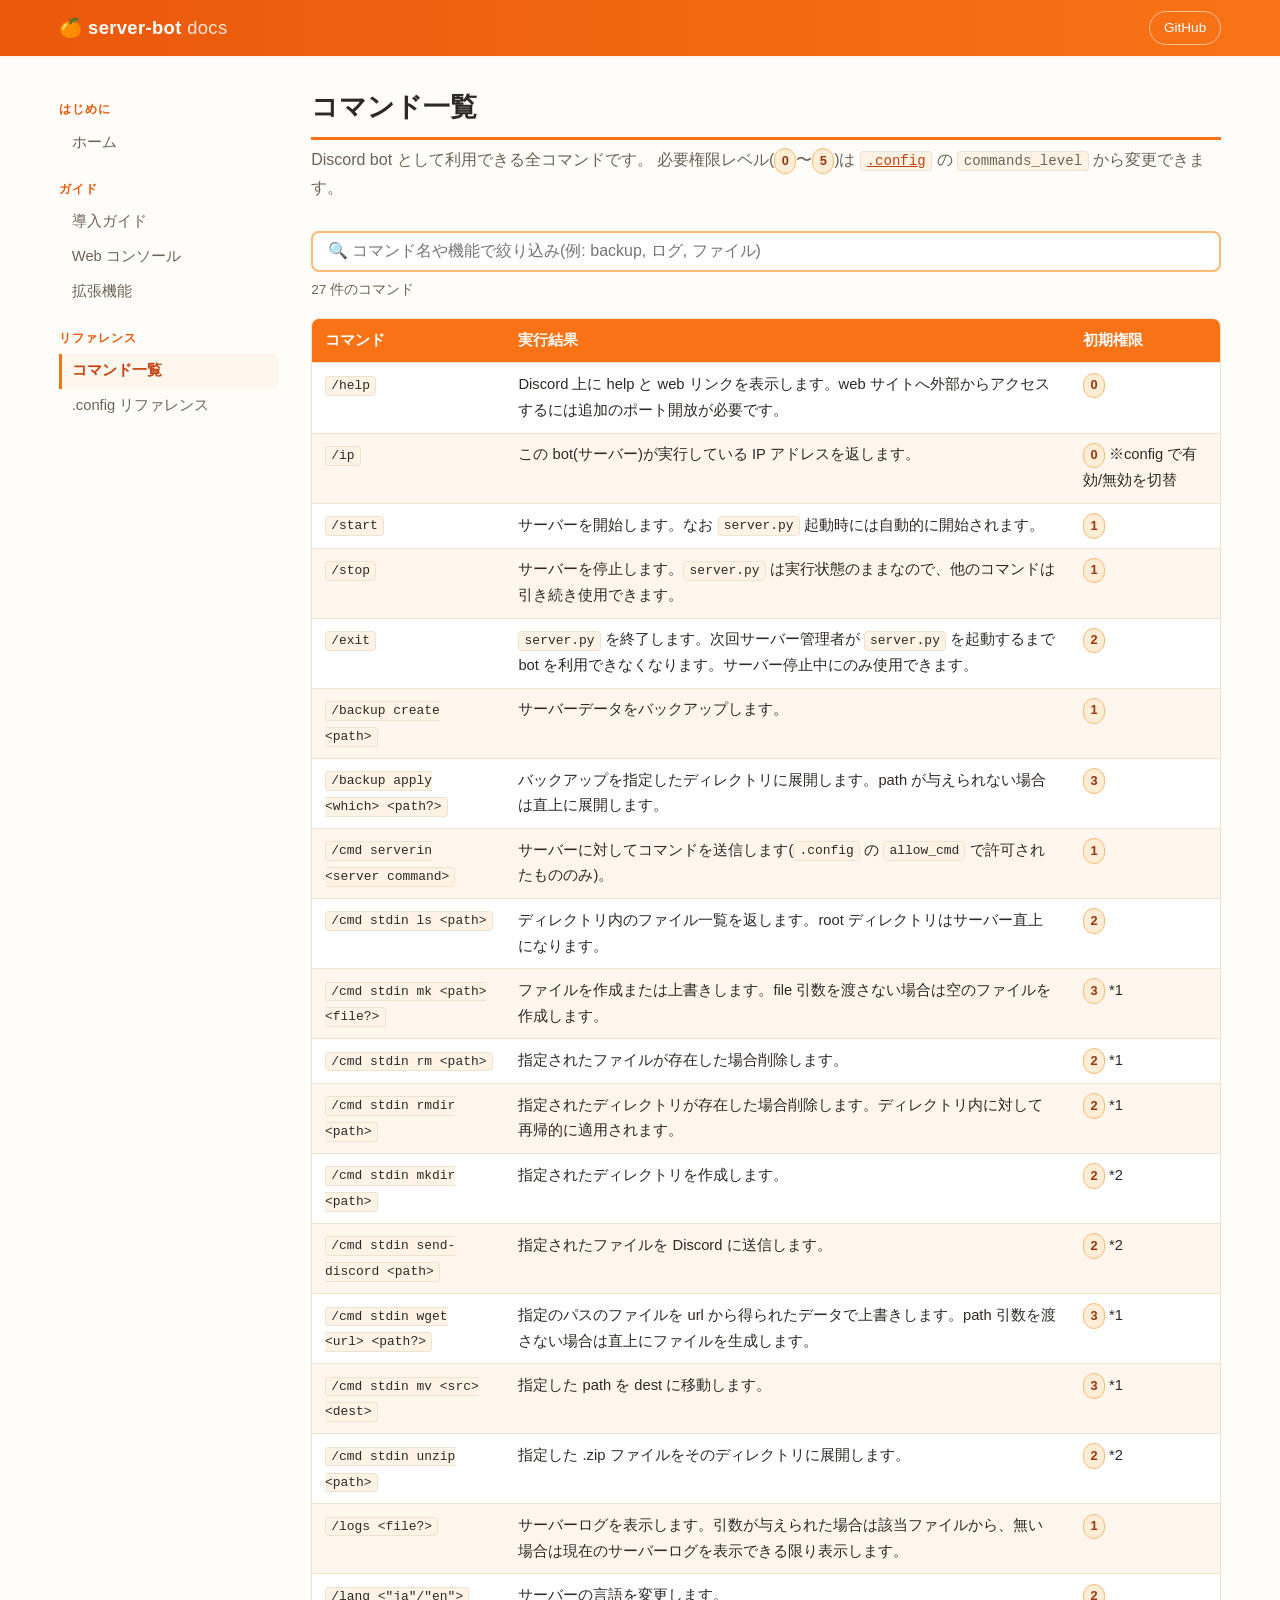
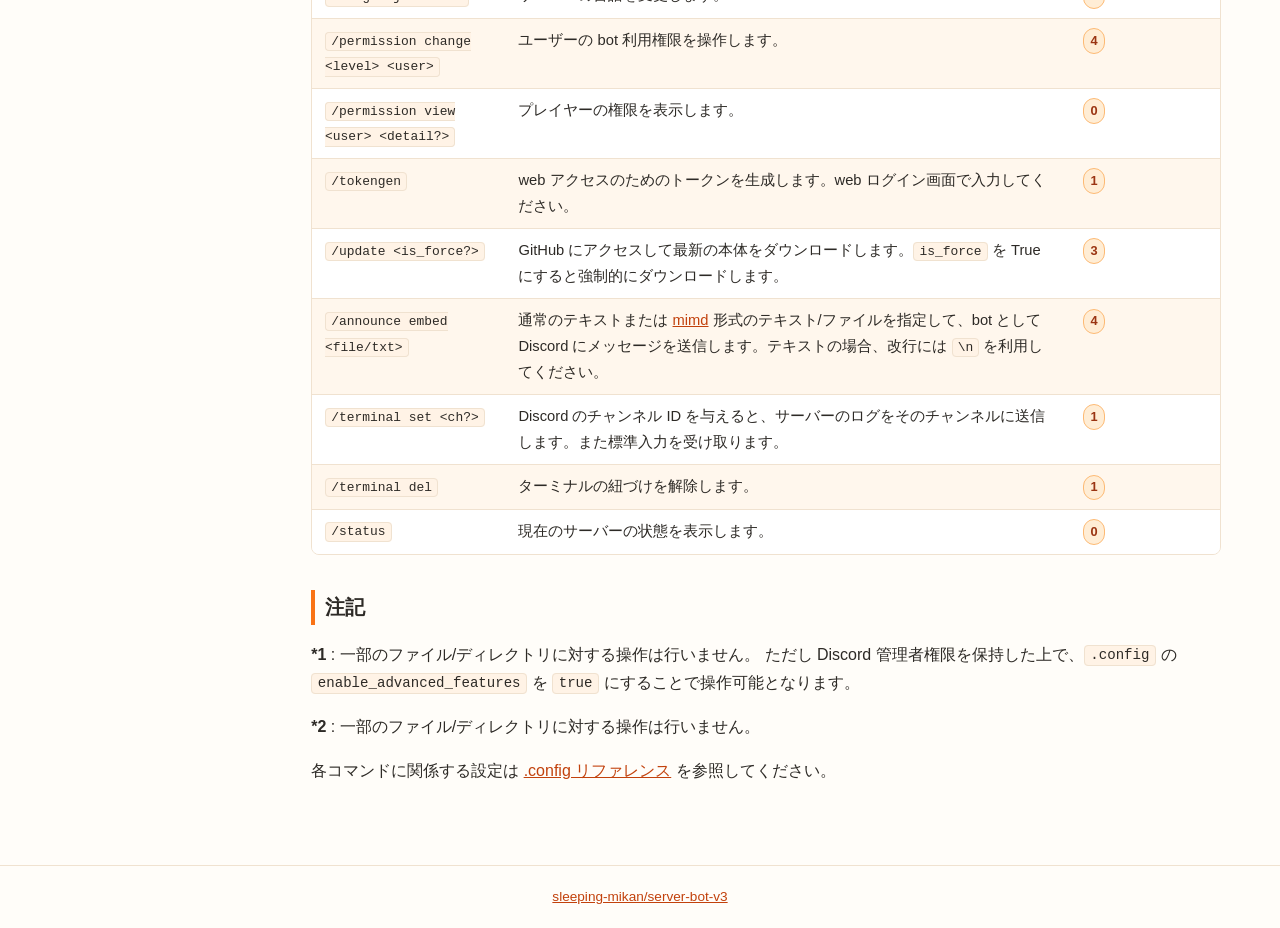
==== commands.html @ f3edea4d "ドキュメントサイト初版 (useit.md を再構成) Co-Authored-By: Claude Fable 5 <noreply@anthropic.com>" ====
<!DOCTYPE html>
<html lang="ja">
<head>
<meta charset="utf-8">
<meta name="viewport" content="width=device-width, initial-scale=1">
<title>コマンド一覧 | server-bot ドキュメント</title>
<link rel="stylesheet" href="assets/style.css">
<link rel="icon" href="data:image/svg+xml,<svg xmlns='http://www.w3.org/2000/svg' viewBox='0 0 100 100'><text y='.9em' font-size='90'>🍊</text></svg>">
</head>
<body>

<header class="site-header">
  <div class="inner">
    <a class="logo" href="index.html">🍊 server-bot <span>docs</span></a>
    <a class="gh-link" href="https://github.com/sleeping-mikan/server-bot-v3" target="_blank" rel="noopener">GitHub</a>
  </div>
</header>

<div class="layout">
  <nav class="sidebar">
    <div class="group-title">はじめに</div>
    <a href="index.html">ホーム</a>
    <div class="group-title">ガイド</div>
    <a href="setup.html">導入ガイド</a>
    <a href="web.html">Web コンソール</a>
    <a href="extensions.html">拡張機能</a>
    <div class="group-title">リファレンス</div>
    <a href="commands.html" class="active">コマンド一覧</a>
    <a href="config.html">.config リファレンス</a>
  </nav>

  <main>
    <h1>コマンド一覧</h1>
    <p class="lead">
      Discord bot として利用できる全コマンドです。
      必要権限レベル(<span class="lv">0</span>〜<span class="lv">5</span>)は
      <a href="config.html"><code>.config</code></a> の <code>commands_level</code> から変更できます。
    </p>

    <input class="filter-box" id="filter" type="search"
           placeholder="🔍 コマンド名や機能で絞り込み(例: backup, ログ, ファイル)" autocomplete="off">
    <p class="filter-count" id="filter-count"></p>

    <div class="table-wrap">
      <table id="cmd-table">
        <thead>
          <tr><th>コマンド</th><th>実行結果</th><th>初期権限</th></tr>
        </thead>
        <tbody>
          <tr data-k="help ヘルプ 使い方">
            <td><code>/help</code></td>
            <td>Discord 上に help と web リンクを表示します。web サイトへ外部からアクセスするには追加のポート開放が必要です。</td>
            <td><span class="lv">0</span></td>
          </tr>
          <tr data-k="ip アドレス address">
            <td><code>/ip</code></td>
            <td>この bot(サーバー)が実行している IP アドレスを返します。</td>
            <td><span class="lv">0</span> ※config で有効/無効を切替</td>
          </tr>
          <tr data-k="start 起動 開始 サーバー">
            <td><code>/start</code></td>
            <td>サーバーを開始します。なお <code>server.py</code> 起動時には自動的に開始されます。</td>
            <td><span class="lv">1</span></td>
          </tr>
          <tr data-k="stop 停止 サーバー">
            <td><code>/stop</code></td>
            <td>サーバーを停止します。<code>server.py</code> は実行状態のままなので、他のコマンドは引き続き使用できます。</td>
            <td><span class="lv">1</span></td>
          </tr>
          <tr data-k="exit 終了 シャットダウン">
            <td><code>/exit</code></td>
            <td><code>server.py</code> を終了します。次回サーバー管理者が <code>server.py</code> を起動するまで bot を利用できなくなります。サーバー停止中にのみ使用できます。</td>
            <td><span class="lv">2</span></td>
          </tr>
          <tr data-k="backup create バックアップ 作成 保存">
            <td><code>/backup create &lt;path&gt;</code></td>
            <td>サーバーデータをバックアップします。</td>
            <td><span class="lv">1</span></td>
          </tr>
          <tr data-k="backup apply バックアップ 復元 展開">
            <td><code>/backup apply &lt;which&gt; &lt;path?&gt;</code></td>
            <td>バックアップを指定したディレクトリに展開します。path が与えられない場合は直上に展開します。</td>
            <td><span class="lv">3</span></td>
          </tr>
          <tr data-k="cmd serverin コマンド送信 コンソール minecraft">
            <td><code>/cmd serverin &lt;server command&gt;</code></td>
            <td>サーバーに対してコマンドを送信します(<code>.config</code> の <code>allow_cmd</code> で許可されたもののみ)。</td>
            <td><span class="lv">1</span></td>
          </tr>
          <tr data-k="cmd stdin ls ファイル一覧 ディレクトリ">
            <td><code>/cmd stdin ls &lt;path&gt;</code></td>
            <td>ディレクトリ内のファイル一覧を返します。root ディレクトリはサーバー直上になります。</td>
            <td><span class="lv">2</span></td>
          </tr>
          <tr data-k="cmd stdin mk ファイル作成 上書き">
            <td><code>/cmd stdin mk &lt;path&gt; &lt;file?&gt;</code></td>
            <td>ファイルを作成または上書きします。file 引数を渡さない場合は空のファイルを作成します。</td>
            <td><span class="lv">3</span> *1</td>
          </tr>
          <tr data-k="cmd stdin rm ファイル削除">
            <td><code>/cmd stdin rm &lt;path&gt;</code></td>
            <td>指定されたファイルが存在した場合削除します。</td>
            <td><span class="lv">2</span> *1</td>
          </tr>
          <tr data-k="cmd stdin rmdir ディレクトリ削除 フォルダ">
            <td><code>/cmd stdin rmdir &lt;path&gt;</code></td>
            <td>指定されたディレクトリが存在した場合削除します。ディレクトリ内に対して再帰的に適用されます。</td>
            <td><span class="lv">2</span> *1</td>
          </tr>
          <tr data-k="cmd stdin mkdir ディレクトリ作成 フォルダ">
            <td><code>/cmd stdin mkdir &lt;path&gt;</code></td>
            <td>指定されたディレクトリを作成します。</td>
            <td><span class="lv">2</span> *2</td>
          </tr>
          <tr data-k="cmd stdin send-discord ファイル送信 ダウンロード">
            <td><code>/cmd stdin send-discord &lt;path&gt;</code></td>
            <td>指定されたファイルを Discord に送信します。</td>
            <td><span class="lv">2</span> *2</td>
          </tr>
          <tr data-k="cmd stdin wget ダウンロード url 取得">
            <td><code>/cmd stdin wget &lt;url&gt; &lt;path?&gt;</code></td>
            <td>指定のパスのファイルを url から得られたデータで上書きします。path 引数を渡さない場合は直上にファイルを生成します。</td>
            <td><span class="lv">3</span> *1</td>
          </tr>
          <tr data-k="cmd stdin mv ファイル移動 リネーム">
            <td><code>/cmd stdin mv &lt;src&gt; &lt;dest&gt;</code></td>
            <td>指定した path を dest に移動します。</td>
            <td><span class="lv">3</span> *1</td>
          </tr>
          <tr data-k="cmd stdin unzip zip 展開 解凍">
            <td><code>/cmd stdin unzip &lt;path&gt;</code></td>
            <td>指定した .zip ファイルをそのディレクトリに展開します。</td>
            <td><span class="lv">2</span> *2</td>
          </tr>
          <tr data-k="logs ログ 表示">
            <td><code>/logs &lt;file?&gt;</code></td>
            <td>サーバーログを表示します。引数が与えられた場合は該当ファイルから、無い場合は現在のサーバーログを表示できる限り表示します。</td>
            <td><span class="lv">1</span></td>
          </tr>
          <tr data-k="lang 言語 japanese english 日本語 英語">
            <td><code>/lang &lt;"ja"/"en"&gt;</code></td>
            <td>サーバーの言語を変更します。</td>
            <td><span class="lv">2</span></td>
          </tr>
          <tr data-k="permission change 権限変更 レベル">
            <td><code>/permission change &lt;level&gt; &lt;user&gt;</code></td>
            <td>ユーザーの bot 利用権限を操作します。</td>
            <td><span class="lv">4</span></td>
          </tr>
          <tr data-k="permission view 権限確認 表示">
            <td><code>/permission view &lt;user&gt; &lt;detail?&gt;</code></td>
            <td>プレイヤーの権限を表示します。</td>
            <td><span class="lv">0</span></td>
          </tr>
          <tr data-k="tokengen トークン web ログイン">
            <td><code>/tokengen</code></td>
            <td>web アクセスのためのトークンを生成します。web ログイン画面で入力してください。</td>
            <td><span class="lv">1</span></td>
          </tr>
          <tr data-k="update アップデート 更新 github">
            <td><code>/update &lt;is_force?&gt;</code></td>
            <td>GitHub にアクセスして最新の本体をダウンロードします。<code>is_force</code> を True にすると強制的にダウンロードします。</td>
            <td><span class="lv">3</span></td>
          </tr>
          <tr data-k="announce embed アナウンス メッセージ送信 mimd">
            <td><code>/announce embed &lt;file/txt&gt;</code></td>
            <td>通常のテキストまたは <a href="https://github.com/sleeping-mikan/server-bot-v2/blob/main/py-builder/mimd.md" target="_blank" rel="noopener">mimd</a> 形式のテキスト/ファイルを指定して、bot として Discord にメッセージを送信します。テキストの場合、改行には <code>\n</code> を利用してください。</td>
            <td><span class="lv">4</span></td>
          </tr>
          <tr data-k="terminal set ターミナル コンソール ログ転送 チャンネル">
            <td><code>/terminal set &lt;ch?&gt;</code></td>
            <td>Discord のチャンネル ID を与えると、サーバーのログをそのチャンネルに送信します。また標準入力を受け取ります。</td>
            <td><span class="lv">1</span></td>
          </tr>
          <tr data-k="terminal del ターミナル解除">
            <td><code>/terminal del</code></td>
            <td>ターミナルの紐づけを解除します。</td>
            <td><span class="lv">1</span></td>
          </tr>
          <tr data-k="status 状態 ステータス cpu バージョン">
            <td><code>/status</code></td>
            <td>現在のサーバーの状態を表示します。</td>
            <td><span class="lv">0</span></td>
          </tr>
        </tbody>
      </table>
    </div>

    <h2 id="notes">注記</h2>
    <p>
      <strong>*1</strong> : 一部のファイル/ディレクトリに対する操作は行いません。
      ただし Discord 管理者権限を保持した上で、<code>.config</code> の
      <code>enable_advanced_features</code> を <code>true</code> にすることで操作可能となります。
    </p>
    <p><strong>*2</strong> : 一部のファイル/ディレクトリに対する操作は行いません。</p>
    <p>各コマンドに関係する設定は <a href="config.html">.config リファレンス</a> を参照してください。</p>
  </main>
</div>

<footer class="site-footer">
  <a href="https://github.com/sleeping-mikan/server-bot-v3" target="_blank" rel="noopener">sleeping-mikan/server-bot-v3</a>
</footer>

<script>
(function () {
  var box = document.getElementById("filter");
  var count = document.getElementById("filter-count");
  var rows = Array.prototype.slice.call(document.querySelectorAll("#cmd-table tbody tr"));
  function update() {
    var q = box.value.trim().toLowerCase();
    var visible = 0;
    rows.forEach(function (tr) {
      var text = (tr.textContent + " " + (tr.getAttribute("data-k") || "")).toLowerCase();
      var hit = q === "" || q.split(/\s+/).every(function (w) { return text.indexOf(w) !== -1; });
      tr.style.display = hit ? "" : "none";
      if (hit) visible++;
    });
    count.textContent = q === "" ? rows.length + " 件のコマンド" : visible + " / " + rows.length + " 件がヒット";
  }
  box.addEventListener("input", update);
  update();
})();
</script>

</body>
</html>
---- assets/style.css ----
/* server-bot docs — オレンジ基調の共通スタイル */

:root {
  --orange-50:  #fff7ed;
  --orange-100: #ffedd5;
  --orange-200: #fed7aa;
  --orange-300: #fdba74;
  --orange-500: #f97316;
  --orange-600: #ea580c;
  --orange-700: #c2410c;
  --orange-800: #9a3412;

  --bg: #fffdf9;
  --bg-panel: #ffffff;
  --bg-code: #fff3e6;
  --text: #2d2a26;
  --text-sub: #6b6357;
  --border: #f0e2d0;
  --link: var(--orange-700);
  --shadow: 0 1px 3px rgba(154, 52, 18, 0.08);
}

@media (prefers-color-scheme: dark) {
  :root {
    --bg: #1c1815;
    --bg-panel: #262019;
    --bg-code: #2e2620;
    --text: #f2ece3;
    --text-sub: #b3a894;
    --border: #3d332a;
    --link: var(--orange-300);
    --shadow: 0 1px 3px rgba(0, 0, 0, 0.4);
  }
}

* { box-sizing: border-box; }

html { scroll-behavior: smooth; scroll-padding-top: 4.5rem; }

body {
  margin: 0;
  font-family: "Segoe UI", "Hiragino Sans", "Noto Sans JP", Meiryo, sans-serif;
  background: var(--bg);
  color: var(--text);
  line-height: 1.75;
}

/* ---------- header ---------- */
.site-header {
  position: sticky;
  top: 0;
  z-index: 20;
  background: linear-gradient(90deg, var(--orange-600), var(--orange-500));
  color: #fff;
  box-shadow: var(--shadow);
}
.site-header .inner {
  max-width: 1200px;
  margin: 0 auto;
  padding: 0.7rem 1.2rem;
  display: flex;
  align-items: center;
  gap: 0.75rem;
}
.site-header .logo {
  font-size: 1.15rem;
  font-weight: 700;
  color: #fff;
  text-decoration: none;
  letter-spacing: 0.02em;
}
.site-header .logo span { opacity: 0.85; font-weight: 400; }
.site-header .gh-link {
  margin-left: auto;
  color: #fff;
  text-decoration: none;
  font-size: 0.85rem;
  border: 1px solid rgba(255, 255, 255, 0.55);
  border-radius: 999px;
  padding: 0.25rem 0.85rem;
  transition: background 0.15s;
}
.site-header .gh-link:hover { background: rgba(255, 255, 255, 0.15); }

/* ---------- layout ---------- */
.layout {
  max-width: 1200px;
  margin: 0 auto;
  display: flex;
  gap: 2rem;
  padding: 1.5rem 1.2rem 4rem;
}

.sidebar {
  flex: 0 0 220px;
  position: sticky;
  top: 4.2rem;
  align-self: flex-start;
  max-height: calc(100vh - 5rem);
  overflow-y: auto;
  font-size: 0.92rem;
}
.sidebar .group-title {
  font-size: 0.75rem;
  font-weight: 700;
  color: var(--orange-600);
  text-transform: uppercase;
  letter-spacing: 0.08em;
  margin: 1.2rem 0 0.3rem;
}
.sidebar a {
  display: block;
  color: var(--text-sub);
  text-decoration: none;
  padding: 0.28rem 0.6rem;
  border-left: 3px solid transparent;
  border-radius: 0 6px 6px 0;
}
.sidebar a:hover { color: var(--orange-700); background: var(--orange-50); }
.sidebar a.active {
  color: var(--orange-700);
  font-weight: 600;
  border-left-color: var(--orange-500);
  background: var(--orange-50);
}
@media (prefers-color-scheme: dark) {
  .sidebar a:hover, .sidebar a.active { background: rgba(249, 115, 22, 0.12); color: var(--orange-300); }
}

main { flex: 1; min-width: 0; }

/* ---------- typography ---------- */
h1 {
  font-size: 1.7rem;
  margin: 0.2rem 0 0.4rem;
  border-bottom: 3px solid var(--orange-500);
  padding-bottom: 0.35rem;
}
h2 {
  font-size: 1.25rem;
  margin: 2.2rem 0 0.6rem;
  padding-left: 0.6rem;
  border-left: 4px solid var(--orange-500);
}
h3 { font-size: 1.05rem; margin: 1.6rem 0 0.4rem; color: var(--orange-700); }
@media (prefers-color-scheme: dark) { h3 { color: var(--orange-300); } }

p.lead { color: var(--text-sub); margin-top: 0; }

a { color: var(--link); }

code {
  background: var(--bg-code);
  border: 1px solid var(--border);
  border-radius: 4px;
  padding: 0.1em 0.4em;
  font-family: Consolas, "Courier New", monospace;
  font-size: 0.88em;
}
pre {
  background: var(--bg-code);
  border: 1px solid var(--border);
  border-radius: 8px;
  padding: 0.9rem 1.1rem;
  overflow-x: auto;
  line-height: 1.55;
}
pre code { background: none; border: none; padding: 0; }

/* ---------- callouts ---------- */
.note, .warn {
  border-radius: 8px;
  padding: 0.7rem 1rem;
  margin: 1rem 0;
  font-size: 0.94rem;
  border: 1px solid;
}
.note {
  background: var(--orange-50);
  border-color: var(--orange-200);
}
.warn {
  background: #fff1f0;
  border-color: #ffc9c3;
}
@media (prefers-color-scheme: dark) {
  .note { background: rgba(249, 115, 22, 0.1); border-color: rgba(249, 115, 22, 0.35); }
  .warn { background: rgba(244, 63, 94, 0.12); border-color: rgba(244, 63, 94, 0.4); }
}
.note::before { content: "📝 NOTE"; }
.warn::before { content: "⚠️ WARNING"; }
.note::before, .warn::before {
  display: block;
  font-weight: 700;
  font-size: 0.78rem;
  letter-spacing: 0.05em;
  margin-bottom: 0.2rem;
}
.note::before { color: var(--orange-700); }
.warn::before { color: #be123c; }
@media (prefers-color-scheme: dark) {
  .note::before { color: var(--orange-300); }
  .warn::before { color: #fda4af; }
}

/* ---------- tables ---------- */
.table-wrap { overflow-x: auto; margin: 1rem 0; border: 1px solid var(--border); border-radius: 8px; }
table {
  border-collapse: collapse;
  width: 100%;
  font-size: 0.92rem;
  background: var(--bg-panel);
}
th {
  background: var(--orange-500);
  color: #fff;
  text-align: left;
  padding: 0.55rem 0.8rem;
  white-space: nowrap;
}
td {
  padding: 0.55rem 0.8rem;
  border-top: 1px solid var(--border);
  vertical-align: top;
}
tbody tr:nth-child(even) { background: var(--orange-50); }
@media (prefers-color-scheme: dark) {
  tbody tr:nth-child(even) { background: rgba(249, 115, 22, 0.06); }
}

/* ---------- search box ---------- */
.filter-box {
  width: 100%;
  padding: 0.6rem 0.9rem;
  font-size: 1rem;
  border: 2px solid var(--orange-300);
  border-radius: 8px;
  background: var(--bg-panel);
  color: var(--text);
  margin: 0.8rem 0 0.4rem;
}
.filter-box:focus { outline: none; border-color: var(--orange-500); }
.filter-count { font-size: 0.85rem; color: var(--text-sub); margin: 0 0 0.6rem; }

/* ---------- cards (index) ---------- */
.card-grid {
  display: grid;
  grid-template-columns: repeat(auto-fill, minmax(240px, 1fr));
  gap: 1rem;
  margin: 1.2rem 0;
}
.card {
  display: block;
  background: var(--bg-panel);
  border: 1px solid var(--border);
  border-top: 4px solid var(--orange-500);
  border-radius: 10px;
  padding: 1rem 1.1rem;
  text-decoration: none;
  color: var(--text);
  box-shadow: var(--shadow);
  transition: transform 0.12s, box-shadow 0.12s;
}
.card:hover {
  transform: translateY(-2px);
  box-shadow: 0 4px 14px rgba(234, 88, 12, 0.18);
}
.card .card-title {
  font-weight: 700;
  color: var(--orange-700);
  margin-bottom: 0.25rem;
  font-size: 1.02rem;
}
@media (prefers-color-scheme: dark) { .card .card-title { color: var(--orange-300); } }
.card .card-desc { font-size: 0.88rem; color: var(--text-sub); }

/* ---------- steps (index quick start) ---------- */
.steps { counter-reset: step; list-style: none; padding: 0; margin: 1rem 0; }
.steps li {
  counter-increment: step;
  position: relative;
  padding: 0.35rem 0 0.35rem 2.6rem;
  margin: 0.35rem 0;
}
.steps li::before {
  content: counter(step);
  position: absolute;
  left: 0;
  top: 0.42rem;
  width: 1.7rem;
  height: 1.7rem;
  border-radius: 50%;
  background: var(--orange-500);
  color: #fff;
  font-weight: 700;
  font-size: 0.9rem;
  display: flex;
  align-items: center;
  justify-content: center;
}

/* ---------- badges ---------- */
.lv {
  display: inline-block;
  min-width: 1.6em;
  text-align: center;
  border-radius: 999px;
  font-size: 0.8rem;
  font-weight: 700;
  padding: 0.05em 0.5em;
  background: var(--orange-100);
  color: var(--orange-800);
  border: 1px solid var(--orange-300);
  white-space: nowrap;
}
@media (prefers-color-scheme: dark) {
  .lv { background: rgba(249, 115, 22, 0.15); color: var(--orange-300); border-color: rgba(249, 115, 22, 0.4); }
}

/* ---------- footer ---------- */
.site-footer {
  border-top: 1px solid var(--border);
  color: var(--text-sub);
  font-size: 0.85rem;
  text-align: center;
  padding: 1.2rem;
}
.site-footer a { color: var(--link); }

/* ---------- mobile ---------- */
@media (max-width: 840px) {
  .layout { flex-direction: column; gap: 0.5rem; }
  .sidebar {
    position: static;
    max-height: none;
    flex-basis: auto;
    display: flex;
    flex-wrap: wrap;
    gap: 0.2rem 0.6rem;
    border-bottom: 1px solid var(--border);
    padding-bottom: 0.6rem;
  }
  .sidebar .group-title { display: none; }
  .sidebar a { border-left: none; border-radius: 999px; padding: 0.2rem 0.7rem; border: 1px solid var(--border); }
  .sidebar a.active { border-color: var(--orange-500); }
}
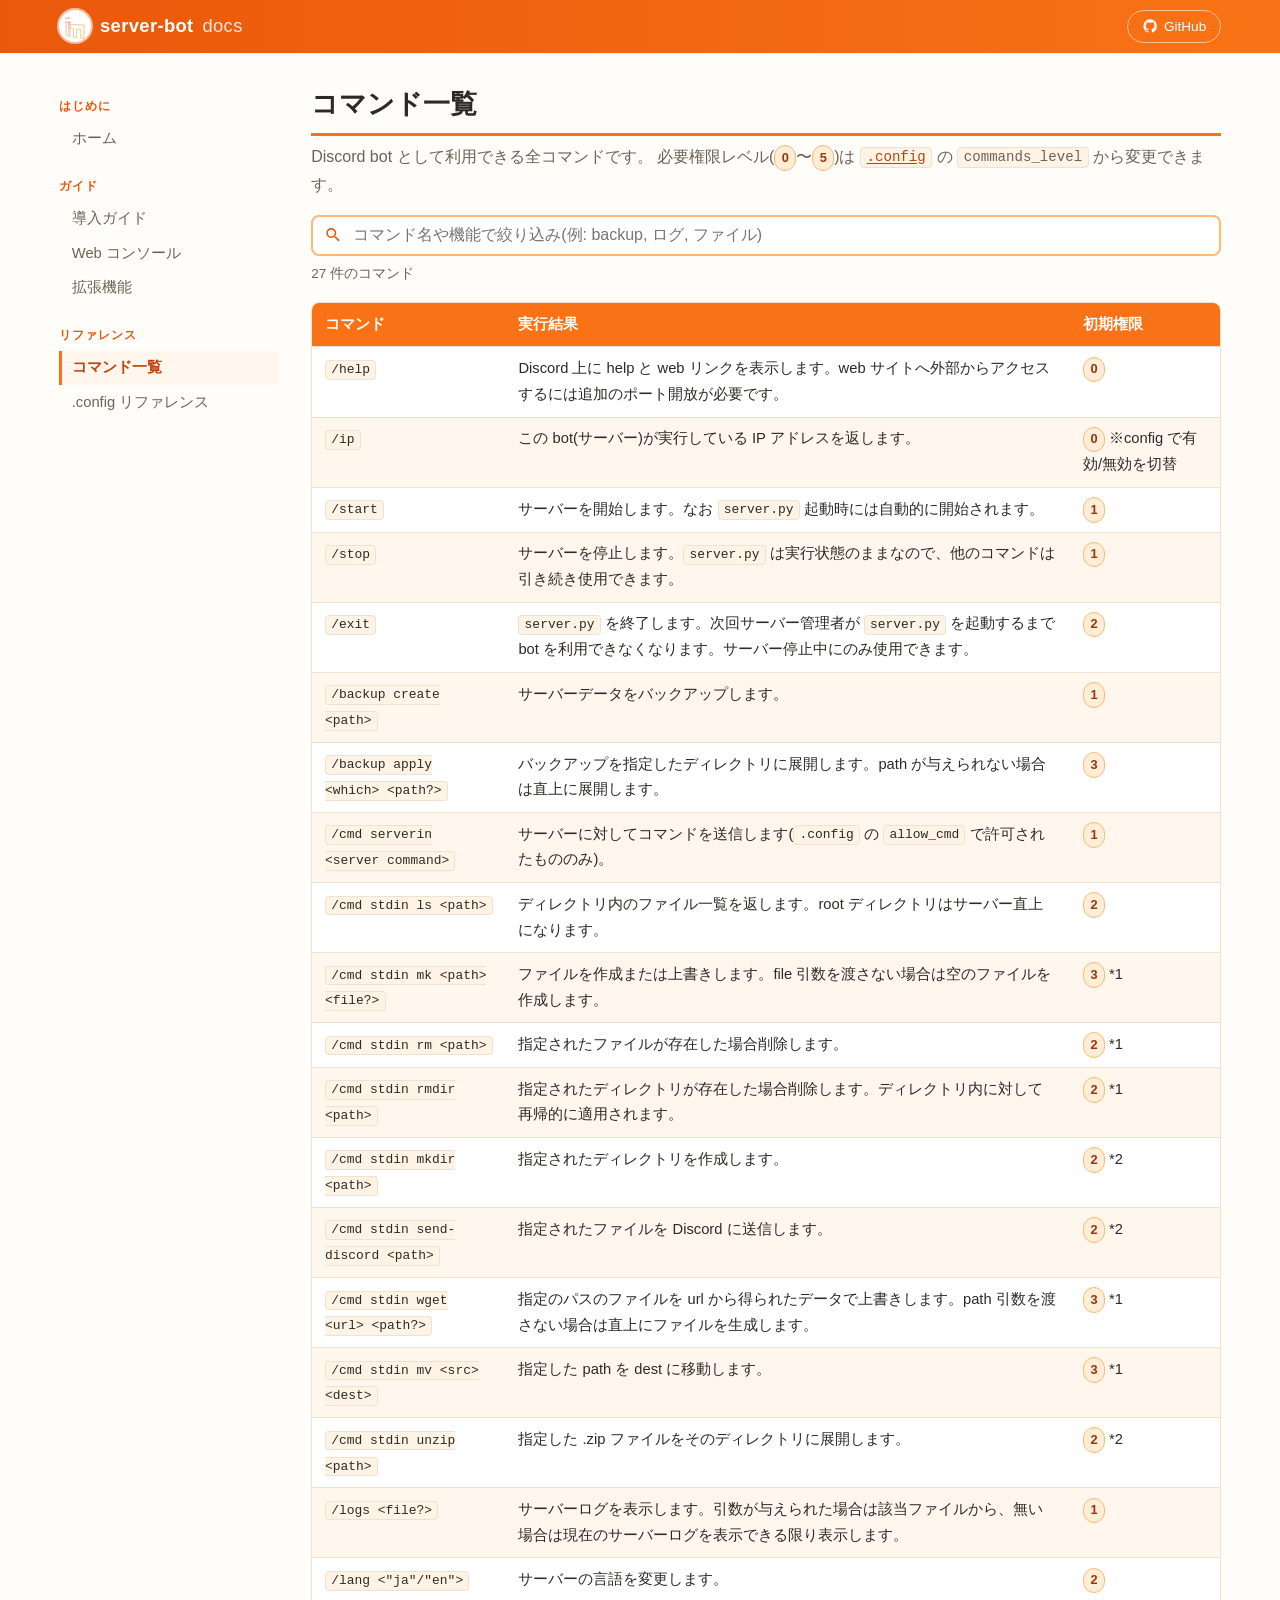
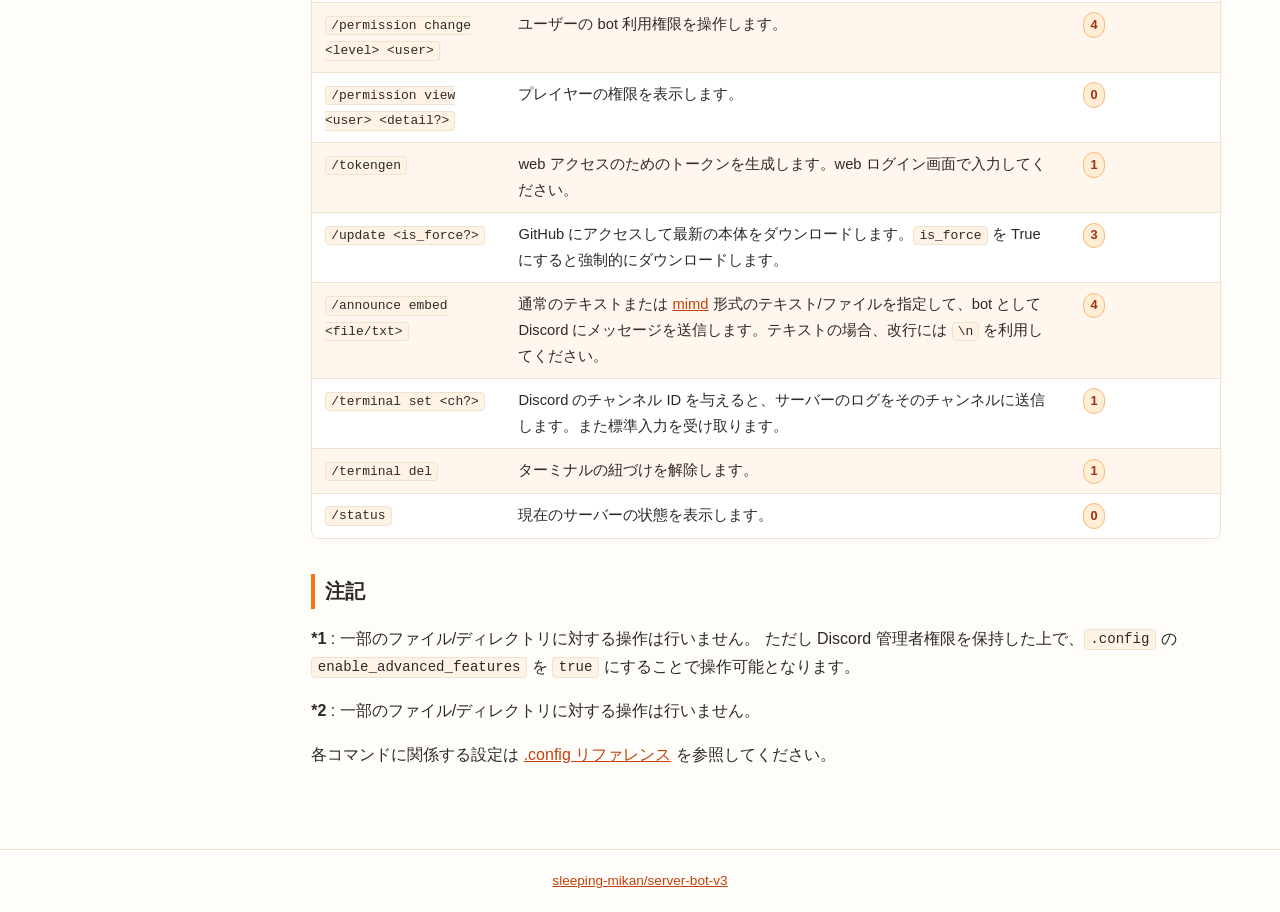
==== commit 699d474b: "アイコンを mi-2026 に変更し、絵文字を MDI アイコンに置換 (ライトモード固定) Co-Authored-By: Claude Fable 5 <noreply@anthropic.com" ====
--- a/commands.html
+++ b/commands.html
@@ -1,226 +1,229 @@
-<!DOCTYPE html>
-<html lang="ja">
-<head>
-<meta charset="utf-8">
-<meta name="viewport" content="width=device-width, initial-scale=1">
-<title>コマンド一覧 | server-bot ドキュメント</title>
-<link rel="stylesheet" href="assets/style.css">
-<link rel="icon" href="data:image/svg+xml,<svg xmlns='http://www.w3.org/2000/svg' viewBox='0 0 100 100'><text y='.9em' font-size='90'>🍊</text></svg>">
-</head>
-<body>
-
-<header class="site-header">
-  <div class="inner">
-    <a class="logo" href="index.html">🍊 server-bot <span>docs</span></a>
-    <a class="gh-link" href="https://github.com/sleeping-mikan/server-bot-v3" target="_blank" rel="noopener">GitHub</a>
-  </div>
-</header>
-
-<div class="layout">
-  <nav class="sidebar">
-    <div class="group-title">はじめに</div>
-    <a href="index.html">ホーム</a>
-    <div class="group-title">ガイド</div>
-    <a href="setup.html">導入ガイド</a>
-    <a href="web.html">Web コンソール</a>
-    <a href="extensions.html">拡張機能</a>
-    <div class="group-title">リファレンス</div>
-    <a href="commands.html" class="active">コマンド一覧</a>
-    <a href="config.html">.config リファレンス</a>
-  </nav>
-
-  <main>
-    <h1>コマンド一覧</h1>
-    <p class="lead">
-      Discord bot として利用できる全コマンドです。
-      必要権限レベル(<span class="lv">0</span>〜<span class="lv">5</span>)は
-      <a href="config.html"><code>.config</code></a> の <code>commands_level</code> から変更できます。
-    </p>
-
-    <input class="filter-box" id="filter" type="search"
-           placeholder="🔍 コマンド名や機能で絞り込み(例: backup, ログ, ファイル)" autocomplete="off">
-    <p class="filter-count" id="filter-count"></p>
-
-    <div class="table-wrap">
-      <table id="cmd-table">
-        <thead>
-          <tr><th>コマンド</th><th>実行結果</th><th>初期権限</th></tr>
-        </thead>
-        <tbody>
-          <tr data-k="help ヘルプ 使い方">
-            <td><code>/help</code></td>
-            <td>Discord 上に help と web リンクを表示します。web サイトへ外部からアクセスするには追加のポート開放が必要です。</td>
-            <td><span class="lv">0</span></td>
-          </tr>
-          <tr data-k="ip アドレス address">
-            <td><code>/ip</code></td>
-            <td>この bot(サーバー)が実行している IP アドレスを返します。</td>
-            <td><span class="lv">0</span> ※config で有効/無効を切替</td>
-          </tr>
-          <tr data-k="start 起動 開始 サーバー">
-            <td><code>/start</code></td>
-            <td>サーバーを開始します。なお <code>server.py</code> 起動時には自動的に開始されます。</td>
-            <td><span class="lv">1</span></td>
-          </tr>
-          <tr data-k="stop 停止 サーバー">
-            <td><code>/stop</code></td>
-            <td>サーバーを停止します。<code>server.py</code> は実行状態のままなので、他のコマンドは引き続き使用できます。</td>
-            <td><span class="lv">1</span></td>
-          </tr>
-          <tr data-k="exit 終了 シャットダウン">
-            <td><code>/exit</code></td>
-            <td><code>server.py</code> を終了します。次回サーバー管理者が <code>server.py</code> を起動するまで bot を利用できなくなります。サーバー停止中にのみ使用できます。</td>
-            <td><span class="lv">2</span></td>
-          </tr>
-          <tr data-k="backup create バックアップ 作成 保存">
-            <td><code>/backup create &lt;path&gt;</code></td>
-            <td>サーバーデータをバックアップします。</td>
-            <td><span class="lv">1</span></td>
-          </tr>
-          <tr data-k="backup apply バックアップ 復元 展開">
-            <td><code>/backup apply &lt;which&gt; &lt;path?&gt;</code></td>
-            <td>バックアップを指定したディレクトリに展開します。path が与えられない場合は直上に展開します。</td>
-            <td><span class="lv">3</span></td>
-          </tr>
-          <tr data-k="cmd serverin コマンド送信 コンソール minecraft">
-            <td><code>/cmd serverin &lt;server command&gt;</code></td>
-            <td>サーバーに対してコマンドを送信します(<code>.config</code> の <code>allow_cmd</code> で許可されたもののみ)。</td>
-            <td><span class="lv">1</span></td>
-          </tr>
-          <tr data-k="cmd stdin ls ファイル一覧 ディレクトリ">
-            <td><code>/cmd stdin ls &lt;path&gt;</code></td>
-            <td>ディレクトリ内のファイル一覧を返します。root ディレクトリはサーバー直上になります。</td>
-            <td><span class="lv">2</span></td>
-          </tr>
-          <tr data-k="cmd stdin mk ファイル作成 上書き">
-            <td><code>/cmd stdin mk &lt;path&gt; &lt;file?&gt;</code></td>
-            <td>ファイルを作成または上書きします。file 引数を渡さない場合は空のファイルを作成します。</td>
-            <td><span class="lv">3</span> *1</td>
-          </tr>
-          <tr data-k="cmd stdin rm ファイル削除">
-            <td><code>/cmd stdin rm &lt;path&gt;</code></td>
-            <td>指定されたファイルが存在した場合削除します。</td>
-            <td><span class="lv">2</span> *1</td>
-          </tr>
-          <tr data-k="cmd stdin rmdir ディレクトリ削除 フォルダ">
-            <td><code>/cmd stdin rmdir &lt;path&gt;</code></td>
-            <td>指定されたディレクトリが存在した場合削除します。ディレクトリ内に対して再帰的に適用されます。</td>
-            <td><span class="lv">2</span> *1</td>
-          </tr>
-          <tr data-k="cmd stdin mkdir ディレクトリ作成 フォルダ">
-            <td><code>/cmd stdin mkdir &lt;path&gt;</code></td>
-            <td>指定されたディレクトリを作成します。</td>
-            <td><span class="lv">2</span> *2</td>
-          </tr>
-          <tr data-k="cmd stdin send-discord ファイル送信 ダウンロード">
-            <td><code>/cmd stdin send-discord &lt;path&gt;</code></td>
-            <td>指定されたファイルを Discord に送信します。</td>
-            <td><span class="lv">2</span> *2</td>
-          </tr>
-          <tr data-k="cmd stdin wget ダウンロード url 取得">
-            <td><code>/cmd stdin wget &lt;url&gt; &lt;path?&gt;</code></td>
-            <td>指定のパスのファイルを url から得られたデータで上書きします。path 引数を渡さない場合は直上にファイルを生成します。</td>
-            <td><span class="lv">3</span> *1</td>
-          </tr>
-          <tr data-k="cmd stdin mv ファイル移動 リネーム">
-            <td><code>/cmd stdin mv &lt;src&gt; &lt;dest&gt;</code></td>
-            <td>指定した path を dest に移動します。</td>
-            <td><span class="lv">3</span> *1</td>
-          </tr>
-          <tr data-k="cmd stdin unzip zip 展開 解凍">
-            <td><code>/cmd stdin unzip &lt;path&gt;</code></td>
-            <td>指定した .zip ファイルをそのディレクトリに展開します。</td>
-            <td><span class="lv">2</span> *2</td>
-          </tr>
-          <tr data-k="logs ログ 表示">
-            <td><code>/logs &lt;file?&gt;</code></td>
-            <td>サーバーログを表示します。引数が与えられた場合は該当ファイルから、無い場合は現在のサーバーログを表示できる限り表示します。</td>
-            <td><span class="lv">1</span></td>
-          </tr>
-          <tr data-k="lang 言語 japanese english 日本語 英語">
-            <td><code>/lang &lt;"ja"/"en"&gt;</code></td>
-            <td>サーバーの言語を変更します。</td>
-            <td><span class="lv">2</span></td>
-          </tr>
-          <tr data-k="permission change 権限変更 レベル">
-            <td><code>/permission change &lt;level&gt; &lt;user&gt;</code></td>
-            <td>ユーザーの bot 利用権限を操作します。</td>
-            <td><span class="lv">4</span></td>
-          </tr>
-          <tr data-k="permission view 権限確認 表示">
-            <td><code>/permission view &lt;user&gt; &lt;detail?&gt;</code></td>
-            <td>プレイヤーの権限を表示します。</td>
-            <td><span class="lv">0</span></td>
-          </tr>
-          <tr data-k="tokengen トークン web ログイン">
-            <td><code>/tokengen</code></td>
-            <td>web アクセスのためのトークンを生成します。web ログイン画面で入力してください。</td>
-            <td><span class="lv">1</span></td>
-          </tr>
-          <tr data-k="update アップデート 更新 github">
-            <td><code>/update &lt;is_force?&gt;</code></td>
-            <td>GitHub にアクセスして最新の本体をダウンロードします。<code>is_force</code> を True にすると強制的にダウンロードします。</td>
-            <td><span class="lv">3</span></td>
-          </tr>
-          <tr data-k="announce embed アナウンス メッセージ送信 mimd">
-            <td><code>/announce embed &lt;file/txt&gt;</code></td>
-            <td>通常のテキストまたは <a href="https://github.com/sleeping-mikan/server-bot-v2/blob/main/py-builder/mimd.md" target="_blank" rel="noopener">mimd</a> 形式のテキスト/ファイルを指定して、bot として Discord にメッセージを送信します。テキストの場合、改行には <code>\n</code> を利用してください。</td>
-            <td><span class="lv">4</span></td>
-          </tr>
-          <tr data-k="terminal set ターミナル コンソール ログ転送 チャンネル">
-            <td><code>/terminal set &lt;ch?&gt;</code></td>
-            <td>Discord のチャンネル ID を与えると、サーバーのログをそのチャンネルに送信します。また標準入力を受け取ります。</td>
-            <td><span class="lv">1</span></td>
-          </tr>
-          <tr data-k="terminal del ターミナル解除">
-            <td><code>/terminal del</code></td>
-            <td>ターミナルの紐づけを解除します。</td>
-            <td><span class="lv">1</span></td>
-          </tr>
-          <tr data-k="status 状態 ステータス cpu バージョン">
-            <td><code>/status</code></td>
-            <td>現在のサーバーの状態を表示します。</td>
-            <td><span class="lv">0</span></td>
-          </tr>
-        </tbody>
-      </table>
-    </div>
-
-    <h2 id="notes">注記</h2>
-    <p>
-      <strong>*1</strong> : 一部のファイル/ディレクトリに対する操作は行いません。
-      ただし Discord 管理者権限を保持した上で、<code>.config</code> の
-      <code>enable_advanced_features</code> を <code>true</code> にすることで操作可能となります。
-    </p>
-    <p><strong>*2</strong> : 一部のファイル/ディレクトリに対する操作は行いません。</p>
-    <p>各コマンドに関係する設定は <a href="config.html">.config リファレンス</a> を参照してください。</p>
-  </main>
-</div>
-
-<footer class="site-footer">
-  <a href="https://github.com/sleeping-mikan/server-bot-v3" target="_blank" rel="noopener">sleeping-mikan/server-bot-v3</a>
-</footer>
-
-<script>
-(function () {
-  var box = document.getElementById("filter");
-  var count = document.getElementById("filter-count");
-  var rows = Array.prototype.slice.call(document.querySelectorAll("#cmd-table tbody tr"));
-  function update() {
-    var q = box.value.trim().toLowerCase();
-    var visible = 0;
-    rows.forEach(function (tr) {
-      var text = (tr.textContent + " " + (tr.getAttribute("data-k") || "")).toLowerCase();
-      var hit = q === "" || q.split(/\s+/).every(function (w) { return text.indexOf(w) !== -1; });
-      tr.style.display = hit ? "" : "none";
-      if (hit) visible++;
-    });
-    count.textContent = q === "" ? rows.length + " 件のコマンド" : visible + " / " + rows.length + " 件がヒット";
-  }
-  box.addEventListener("input", update);
-  update();
-})();
-</script>
-
-</body>
-</html>
+<!DOCTYPE html>
+<html lang="ja">
+<head>
+<meta charset="utf-8">
+<meta name="viewport" content="width=device-width, initial-scale=1">
+<title>コマンド一覧 | server-bot ドキュメント</title>
+<link rel="stylesheet" href="assets/style.css">
+<link rel="icon" type="image/png" href="assets/icon.png">
+</head>
+<body>
+
+<header class="site-header">
+  <div class="inner">
+    <a class="logo" href="index.html"><img src="assets/icon.png" alt="">server-bot <span>docs</span></a>
+    <a class="gh-link" href="https://github.com/sleeping-mikan/server-bot-v3" target="_blank" rel="noopener"><svg class="mdi" viewBox="0 0 24 24"><path d="M12,2A10,10 0 0,0 2,12C2,16.42 4.87,20.17 8.84,21.5C9.34,21.58 9.5,21.27 9.5,21C9.5,20.77 9.5,20.14 9.5,19.31C6.73,19.91 6.14,17.97 6.14,17.97C5.68,16.81 5.03,16.5 5.03,16.5C4.12,15.88 5.1,15.9 5.1,15.9C6.1,15.97 6.63,16.93 6.63,16.93C7.5,18.45 8.97,18 9.54,17.76C9.63,17.11 9.89,16.67 10.17,16.42C7.95,16.17 5.62,15.31 5.62,11.5C5.62,10.39 6,9.5 6.65,8.79C6.55,8.54 6.2,7.5 6.75,6.15C6.75,6.15 7.59,5.88 9.5,7.17C10.29,6.95 11.15,6.84 12,6.84C12.85,6.84 13.71,6.95 14.5,7.17C16.41,5.88 17.25,6.15 17.25,6.15C17.8,7.5 17.45,8.54 17.35,8.79C18,9.5 18.38,10.39 18.38,11.5C18.38,15.32 16.04,16.16 13.81,16.41C14.17,16.72 14.5,17.33 14.5,18.26C14.5,19.6 14.5,20.68 14.5,21C14.5,21.27 14.66,21.59 15.17,21.5C19.14,20.16 22,16.42 22,12A10,10 0 0,0 12,2Z"/></svg>GitHub</a>
+  </div>
+</header>
+
+<div class="layout">
+  <nav class="sidebar">
+    <div class="group-title">はじめに</div>
+    <a href="index.html">ホーム</a>
+    <div class="group-title">ガイド</div>
+    <a href="setup.html">導入ガイド</a>
+    <a href="web.html">Web コンソール</a>
+    <a href="extensions.html">拡張機能</a>
+    <div class="group-title">リファレンス</div>
+    <a href="commands.html" class="active">コマンド一覧</a>
+    <a href="config.html">.config リファレンス</a>
+  </nav>
+
+  <main>
+    <h1>コマンド一覧</h1>
+    <p class="lead">
+      Discord bot として利用できる全コマンドです。
+      必要権限レベル(<span class="lv">0</span>〜<span class="lv">5</span>)は
+      <a href="config.html"><code>.config</code></a> の <code>commands_level</code> から変更できます。
+    </p>
+
+    <div class="search-wrap">
+      <svg class="mdi" viewBox="0 0 24 24"><path d="M9.5,3A6.5,6.5 0 0,1 16,9.5C16,11.11 15.41,12.59 14.44,13.73L14.71,14H15.5L20.5,19L19,20.5L14,15.5V14.71L13.73,14.44C12.59,15.41 11.11,16 9.5,16A6.5,6.5 0 0,1 3,9.5A6.5,6.5 0 0,1 9.5,3M9.5,5C7,5 5,7 5,9.5C5,12 7,14 9.5,14C12,14 14,12 14,9.5C14,7 12,5 9.5,5Z"/></svg>
+      <input class="filter-box" id="filter" type="search"
+             placeholder="コマンド名や機能で絞り込み(例: backup, ログ, ファイル)" autocomplete="off">
+    </div>
+    <p class="filter-count" id="filter-count"></p>
+
+    <div class="table-wrap">
+      <table id="cmd-table">
+        <thead>
+          <tr><th>コマンド</th><th>実行結果</th><th>初期権限</th></tr>
+        </thead>
+        <tbody>
+          <tr data-k="help ヘルプ 使い方">
+            <td><code>/help</code></td>
+            <td>Discord 上に help と web リンクを表示します。web サイトへ外部からアクセスするには追加のポート開放が必要です。</td>
+            <td><span class="lv">0</span></td>
+          </tr>
+          <tr data-k="ip アドレス address">
+            <td><code>/ip</code></td>
+            <td>この bot(サーバー)が実行している IP アドレスを返します。</td>
+            <td><span class="lv">0</span> ※config で有効/無効を切替</td>
+          </tr>
+          <tr data-k="start 起動 開始 サーバー">
+            <td><code>/start</code></td>
+            <td>サーバーを開始します。なお <code>server.py</code> 起動時には自動的に開始されます。</td>
+            <td><span class="lv">1</span></td>
+          </tr>
+          <tr data-k="stop 停止 サーバー">
+            <td><code>/stop</code></td>
+            <td>サーバーを停止します。<code>server.py</code> は実行状態のままなので、他のコマンドは引き続き使用できます。</td>
+            <td><span class="lv">1</span></td>
+          </tr>
+          <tr data-k="exit 終了 シャットダウン">
+            <td><code>/exit</code></td>
+            <td><code>server.py</code> を終了します。次回サーバー管理者が <code>server.py</code> を起動するまで bot を利用できなくなります。サーバー停止中にのみ使用できます。</td>
+            <td><span class="lv">2</span></td>
+          </tr>
+          <tr data-k="backup create バックアップ 作成 保存">
+            <td><code>/backup create &lt;path&gt;</code></td>
+            <td>サーバーデータをバックアップします。</td>
+            <td><span class="lv">1</span></td>
+          </tr>
+          <tr data-k="backup apply バックアップ 復元 展開">
+            <td><code>/backup apply &lt;which&gt; &lt;path?&gt;</code></td>
+            <td>バックアップを指定したディレクトリに展開します。path が与えられない場合は直上に展開します。</td>
+            <td><span class="lv">3</span></td>
+          </tr>
+          <tr data-k="cmd serverin コマンド送信 コンソール minecraft">
+            <td><code>/cmd serverin &lt;server command&gt;</code></td>
+            <td>サーバーに対してコマンドを送信します(<code>.config</code> の <code>allow_cmd</code> で許可されたもののみ)。</td>
+            <td><span class="lv">1</span></td>
+          </tr>
+          <tr data-k="cmd stdin ls ファイル一覧 ディレクトリ">
+            <td><code>/cmd stdin ls &lt;path&gt;</code></td>
+            <td>ディレクトリ内のファイル一覧を返します。root ディレクトリはサーバー直上になります。</td>
+            <td><span class="lv">2</span></td>
+          </tr>
+          <tr data-k="cmd stdin mk ファイル作成 上書き">
+            <td><code>/cmd stdin mk &lt;path&gt; &lt;file?&gt;</code></td>
+            <td>ファイルを作成または上書きします。file 引数を渡さない場合は空のファイルを作成します。</td>
+            <td><span class="lv">3</span> *1</td>
+          </tr>
+          <tr data-k="cmd stdin rm ファイル削除">
+            <td><code>/cmd stdin rm &lt;path&gt;</code></td>
+            <td>指定されたファイルが存在した場合削除します。</td>
+            <td><span class="lv">2</span> *1</td>
+          </tr>
+          <tr data-k="cmd stdin rmdir ディレクトリ削除 フォルダ">
+            <td><code>/cmd stdin rmdir &lt;path&gt;</code></td>
+            <td>指定されたディレクトリが存在した場合削除します。ディレクトリ内に対して再帰的に適用されます。</td>
+            <td><span class="lv">2</span> *1</td>
+          </tr>
+          <tr data-k="cmd stdin mkdir ディレクトリ作成 フォルダ">
+            <td><code>/cmd stdin mkdir &lt;path&gt;</code></td>
+            <td>指定されたディレクトリを作成します。</td>
+            <td><span class="lv">2</span> *2</td>
+          </tr>
+          <tr data-k="cmd stdin send-discord ファイル送信 ダウンロード">
+            <td><code>/cmd stdin send-discord &lt;path&gt;</code></td>
+            <td>指定されたファイルを Discord に送信します。</td>
+            <td><span class="lv">2</span> *2</td>
+          </tr>
+          <tr data-k="cmd stdin wget ダウンロード url 取得">
+            <td><code>/cmd stdin wget &lt;url&gt; &lt;path?&gt;</code></td>
+            <td>指定のパスのファイルを url から得られたデータで上書きします。path 引数を渡さない場合は直上にファイルを生成します。</td>
+            <td><span class="lv">3</span> *1</td>
+          </tr>
+          <tr data-k="cmd stdin mv ファイル移動 リネーム">
+            <td><code>/cmd stdin mv &lt;src&gt; &lt;dest&gt;</code></td>
+            <td>指定した path を dest に移動します。</td>
+            <td><span class="lv">3</span> *1</td>
+          </tr>
+          <tr data-k="cmd stdin unzip zip 展開 解凍">
+            <td><code>/cmd stdin unzip &lt;path&gt;</code></td>
+            <td>指定した .zip ファイルをそのディレクトリに展開します。</td>
+            <td><span class="lv">2</span> *2</td>
+          </tr>
+          <tr data-k="logs ログ 表示">
+            <td><code>/logs &lt;file?&gt;</code></td>
+            <td>サーバーログを表示します。引数が与えられた場合は該当ファイルから、無い場合は現在のサーバーログを表示できる限り表示します。</td>
+            <td><span class="lv">1</span></td>
+          </tr>
+          <tr data-k="lang 言語 japanese english 日本語 英語">
+            <td><code>/lang &lt;"ja"/"en"&gt;</code></td>
+            <td>サーバーの言語を変更します。</td>
+            <td><span class="lv">2</span></td>
+          </tr>
+          <tr data-k="permission change 権限変更 レベル">
+            <td><code>/permission change &lt;level&gt; &lt;user&gt;</code></td>
+            <td>ユーザーの bot 利用権限を操作します。</td>
+            <td><span class="lv">4</span></td>
+          </tr>
+          <tr data-k="permission view 権限確認 表示">
+            <td><code>/permission view &lt;user&gt; &lt;detail?&gt;</code></td>
+            <td>プレイヤーの権限を表示します。</td>
+            <td><span class="lv">0</span></td>
+          </tr>
+          <tr data-k="tokengen トークン web ログイン">
+            <td><code>/tokengen</code></td>
+            <td>web アクセスのためのトークンを生成します。web ログイン画面で入力してください。</td>
+            <td><span class="lv">1</span></td>
+          </tr>
+          <tr data-k="update アップデート 更新 github">
+            <td><code>/update &lt;is_force?&gt;</code></td>
+            <td>GitHub にアクセスして最新の本体をダウンロードします。<code>is_force</code> を True にすると強制的にダウンロードします。</td>
+            <td><span class="lv">3</span></td>
+          </tr>
+          <tr data-k="announce embed アナウンス メッセージ送信 mimd">
+            <td><code>/announce embed &lt;file/txt&gt;</code></td>
+            <td>通常のテキストまたは <a href="https://github.com/sleeping-mikan/server-bot-v2/blob/main/py-builder/mimd.md" target="_blank" rel="noopener">mimd</a> 形式のテキスト/ファイルを指定して、bot として Discord にメッセージを送信します。テキストの場合、改行には <code>\n</code> を利用してください。</td>
+            <td><span class="lv">4</span></td>
+          </tr>
+          <tr data-k="terminal set ターミナル コンソール ログ転送 チャンネル">
+            <td><code>/terminal set &lt;ch?&gt;</code></td>
+            <td>Discord のチャンネル ID を与えると、サーバーのログをそのチャンネルに送信します。また標準入力を受け取ります。</td>
+            <td><span class="lv">1</span></td>
+          </tr>
+          <tr data-k="terminal del ターミナル解除">
+            <td><code>/terminal del</code></td>
+            <td>ターミナルの紐づけを解除します。</td>
+            <td><span class="lv">1</span></td>
+          </tr>
+          <tr data-k="status 状態 ステータス cpu バージョン">
+            <td><code>/status</code></td>
+            <td>現在のサーバーの状態を表示します。</td>
+            <td><span class="lv">0</span></td>
+          </tr>
+        </tbody>
+      </table>
+    </div>
+
+    <h2 id="notes">注記</h2>
+    <p>
+      <strong>*1</strong> : 一部のファイル/ディレクトリに対する操作は行いません。
+      ただし Discord 管理者権限を保持した上で、<code>.config</code> の
+      <code>enable_advanced_features</code> を <code>true</code> にすることで操作可能となります。
+    </p>
+    <p><strong>*2</strong> : 一部のファイル/ディレクトリに対する操作は行いません。</p>
+    <p>各コマンドに関係する設定は <a href="config.html">.config リファレンス</a> を参照してください。</p>
+  </main>
+</div>
+
+<footer class="site-footer">
+  <a href="https://github.com/sleeping-mikan/server-bot-v3" target="_blank" rel="noopener">sleeping-mikan/server-bot-v3</a>
+</footer>
+
+<script>
+(function () {
+  var box = document.getElementById("filter");
+  var count = document.getElementById("filter-count");
+  var rows = Array.prototype.slice.call(document.querySelectorAll("#cmd-table tbody tr"));
+  function update() {
+    var q = box.value.trim().toLowerCase();
+    var visible = 0;
+    rows.forEach(function (tr) {
+      var text = (tr.textContent + " " + (tr.getAttribute("data-k") || "")).toLowerCase();
+      var hit = q === "" || q.split(/\s+/).every(function (w) { return text.indexOf(w) !== -1; });
+      tr.style.display = hit ? "" : "none";
+      if (hit) visible++;
+    });
+    count.textContent = q === "" ? rows.length + " 件のコマンド" : visible + " / " + rows.length + " 件がヒット";
+  }
+  box.addEventListener("input", update);
+  update();
+})();
+</script>
+
+</body>
+</html>
--- a/assets/style.css
+++ b/assets/style.css
@@ -1,4 +1,4 @@
-/* server-bot docs — オレンジ基調の共通スタイル */
+/* server-bot docs — オレンジ基調(ライトモード)の共通スタイル */
 
 :root {
   --orange-50:  #fff7ed;
@@ -20,19 +20,6 @@
   --shadow: 0 1px 3px rgba(154, 52, 18, 0.08);
 }
 
-@media (prefers-color-scheme: dark) {
-  :root {
-    --bg: #1c1815;
-    --bg-panel: #262019;
-    --bg-code: #2e2620;
-    --text: #f2ece3;
-    --text-sub: #b3a894;
-    --border: #3d332a;
-    --link: var(--orange-300);
-    --shadow: 0 1px 3px rgba(0, 0, 0, 0.4);
-  }
-}
-
 * { box-sizing: border-box; }
 
 html { scroll-behavior: smooth; scroll-padding-top: 4.5rem; }
@@ -45,6 +32,15 @@
   line-height: 1.75;
 }
 
+/* ---------- mdi inline icons ---------- */
+.mdi {
+  width: 1.2em;
+  height: 1.2em;
+  vertical-align: -0.24em;
+  fill: currentColor;
+  flex-shrink: 0;
+}
+
 /* ---------- header ---------- */
 .site-header {
   position: sticky;
@@ -57,21 +53,34 @@
 .site-header .inner {
   max-width: 1200px;
   margin: 0 auto;
-  padding: 0.7rem 1.2rem;
+  padding: 0.6rem 1.2rem;
   display: flex;
   align-items: center;
   gap: 0.75rem;
 }
 .site-header .logo {
+  display: flex;
+  align-items: center;
+  gap: 0.55rem;
   font-size: 1.15rem;
   font-weight: 700;
   color: #fff;
   text-decoration: none;
   letter-spacing: 0.02em;
+}
+.site-header .logo img {
+  width: 2rem;
+  height: 2rem;
+  border-radius: 50%;
+  background: #fff;
+  box-shadow: 0 0 0 2px rgba(255, 255, 255, 0.6);
 }
 .site-header .logo span { opacity: 0.85; font-weight: 400; }
 .site-header .gh-link {
   margin-left: auto;
+  display: inline-flex;
+  align-items: center;
+  gap: 0.35rem;
   color: #fff;
   text-decoration: none;
   font-size: 0.85rem;
@@ -123,9 +132,6 @@
   border-left-color: var(--orange-500);
   background: var(--orange-50);
 }
-@media (prefers-color-scheme: dark) {
-  .sidebar a:hover, .sidebar a.active { background: rgba(249, 115, 22, 0.12); color: var(--orange-300); }
-}
 
 main { flex: 1; min-width: 0; }
 
@@ -143,7 +149,6 @@
   border-left: 4px solid var(--orange-500);
 }
 h3 { font-size: 1.05rem; margin: 1.6rem 0 0.4rem; color: var(--orange-700); }
-@media (prefers-color-scheme: dark) { h3 { color: var(--orange-300); } }
 
 p.lead { color: var(--text-sub); margin-top: 0; }
 
@@ -183,24 +188,28 @@
   background: #fff1f0;
   border-color: #ffc9c3;
 }
-@media (prefers-color-scheme: dark) {
-  .note { background: rgba(249, 115, 22, 0.1); border-color: rgba(249, 115, 22, 0.35); }
-  .warn { background: rgba(244, 63, 94, 0.12); border-color: rgba(244, 63, 94, 0.4); }
-}
-.note::before { content: "📝 NOTE"; }
-.warn::before { content: "⚠️ WARNING"; }
 .note::before, .warn::before {
   display: block;
   font-weight: 700;
   font-size: 0.78rem;
   letter-spacing: 0.05em;
   margin-bottom: 0.2rem;
-}
-.note::before { color: var(--orange-700); }
-.warn::before { color: #be123c; }
-@media (prefers-color-scheme: dark) {
-  .note::before { color: var(--orange-300); }
-  .warn::before { color: #fda4af; }
+  padding-left: 1.45rem;
+  background-repeat: no-repeat;
+  background-position: left center;
+  background-size: 1.05rem 1.05rem;
+}
+/* mdi-information-outline */
+.note::before {
+  content: "NOTE";
+  color: var(--orange-700);
+  background-image: url("data:image/svg+xml,%3Csvg xmlns='http://www.w3.org/2000/svg' viewBox='0 0 24 24'%3E%3Cpath fill='%23c2410c' d='M11,9H13V7H11M12,20C7.59,20 4,16.41 4,12C4,7.59 7.59,4 12,4C16.41,4 20,7.59 20,12C20,16.41 16.41,20 12,20M12,2A10,10 0 0,0 2,12A10,10 0 0,0 12,22A10,10 0 0,0 22,12A10,10 0 0,0 12,2M11,17H13V11H11V17Z'/%3E%3C/svg%3E");
+}
+/* mdi-alert-outline */
+.warn::before {
+  content: "WARNING";
+  color: #be123c;
+  background-image: url("data:image/svg+xml,%3Csvg xmlns='http://www.w3.org/2000/svg' viewBox='0 0 24 24'%3E%3Cpath fill='%23be123c' d='M12,2L1,21H23M12,6L19.53,19H4.47M11,10V14H13V10M11,16V18H13V16'/%3E%3C/svg%3E");
 }
 
 /* ---------- tables ---------- */
@@ -224,20 +233,27 @@
   vertical-align: top;
 }
 tbody tr:nth-child(even) { background: var(--orange-50); }
-@media (prefers-color-scheme: dark) {
-  tbody tr:nth-child(even) { background: rgba(249, 115, 22, 0.06); }
-}
 
 /* ---------- search box ---------- */
+.search-wrap { position: relative; margin: 0.8rem 0 0.4rem; }
+.search-wrap .mdi {
+  position: absolute;
+  left: 0.8rem;
+  top: 50%;
+  transform: translateY(-50%);
+  width: 1.15rem;
+  height: 1.15rem;
+  color: var(--orange-600);
+  pointer-events: none;
+}
 .filter-box {
   width: 100%;
-  padding: 0.6rem 0.9rem;
+  padding: 0.6rem 0.9rem 0.6rem 2.5rem;
   font-size: 1rem;
   border: 2px solid var(--orange-300);
   border-radius: 8px;
   background: var(--bg-panel);
   color: var(--text);
-  margin: 0.8rem 0 0.4rem;
 }
 .filter-box:focus { outline: none; border-color: var(--orange-500); }
 .filter-count { font-size: 0.85rem; color: var(--text-sub); margin: 0 0 0.6rem; }
@@ -266,12 +282,15 @@
   box-shadow: 0 4px 14px rgba(234, 88, 12, 0.18);
 }
 .card .card-title {
+  display: flex;
+  align-items: center;
+  gap: 0.45rem;
   font-weight: 700;
   color: var(--orange-700);
   margin-bottom: 0.25rem;
   font-size: 1.02rem;
 }
-@media (prefers-color-scheme: dark) { .card .card-title { color: var(--orange-300); } }
+.card .card-title .mdi { width: 1.35em; height: 1.35em; color: var(--orange-500); }
 .card .card-desc { font-size: 0.88rem; color: var(--text-sub); }
 
 /* ---------- steps (index quick start) ---------- */
@@ -312,9 +331,6 @@
   color: var(--orange-800);
   border: 1px solid var(--orange-300);
   white-space: nowrap;
-}
-@media (prefers-color-scheme: dark) {
-  .lv { background: rgba(249, 115, 22, 0.15); color: var(--orange-300); border-color: rgba(249, 115, 22, 0.4); }
 }
 
 /* ---------- footer ---------- */
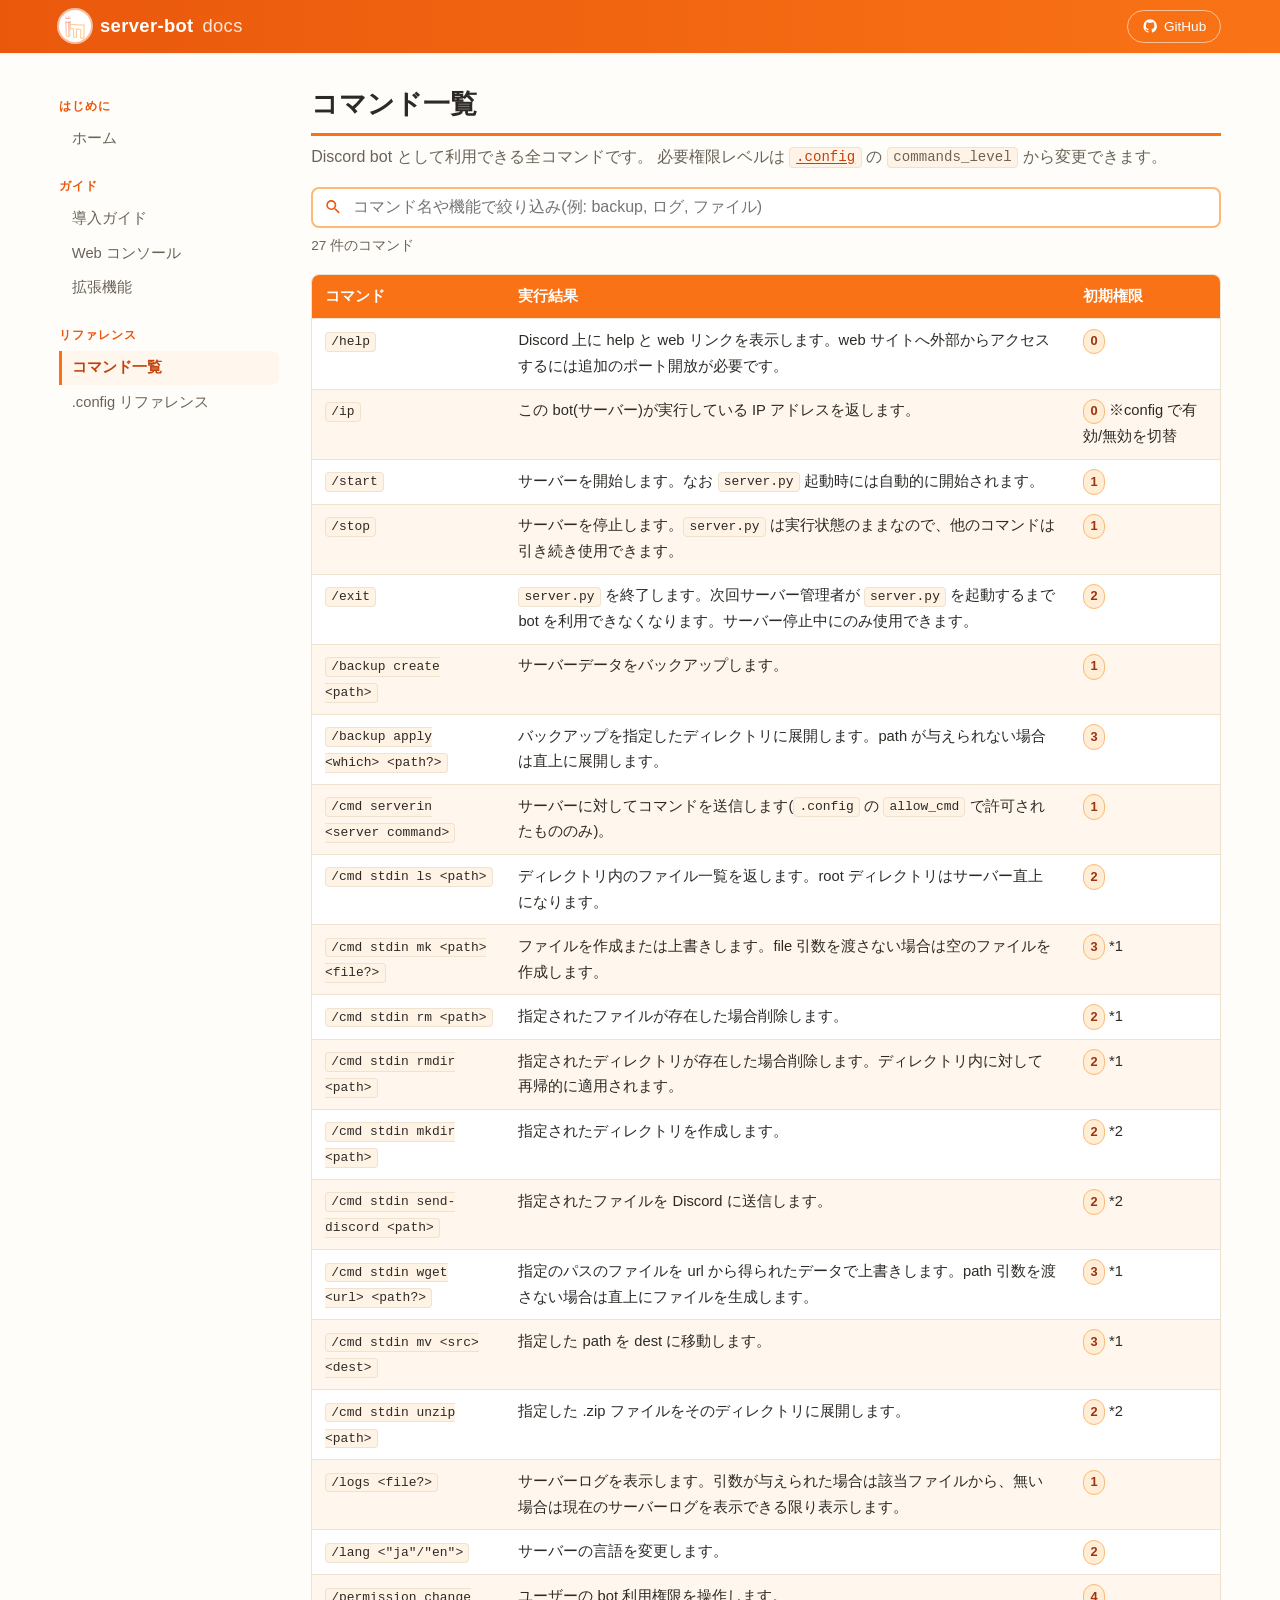
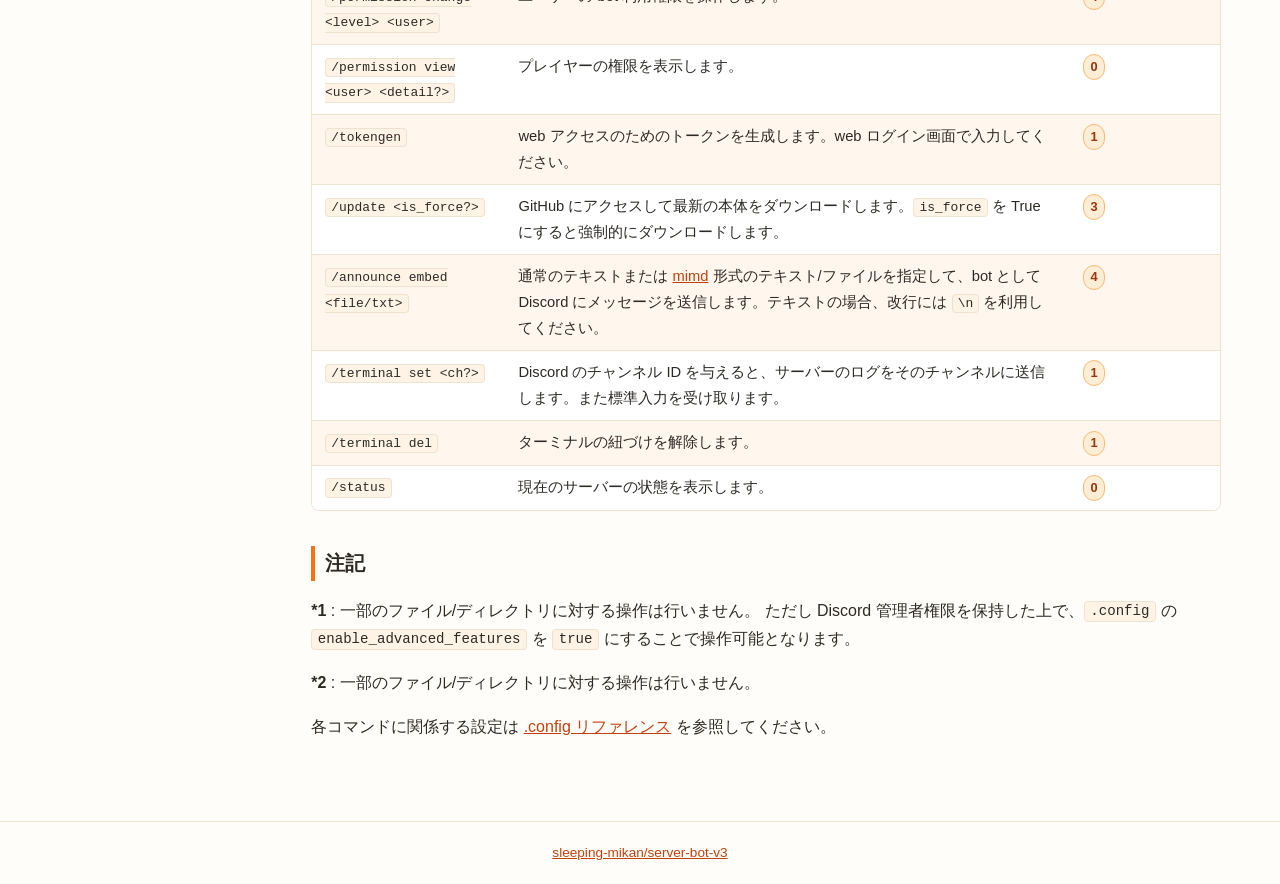
==== commit 3799851c: "Java 版の説明を補足 Tips に格下げ、権限レベルの範囲表記を削除 Co-Authored-By: Claude Fable 5 <noreply@anthropic.com>" ====
--- a/commands.html
+++ b/commands.html
@@ -33,7 +33,7 @@
     <h1>コマンド一覧</h1>
     <p class="lead">
       Discord bot として利用できる全コマンドです。
-      必要権限レベル(<span class="lv">0</span>〜<span class="lv">5</span>)は
+      必要権限レベルは
       <a href="config.html"><code>.config</code></a> の <code>commands_level</code> から変更できます。
     </p>
 
--- a/assets/style.css
+++ b/assets/style.css
@@ -292,6 +292,14 @@
 }
 .card .card-title .mdi { width: 1.35em; height: 1.35em; color: var(--orange-500); }
 .card .card-desc { font-size: 0.88rem; color: var(--text-sub); }
+
+/* ---------- tips ---------- */
+.tips {
+  font-size: 0.85rem;
+  color: var(--text-sub);
+  margin: 0.2rem 0 1rem;
+}
+.tips .mdi { color: var(--orange-500); }
 
 /* ---------- steps (index quick start) ---------- */
 .steps { counter-reset: step; list-style: none; padding: 0; margin: 1rem 0; }
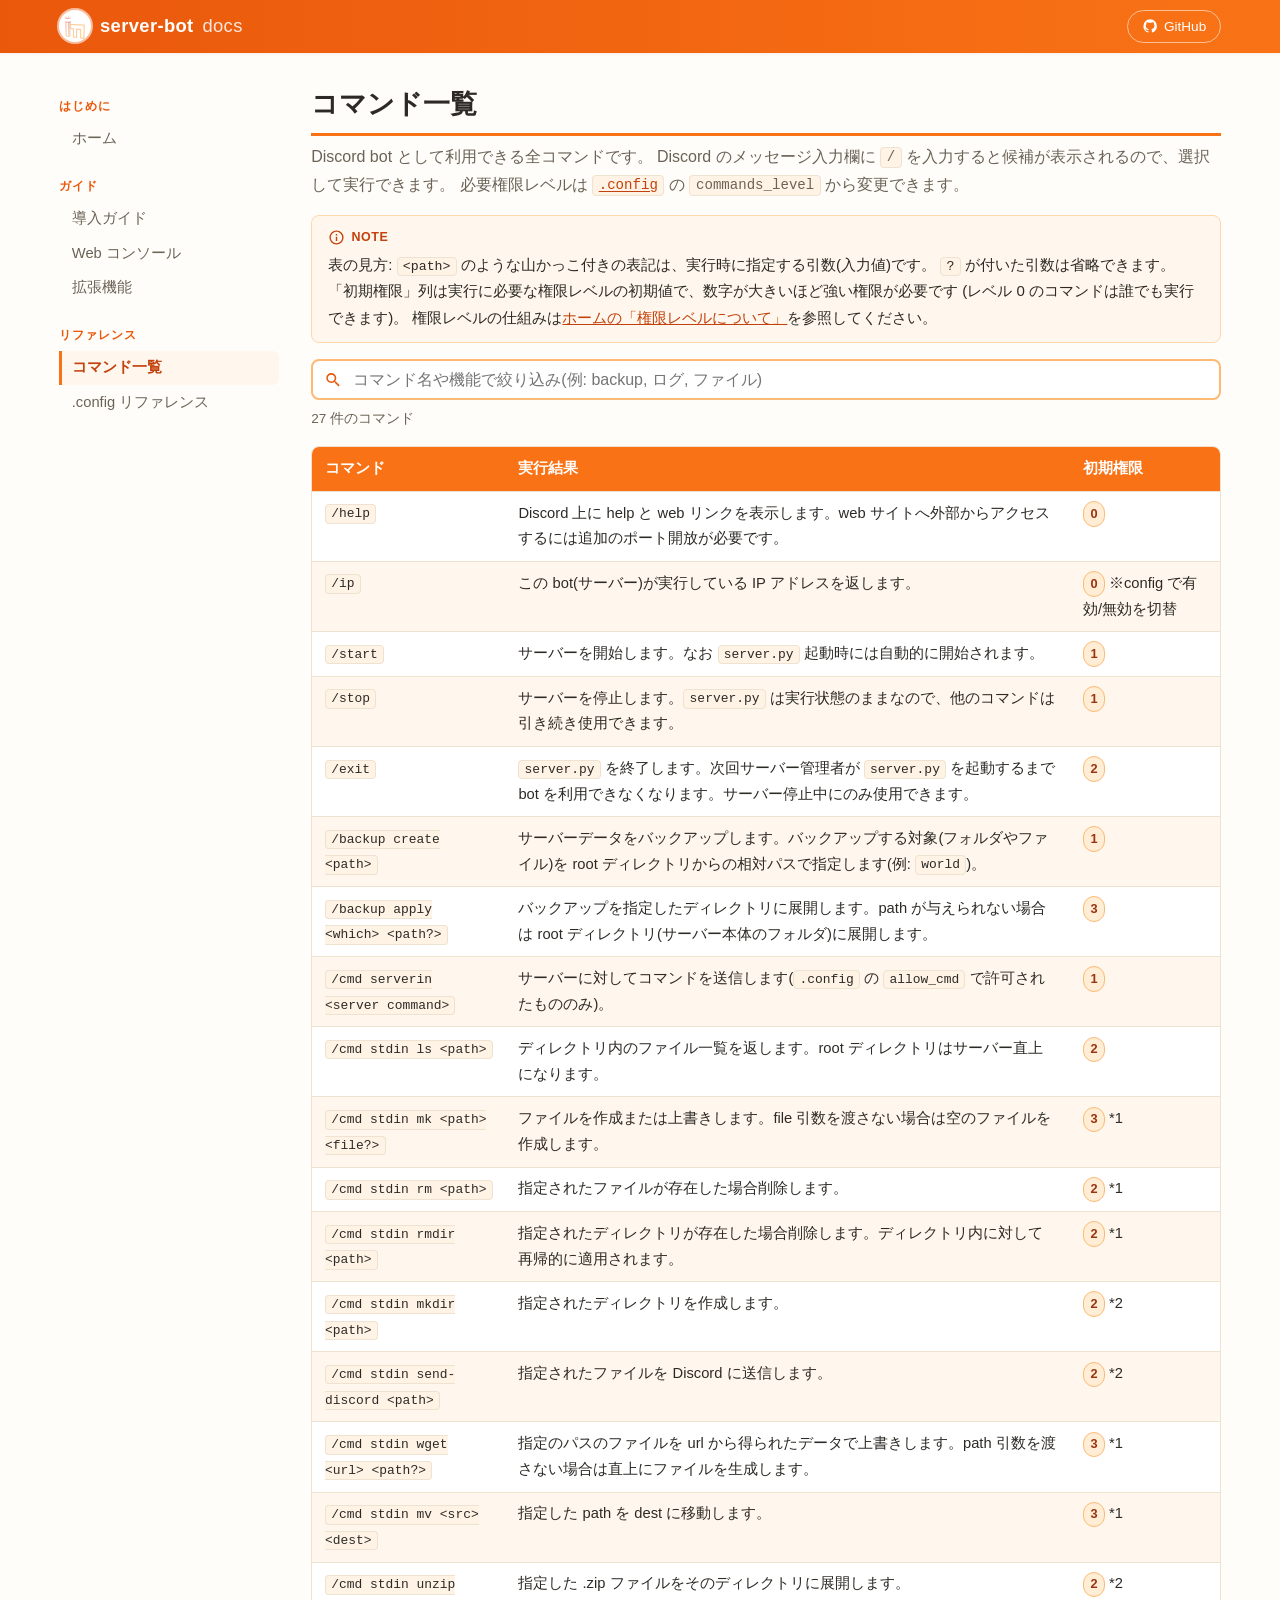
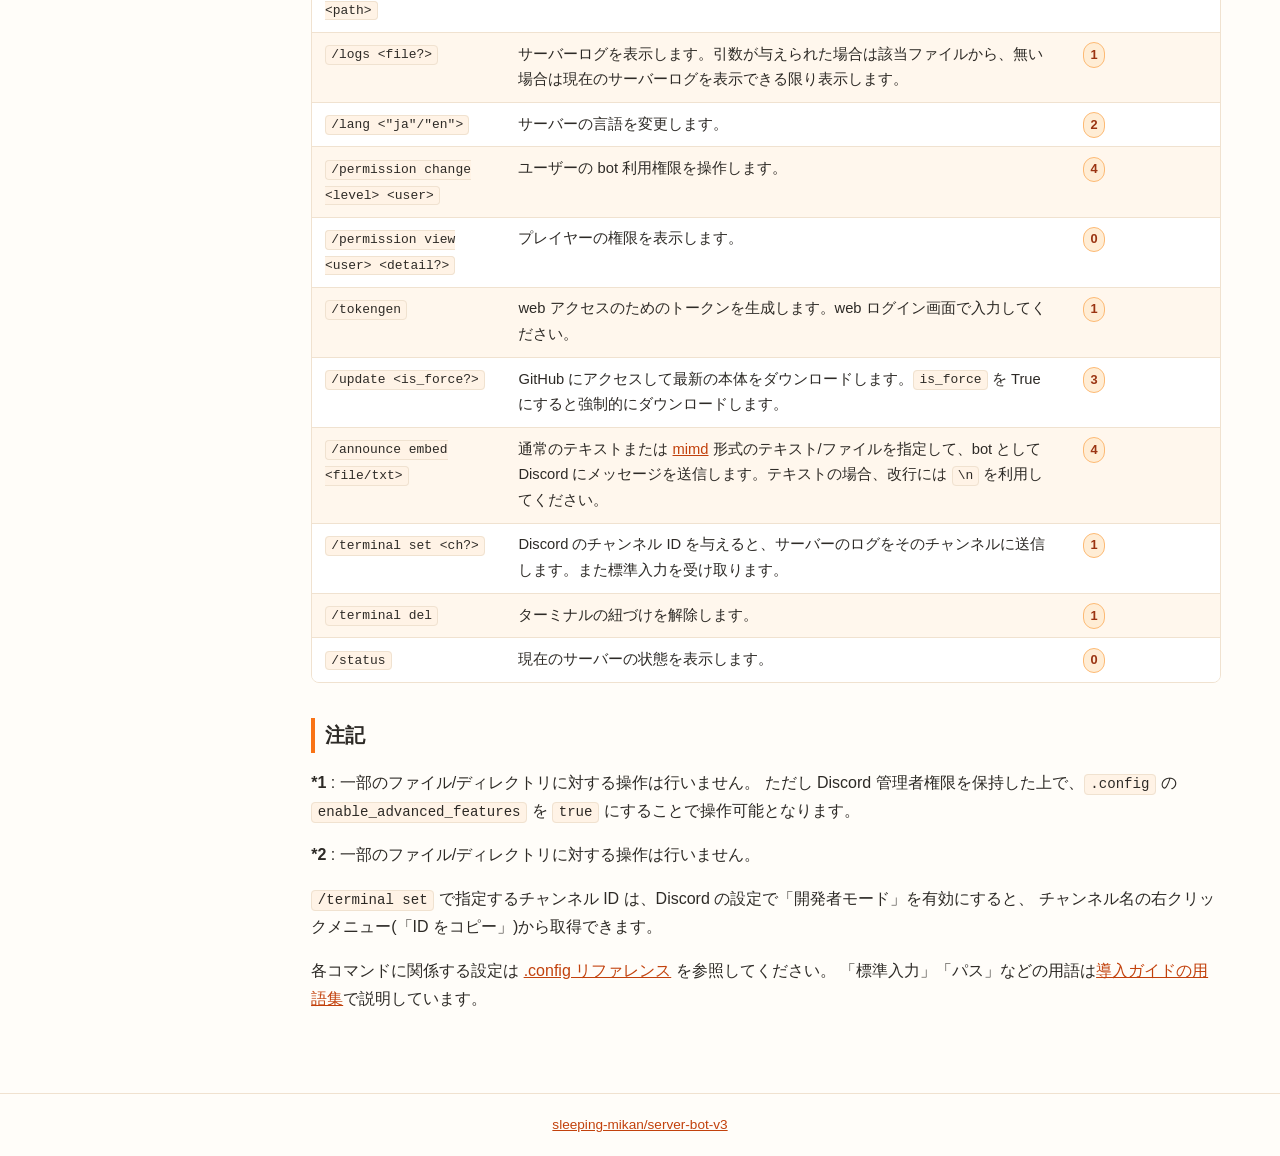
==== commit 04362189: "初心者被験者視点でのドキュメント全面改善(前提条件・用語集・トラブルシュート追加) Co-Authored-By: Claude Fable 5 <noreply@anthropic.com>" ====
--- a/commands.html
+++ b/commands.html
@@ -33,9 +33,19 @@
     <h1>コマンド一覧</h1>
     <p class="lead">
       Discord bot として利用できる全コマンドです。
+      Discord のメッセージ入力欄に <code>/</code> を入力すると候補が表示されるので、選択して実行できます。
       必要権限レベルは
       <a href="config.html"><code>.config</code></a> の <code>commands_level</code> から変更できます。
     </p>
+
+    <div class="note">
+      表の見方:
+      <code>&lt;path&gt;</code> のような山かっこ付きの表記は、実行時に指定する引数(入力値)です。
+      <code>?</code> が付いた引数は省略できます。
+      「初期権限」列は実行に必要な権限レベルの初期値で、数字が大きいほど強い権限が必要です
+      (レベル 0 のコマンドは誰でも実行できます)。
+      権限レベルの仕組みは<a href="index.html#permission">ホームの「権限レベルについて」</a>を参照してください。
+    </div>
 
     <div class="search-wrap">
       <svg class="mdi" viewBox="0 0 24 24"><path d="M9.5,3A6.5,6.5 0 0,1 16,9.5C16,11.11 15.41,12.59 14.44,13.73L14.71,14H15.5L20.5,19L19,20.5L14,15.5V14.71L13.73,14.44C12.59,15.41 11.11,16 9.5,16A6.5,6.5 0 0,1 3,9.5A6.5,6.5 0 0,1 9.5,3M9.5,5C7,5 5,7 5,9.5C5,12 7,14 9.5,14C12,14 14,12 14,9.5C14,7 12,5 9.5,5Z"/></svg>
@@ -77,12 +87,12 @@
           </tr>
           <tr data-k="backup create バックアップ 作成 保存">
             <td><code>/backup create &lt;path&gt;</code></td>
-            <td>サーバーデータをバックアップします。</td>
+            <td>サーバーデータをバックアップします。バックアップする対象(フォルダやファイル)を root ディレクトリからの相対パスで指定します(例: <code>world</code>)。</td>
             <td><span class="lv">1</span></td>
           </tr>
           <tr data-k="backup apply バックアップ 復元 展開">
             <td><code>/backup apply &lt;which&gt; &lt;path?&gt;</code></td>
-            <td>バックアップを指定したディレクトリに展開します。path が与えられない場合は直上に展開します。</td>
+            <td>バックアップを指定したディレクトリに展開します。path が与えられない場合は root ディレクトリ(サーバー本体のフォルダ)に展開します。</td>
             <td><span class="lv">3</span></td>
           </tr>
           <tr data-k="cmd serverin コマンド送信 コンソール minecraft">
@@ -196,7 +206,14 @@
       <code>enable_advanced_features</code> を <code>true</code> にすることで操作可能となります。
     </p>
     <p><strong>*2</strong> : 一部のファイル/ディレクトリに対する操作は行いません。</p>
-    <p>各コマンドに関係する設定は <a href="config.html">.config リファレンス</a> を参照してください。</p>
+    <p>
+      <code>/terminal set</code> で指定するチャンネル ID は、Discord の設定で「開発者モード」を有効にすると、
+      チャンネル名の右クリックメニュー(「ID をコピー」)から取得できます。
+    </p>
+    <p>
+      各コマンドに関係する設定は <a href="config.html">.config リファレンス</a> を参照してください。
+      「標準入力」「パス」などの用語は<a href="setup.html#glossary">導入ガイドの用語集</a>で説明しています。
+    </p>
   </main>
 </div>
 
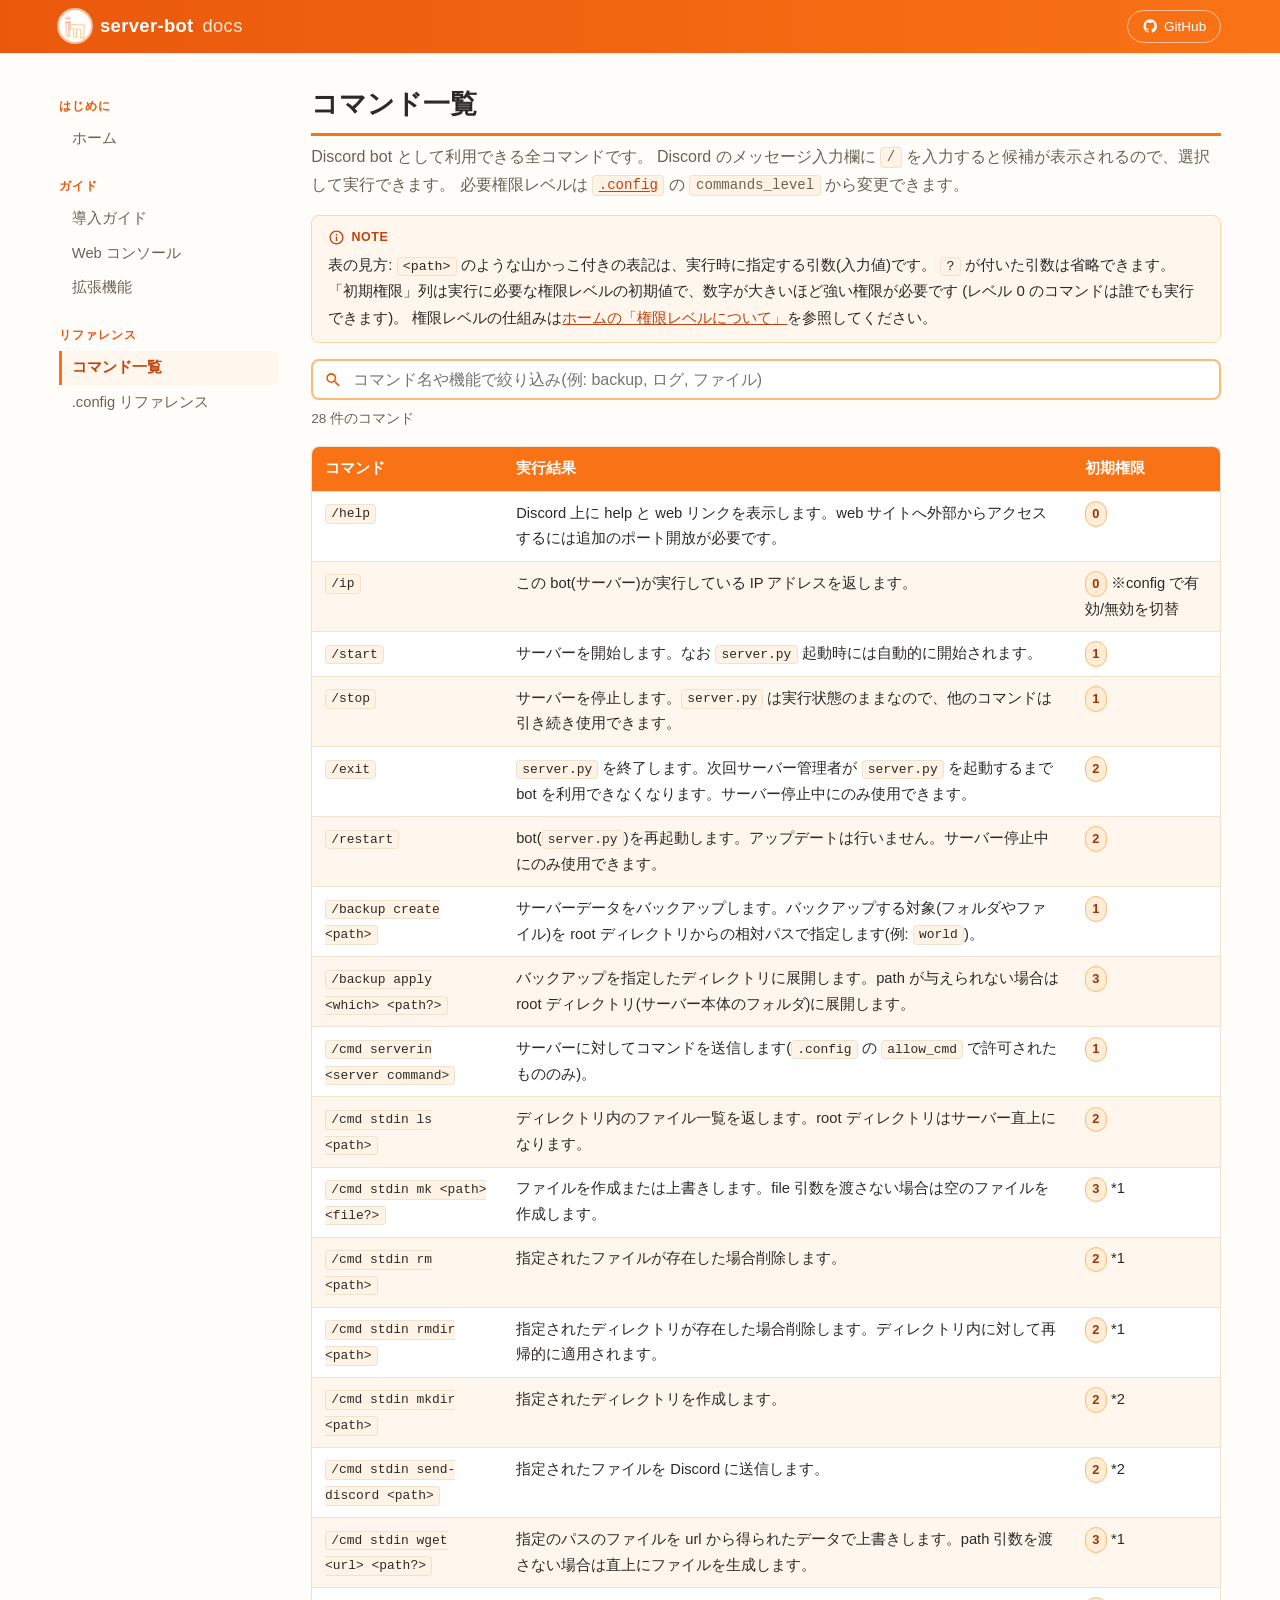
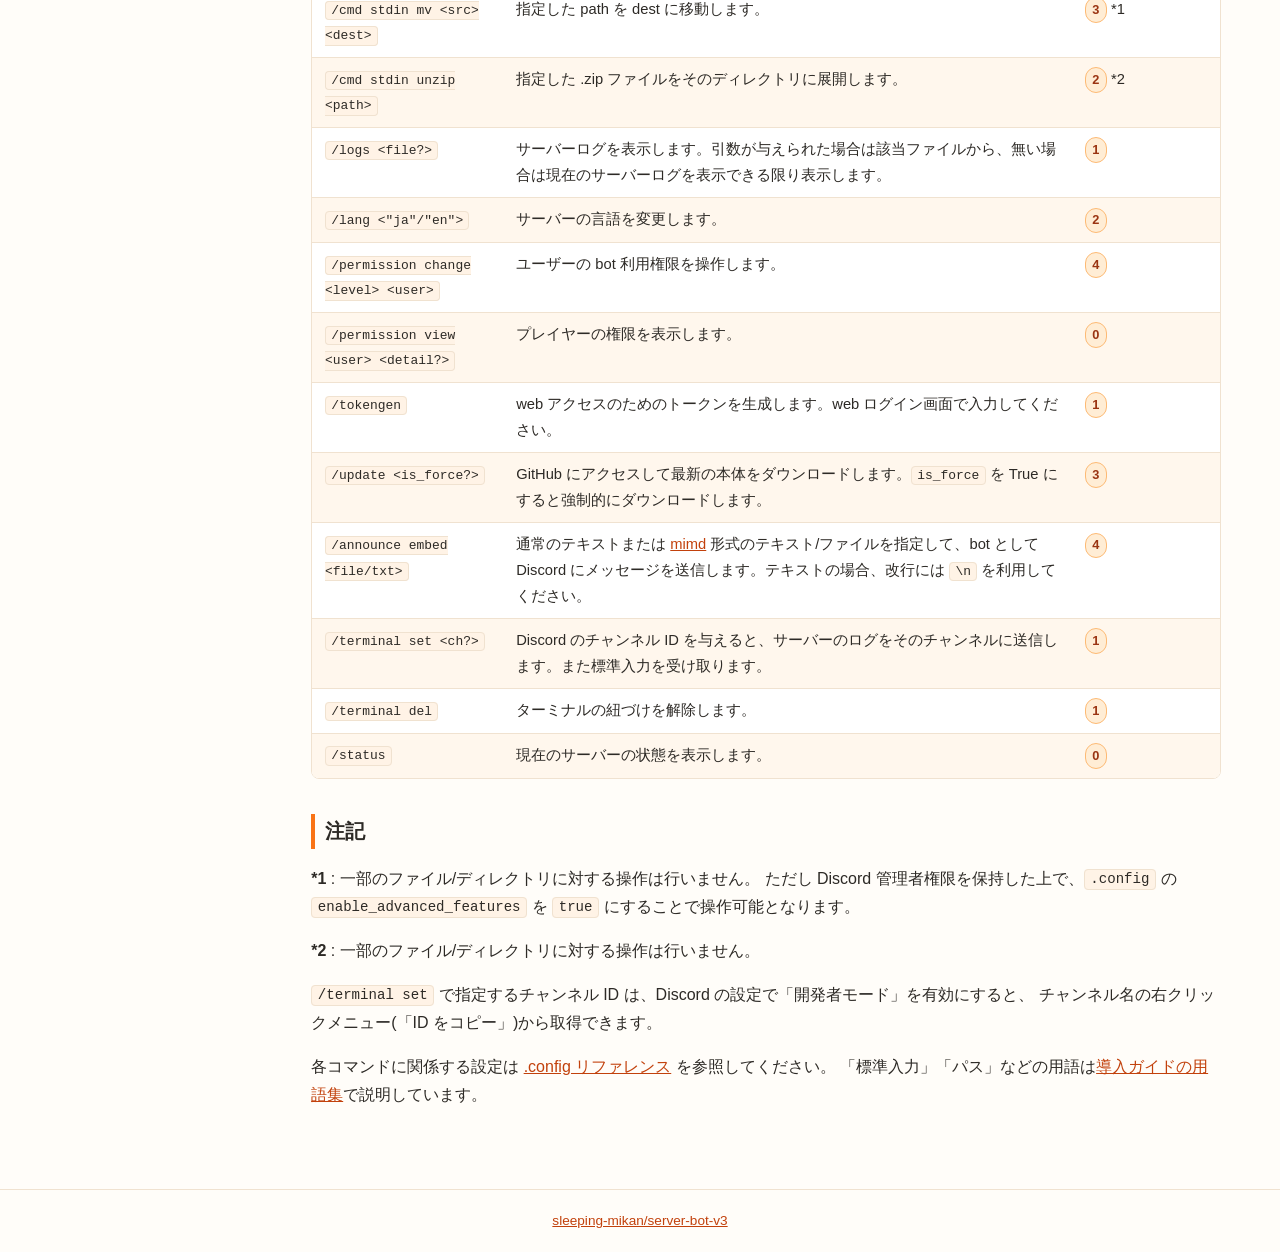
==== commit 532e6a32: "/restart コマンドをコマンド一覧に追加 Co-Authored-By: Claude Fable 5 <noreply@anthropic.com>" ====
--- a/commands.html
+++ b/commands.html
@@ -83,6 +83,11 @@
           <tr data-k="exit 終了 シャットダウン">
             <td><code>/exit</code></td>
             <td><code>server.py</code> を終了します。次回サーバー管理者が <code>server.py</code> を起動するまで bot を利用できなくなります。サーバー停止中にのみ使用できます。</td>
+            <td><span class="lv">2</span></td>
+          </tr>
+          <tr data-k="restart 再起動 リスタート">
+            <td><code>/restart</code></td>
+            <td>bot(<code>server.py</code>)を再起動します。アップデートは行いません。サーバー停止中にのみ使用できます。</td>
             <td><span class="lv">2</span></td>
           </tr>
           <tr data-k="backup create バックアップ 作成 保存">
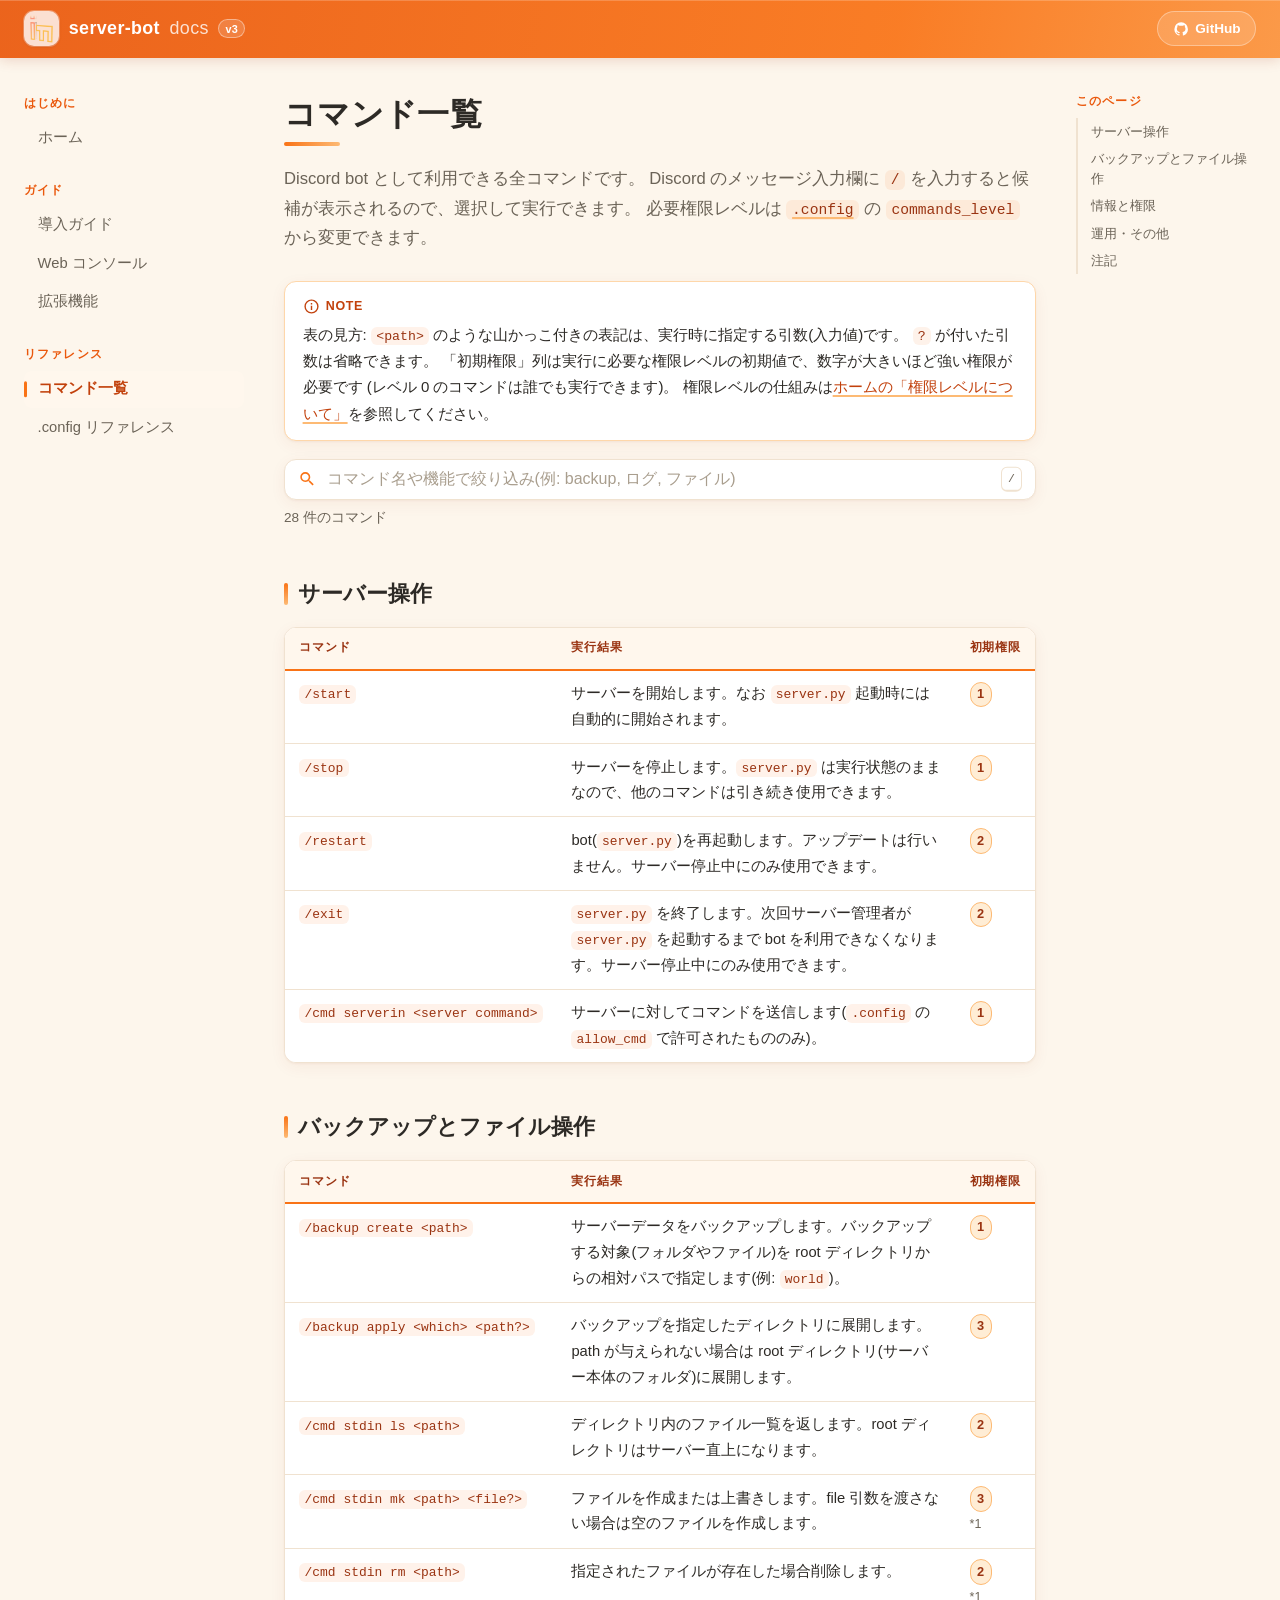
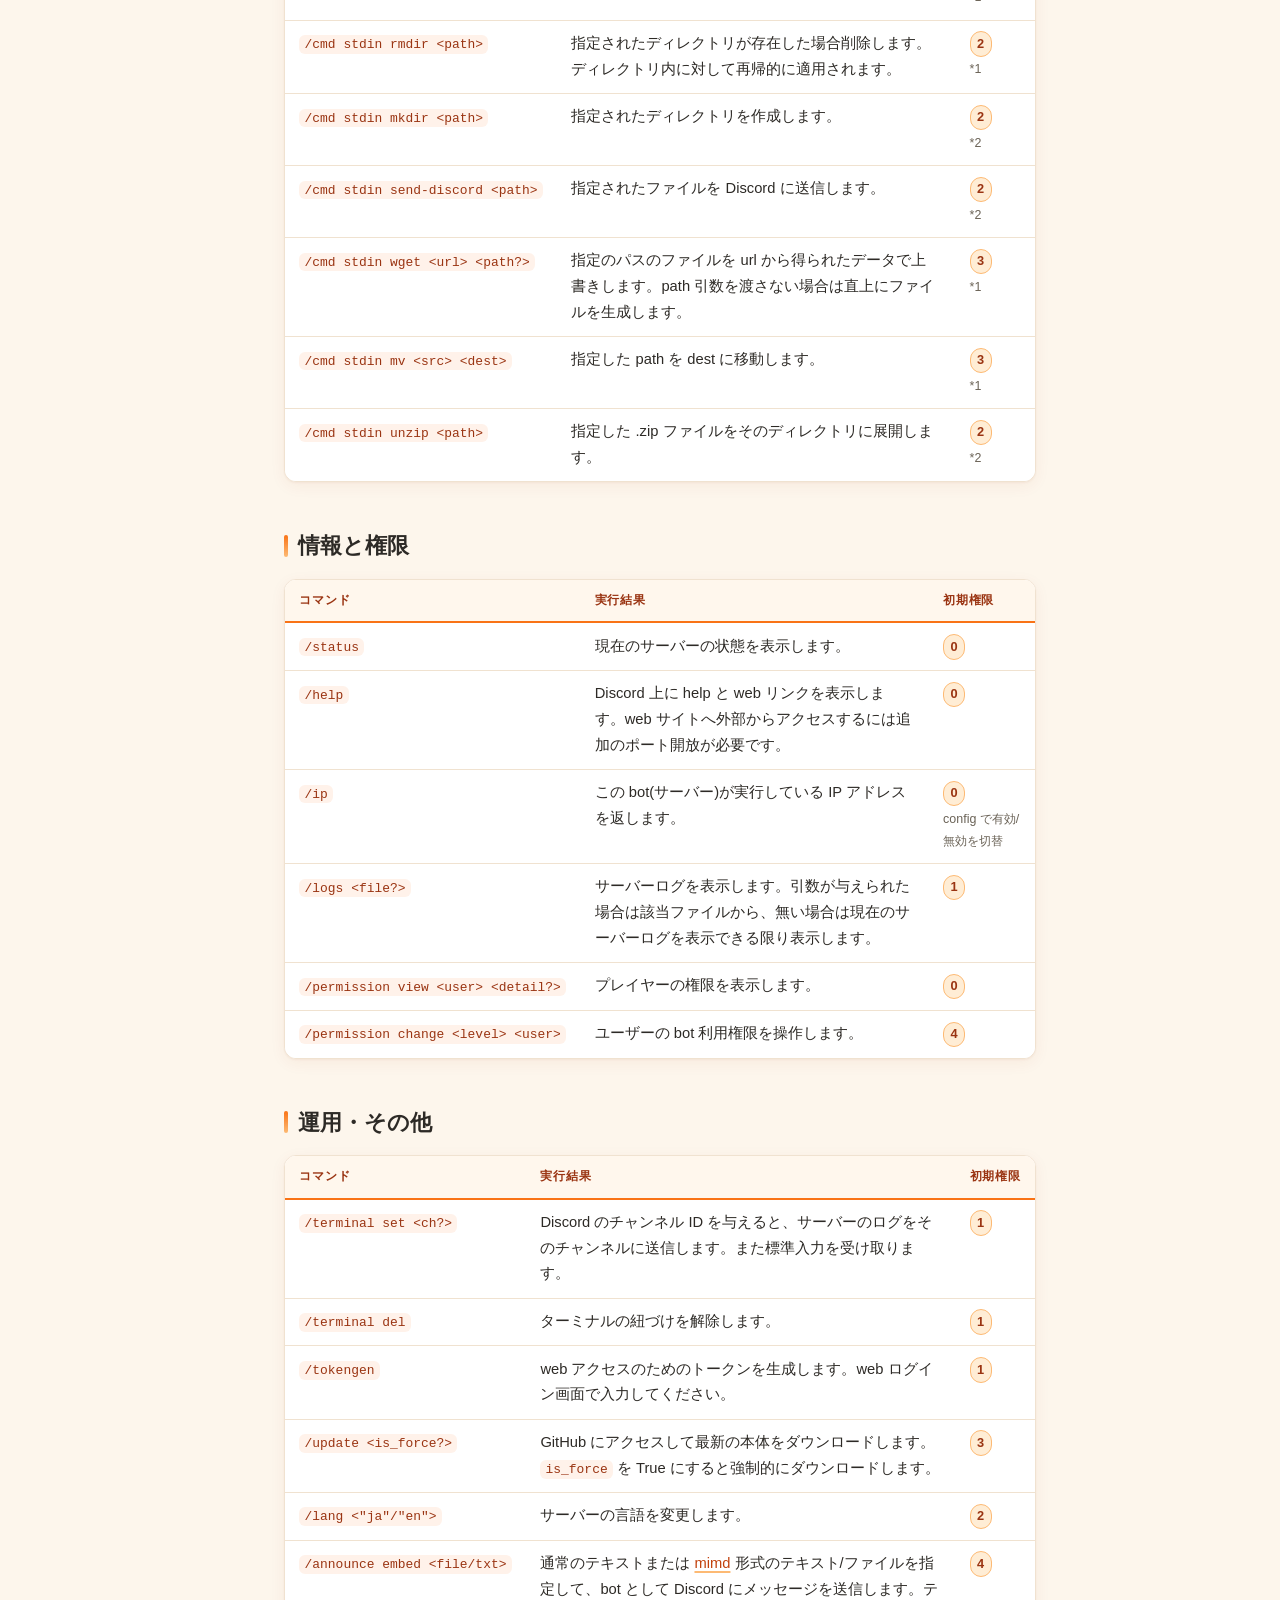
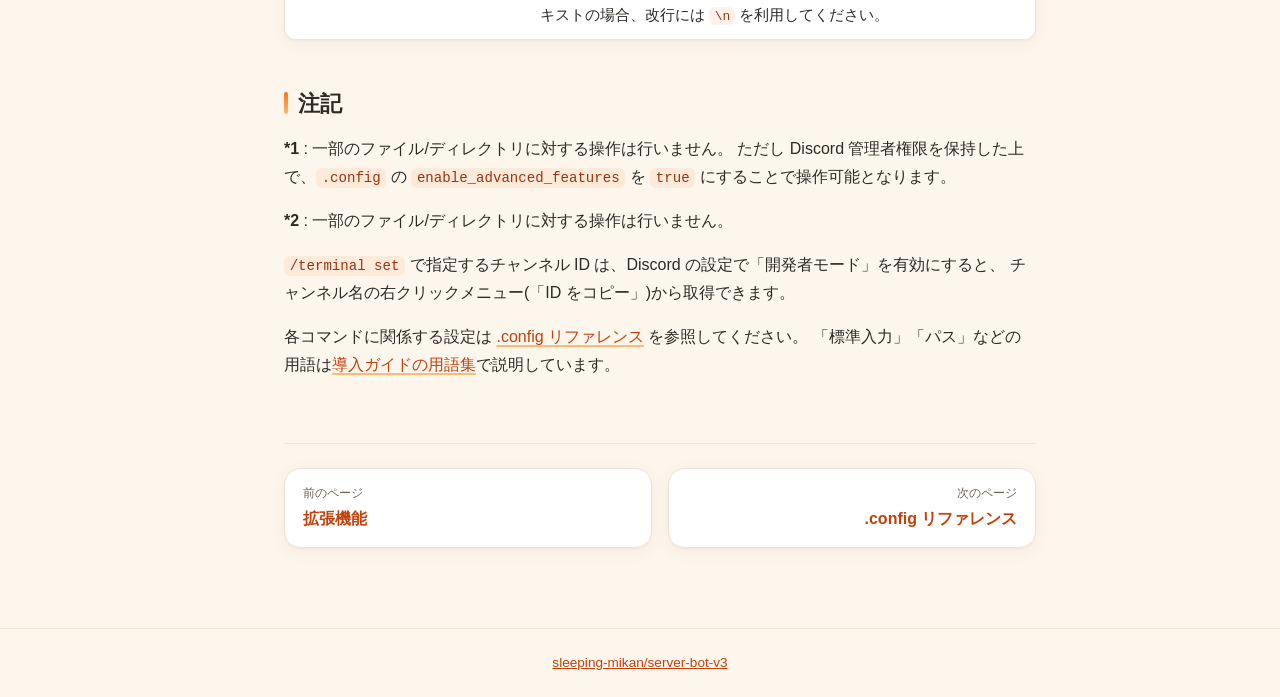
==== commit cd98f1d2: "ペアレビューで UI/UX をモダン化(3カラム目次・hero・表の再設計・コードコピー・ページ送り・ロゴ改善) Co-Authored-By: Claude Fable 5 <noreply@ant" ====
--- a/commands.html
+++ b/commands.html
@@ -1,251 +1,317 @@
-<!DOCTYPE html>
-<html lang="ja">
-<head>
-<meta charset="utf-8">
-<meta name="viewport" content="width=device-width, initial-scale=1">
-<title>コマンド一覧 | server-bot ドキュメント</title>
-<link rel="stylesheet" href="assets/style.css">
-<link rel="icon" type="image/png" href="assets/icon.png">
-</head>
-<body>
-
-<header class="site-header">
-  <div class="inner">
-    <a class="logo" href="index.html"><img src="assets/icon.png" alt="">server-bot <span>docs</span></a>
-    <a class="gh-link" href="https://github.com/sleeping-mikan/server-bot-v3" target="_blank" rel="noopener"><svg class="mdi" viewBox="0 0 24 24"><path d="M12,2A10,10 0 0,0 2,12C2,16.42 4.87,20.17 8.84,21.5C9.34,21.58 9.5,21.27 9.5,21C9.5,20.77 9.5,20.14 9.5,19.31C6.73,19.91 6.14,17.97 6.14,17.97C5.68,16.81 5.03,16.5 5.03,16.5C4.12,15.88 5.1,15.9 5.1,15.9C6.1,15.97 6.63,16.93 6.63,16.93C7.5,18.45 8.97,18 9.54,17.76C9.63,17.11 9.89,16.67 10.17,16.42C7.95,16.17 5.62,15.31 5.62,11.5C5.62,10.39 6,9.5 6.65,8.79C6.55,8.54 6.2,7.5 6.75,6.15C6.75,6.15 7.59,5.88 9.5,7.17C10.29,6.95 11.15,6.84 12,6.84C12.85,6.84 13.71,6.95 14.5,7.17C16.41,5.88 17.25,6.15 17.25,6.15C17.8,7.5 17.45,8.54 17.35,8.79C18,9.5 18.38,10.39 18.38,11.5C18.38,15.32 16.04,16.16 13.81,16.41C14.17,16.72 14.5,17.33 14.5,18.26C14.5,19.6 14.5,20.68 14.5,21C14.5,21.27 14.66,21.59 15.17,21.5C19.14,20.16 22,16.42 22,12A10,10 0 0,0 12,2Z"/></svg>GitHub</a>
-  </div>
-</header>
-
-<div class="layout">
-  <nav class="sidebar">
-    <div class="group-title">はじめに</div>
-    <a href="index.html">ホーム</a>
-    <div class="group-title">ガイド</div>
-    <a href="setup.html">導入ガイド</a>
-    <a href="web.html">Web コンソール</a>
-    <a href="extensions.html">拡張機能</a>
-    <div class="group-title">リファレンス</div>
-    <a href="commands.html" class="active">コマンド一覧</a>
-    <a href="config.html">.config リファレンス</a>
-  </nav>
-
-  <main>
-    <h1>コマンド一覧</h1>
-    <p class="lead">
-      Discord bot として利用できる全コマンドです。
-      Discord のメッセージ入力欄に <code>/</code> を入力すると候補が表示されるので、選択して実行できます。
-      必要権限レベルは
-      <a href="config.html"><code>.config</code></a> の <code>commands_level</code> から変更できます。
-    </p>
-
-    <div class="note">
-      表の見方:
-      <code>&lt;path&gt;</code> のような山かっこ付きの表記は、実行時に指定する引数(入力値)です。
-      <code>?</code> が付いた引数は省略できます。
-      「初期権限」列は実行に必要な権限レベルの初期値で、数字が大きいほど強い権限が必要です
-      (レベル 0 のコマンドは誰でも実行できます)。
-      権限レベルの仕組みは<a href="index.html#permission">ホームの「権限レベルについて」</a>を参照してください。
-    </div>
-
-    <div class="search-wrap">
-      <svg class="mdi" viewBox="0 0 24 24"><path d="M9.5,3A6.5,6.5 0 0,1 16,9.5C16,11.11 15.41,12.59 14.44,13.73L14.71,14H15.5L20.5,19L19,20.5L14,15.5V14.71L13.73,14.44C12.59,15.41 11.11,16 9.5,16A6.5,6.5 0 0,1 3,9.5A6.5,6.5 0 0,1 9.5,3M9.5,5C7,5 5,7 5,9.5C5,12 7,14 9.5,14C12,14 14,12 14,9.5C14,7 12,5 9.5,5Z"/></svg>
-      <input class="filter-box" id="filter" type="search"
-             placeholder="コマンド名や機能で絞り込み(例: backup, ログ, ファイル)" autocomplete="off">
-    </div>
-    <p class="filter-count" id="filter-count"></p>
-
-    <div class="table-wrap">
-      <table id="cmd-table">
-        <thead>
-          <tr><th>コマンド</th><th>実行結果</th><th>初期権限</th></tr>
-        </thead>
-        <tbody>
-          <tr data-k="help ヘルプ 使い方">
-            <td><code>/help</code></td>
-            <td>Discord 上に help と web リンクを表示します。web サイトへ外部からアクセスするには追加のポート開放が必要です。</td>
-            <td><span class="lv">0</span></td>
-          </tr>
-          <tr data-k="ip アドレス address">
-            <td><code>/ip</code></td>
-            <td>この bot(サーバー)が実行している IP アドレスを返します。</td>
-            <td><span class="lv">0</span> ※config で有効/無効を切替</td>
-          </tr>
-          <tr data-k="start 起動 開始 サーバー">
-            <td><code>/start</code></td>
-            <td>サーバーを開始します。なお <code>server.py</code> 起動時には自動的に開始されます。</td>
-            <td><span class="lv">1</span></td>
-          </tr>
-          <tr data-k="stop 停止 サーバー">
-            <td><code>/stop</code></td>
-            <td>サーバーを停止します。<code>server.py</code> は実行状態のままなので、他のコマンドは引き続き使用できます。</td>
-            <td><span class="lv">1</span></td>
-          </tr>
-          <tr data-k="exit 終了 シャットダウン">
-            <td><code>/exit</code></td>
-            <td><code>server.py</code> を終了します。次回サーバー管理者が <code>server.py</code> を起動するまで bot を利用できなくなります。サーバー停止中にのみ使用できます。</td>
-            <td><span class="lv">2</span></td>
-          </tr>
-          <tr data-k="restart 再起動 リスタート">
-            <td><code>/restart</code></td>
-            <td>bot(<code>server.py</code>)を再起動します。アップデートは行いません。サーバー停止中にのみ使用できます。</td>
-            <td><span class="lv">2</span></td>
-          </tr>
-          <tr data-k="backup create バックアップ 作成 保存">
-            <td><code>/backup create &lt;path&gt;</code></td>
-            <td>サーバーデータをバックアップします。バックアップする対象(フォルダやファイル)を root ディレクトリからの相対パスで指定します(例: <code>world</code>)。</td>
-            <td><span class="lv">1</span></td>
-          </tr>
-          <tr data-k="backup apply バックアップ 復元 展開">
-            <td><code>/backup apply &lt;which&gt; &lt;path?&gt;</code></td>
-            <td>バックアップを指定したディレクトリに展開します。path が与えられない場合は root ディレクトリ(サーバー本体のフォルダ)に展開します。</td>
-            <td><span class="lv">3</span></td>
-          </tr>
-          <tr data-k="cmd serverin コマンド送信 コンソール minecraft">
-            <td><code>/cmd serverin &lt;server command&gt;</code></td>
-            <td>サーバーに対してコマンドを送信します(<code>.config</code> の <code>allow_cmd</code> で許可されたもののみ)。</td>
-            <td><span class="lv">1</span></td>
-          </tr>
-          <tr data-k="cmd stdin ls ファイル一覧 ディレクトリ">
-            <td><code>/cmd stdin ls &lt;path&gt;</code></td>
-            <td>ディレクトリ内のファイル一覧を返します。root ディレクトリはサーバー直上になります。</td>
-            <td><span class="lv">2</span></td>
-          </tr>
-          <tr data-k="cmd stdin mk ファイル作成 上書き">
-            <td><code>/cmd stdin mk &lt;path&gt; &lt;file?&gt;</code></td>
-            <td>ファイルを作成または上書きします。file 引数を渡さない場合は空のファイルを作成します。</td>
-            <td><span class="lv">3</span> *1</td>
-          </tr>
-          <tr data-k="cmd stdin rm ファイル削除">
-            <td><code>/cmd stdin rm &lt;path&gt;</code></td>
-            <td>指定されたファイルが存在した場合削除します。</td>
-            <td><span class="lv">2</span> *1</td>
-          </tr>
-          <tr data-k="cmd stdin rmdir ディレクトリ削除 フォルダ">
-            <td><code>/cmd stdin rmdir &lt;path&gt;</code></td>
-            <td>指定されたディレクトリが存在した場合削除します。ディレクトリ内に対して再帰的に適用されます。</td>
-            <td><span class="lv">2</span> *1</td>
-          </tr>
-          <tr data-k="cmd stdin mkdir ディレクトリ作成 フォルダ">
-            <td><code>/cmd stdin mkdir &lt;path&gt;</code></td>
-            <td>指定されたディレクトリを作成します。</td>
-            <td><span class="lv">2</span> *2</td>
-          </tr>
-          <tr data-k="cmd stdin send-discord ファイル送信 ダウンロード">
-            <td><code>/cmd stdin send-discord &lt;path&gt;</code></td>
-            <td>指定されたファイルを Discord に送信します。</td>
-            <td><span class="lv">2</span> *2</td>
-          </tr>
-          <tr data-k="cmd stdin wget ダウンロード url 取得">
-            <td><code>/cmd stdin wget &lt;url&gt; &lt;path?&gt;</code></td>
-            <td>指定のパスのファイルを url から得られたデータで上書きします。path 引数を渡さない場合は直上にファイルを生成します。</td>
-            <td><span class="lv">3</span> *1</td>
-          </tr>
-          <tr data-k="cmd stdin mv ファイル移動 リネーム">
-            <td><code>/cmd stdin mv &lt;src&gt; &lt;dest&gt;</code></td>
-            <td>指定した path を dest に移動します。</td>
-            <td><span class="lv">3</span> *1</td>
-          </tr>
-          <tr data-k="cmd stdin unzip zip 展開 解凍">
-            <td><code>/cmd stdin unzip &lt;path&gt;</code></td>
-            <td>指定した .zip ファイルをそのディレクトリに展開します。</td>
-            <td><span class="lv">2</span> *2</td>
-          </tr>
-          <tr data-k="logs ログ 表示">
-            <td><code>/logs &lt;file?&gt;</code></td>
-            <td>サーバーログを表示します。引数が与えられた場合は該当ファイルから、無い場合は現在のサーバーログを表示できる限り表示します。</td>
-            <td><span class="lv">1</span></td>
-          </tr>
-          <tr data-k="lang 言語 japanese english 日本語 英語">
-            <td><code>/lang &lt;"ja"/"en"&gt;</code></td>
-            <td>サーバーの言語を変更します。</td>
-            <td><span class="lv">2</span></td>
-          </tr>
-          <tr data-k="permission change 権限変更 レベル">
-            <td><code>/permission change &lt;level&gt; &lt;user&gt;</code></td>
-            <td>ユーザーの bot 利用権限を操作します。</td>
-            <td><span class="lv">4</span></td>
-          </tr>
-          <tr data-k="permission view 権限確認 表示">
-            <td><code>/permission view &lt;user&gt; &lt;detail?&gt;</code></td>
-            <td>プレイヤーの権限を表示します。</td>
-            <td><span class="lv">0</span></td>
-          </tr>
-          <tr data-k="tokengen トークン web ログイン">
-            <td><code>/tokengen</code></td>
-            <td>web アクセスのためのトークンを生成します。web ログイン画面で入力してください。</td>
-            <td><span class="lv">1</span></td>
-          </tr>
-          <tr data-k="update アップデート 更新 github">
-            <td><code>/update &lt;is_force?&gt;</code></td>
-            <td>GitHub にアクセスして最新の本体をダウンロードします。<code>is_force</code> を True にすると強制的にダウンロードします。</td>
-            <td><span class="lv">3</span></td>
-          </tr>
-          <tr data-k="announce embed アナウンス メッセージ送信 mimd">
-            <td><code>/announce embed &lt;file/txt&gt;</code></td>
-            <td>通常のテキストまたは <a href="https://github.com/sleeping-mikan/server-bot-v2/blob/main/py-builder/mimd.md" target="_blank" rel="noopener">mimd</a> 形式のテキスト/ファイルを指定して、bot として Discord にメッセージを送信します。テキストの場合、改行には <code>\n</code> を利用してください。</td>
-            <td><span class="lv">4</span></td>
-          </tr>
-          <tr data-k="terminal set ターミナル コンソール ログ転送 チャンネル">
-            <td><code>/terminal set &lt;ch?&gt;</code></td>
-            <td>Discord のチャンネル ID を与えると、サーバーのログをそのチャンネルに送信します。また標準入力を受け取ります。</td>
-            <td><span class="lv">1</span></td>
-          </tr>
-          <tr data-k="terminal del ターミナル解除">
-            <td><code>/terminal del</code></td>
-            <td>ターミナルの紐づけを解除します。</td>
-            <td><span class="lv">1</span></td>
-          </tr>
-          <tr data-k="status 状態 ステータス cpu バージョン">
-            <td><code>/status</code></td>
-            <td>現在のサーバーの状態を表示します。</td>
-            <td><span class="lv">0</span></td>
-          </tr>
-        </tbody>
-      </table>
-    </div>
-
-    <h2 id="notes">注記</h2>
-    <p>
-      <strong>*1</strong> : 一部のファイル/ディレクトリに対する操作は行いません。
-      ただし Discord 管理者権限を保持した上で、<code>.config</code> の
-      <code>enable_advanced_features</code> を <code>true</code> にすることで操作可能となります。
-    </p>
-    <p><strong>*2</strong> : 一部のファイル/ディレクトリに対する操作は行いません。</p>
-    <p>
-      <code>/terminal set</code> で指定するチャンネル ID は、Discord の設定で「開発者モード」を有効にすると、
-      チャンネル名の右クリックメニュー(「ID をコピー」)から取得できます。
-    </p>
-    <p>
-      各コマンドに関係する設定は <a href="config.html">.config リファレンス</a> を参照してください。
-      「標準入力」「パス」などの用語は<a href="setup.html#glossary">導入ガイドの用語集</a>で説明しています。
-    </p>
-  </main>
-</div>
-
-<footer class="site-footer">
-  <a href="https://github.com/sleeping-mikan/server-bot-v3" target="_blank" rel="noopener">sleeping-mikan/server-bot-v3</a>
-</footer>
-
-<script>
-(function () {
-  var box = document.getElementById("filter");
-  var count = document.getElementById("filter-count");
-  var rows = Array.prototype.slice.call(document.querySelectorAll("#cmd-table tbody tr"));
-  function update() {
-    var q = box.value.trim().toLowerCase();
-    var visible = 0;
-    rows.forEach(function (tr) {
-      var text = (tr.textContent + " " + (tr.getAttribute("data-k") || "")).toLowerCase();
-      var hit = q === "" || q.split(/\s+/).every(function (w) { return text.indexOf(w) !== -1; });
-      tr.style.display = hit ? "" : "none";
-      if (hit) visible++;
-    });
-    count.textContent = q === "" ? rows.length + " 件のコマンド" : visible + " / " + rows.length + " 件がヒット";
-  }
-  box.addEventListener("input", update);
-  update();
-})();
-</script>
-
-</body>
-</html>
+<!DOCTYPE html>
+<html lang="ja">
+<head>
+<meta charset="utf-8">
+<meta name="viewport" content="width=device-width, initial-scale=1">
+<title>コマンド一覧 | server-bot ドキュメント</title>
+<link rel="stylesheet" href="assets/style.css">
+<link rel="icon" type="image/png" href="assets/icon.png">
+</head>
+<body>
+
+<header class="site-header">
+  <div class="inner">
+    <a class="logo" href="index.html"><span class="logo-mark"><img src="assets/icon.png" alt=""></span>server-bot <span>docs</span><span class="ver">v3</span></a>
+    <a class="gh-link" href="https://github.com/sleeping-mikan/server-bot-v3" target="_blank" rel="noopener"><svg class="mdi" viewBox="0 0 24 24"><path d="M12,2A10,10 0 0,0 2,12C2,16.42 4.87,20.17 8.84,21.5C9.34,21.58 9.5,21.27 9.5,21C9.5,20.77 9.5,20.14 9.5,19.31C6.73,19.91 6.14,17.97 6.14,17.97C5.68,16.81 5.03,16.5 5.03,16.5C4.12,15.88 5.1,15.9 5.1,15.9C6.1,15.97 6.63,16.93 6.63,16.93C7.5,18.45 8.97,18 9.54,17.76C9.63,17.11 9.89,16.67 10.17,16.42C7.95,16.17 5.62,15.31 5.62,11.5C5.62,10.39 6,9.5 6.65,8.79C6.55,8.54 6.2,7.5 6.75,6.15C6.75,6.15 7.59,5.88 9.5,7.17C10.29,6.95 11.15,6.84 12,6.84C12.85,6.84 13.71,6.95 14.5,7.17C16.41,5.88 17.25,6.15 17.25,6.15C17.8,7.5 17.45,8.54 17.35,8.79C18,9.5 18.38,10.39 18.38,11.5C18.38,15.32 16.04,16.16 13.81,16.41C14.17,16.72 14.5,17.33 14.5,18.26C14.5,19.6 14.5,20.68 14.5,21C14.5,21.27 14.66,21.59 15.17,21.5C19.14,20.16 22,16.42 22,12A10,10 0 0,0 12,2Z"/></svg>GitHub</a>
+  </div>
+</header>
+
+<div class="layout">
+  <nav class="sidebar">
+    <div class="group-title">はじめに</div>
+    <a href="index.html">ホーム</a>
+    <div class="group-title">ガイド</div>
+    <a href="setup.html">導入ガイド</a>
+    <a href="web.html">Web コンソール</a>
+    <a href="extensions.html">拡張機能</a>
+    <div class="group-title">リファレンス</div>
+    <a href="commands.html" class="active">コマンド一覧</a>
+    <a href="config.html">.config リファレンス</a>
+  </nav>
+
+  <main>
+    <h1>コマンド一覧</h1>
+    <p class="lead">
+      Discord bot として利用できる全コマンドです。
+      Discord のメッセージ入力欄に <code>/</code> を入力すると候補が表示されるので、選択して実行できます。
+      必要権限レベルは
+      <a href="config.html"><code>.config</code></a> の <code>commands_level</code> から変更できます。
+    </p>
+
+    <div class="note">
+      表の見方:
+      <code>&lt;path&gt;</code> のような山かっこ付きの表記は、実行時に指定する引数(入力値)です。
+      <code>?</code> が付いた引数は省略できます。
+      「初期権限」列は実行に必要な権限レベルの初期値で、数字が大きいほど強い権限が必要です
+      (レベル 0 のコマンドは誰でも実行できます)。
+      権限レベルの仕組みは<a href="index.html#permission">ホームの「権限レベルについて」</a>を参照してください。
+    </div>
+
+    <div class="search-wrap">
+      <svg class="mdi" viewBox="0 0 24 24"><path d="M9.5,3A6.5,6.5 0 0,1 16,9.5C16,11.11 15.41,12.59 14.44,13.73L14.71,14H15.5L20.5,19L19,20.5L14,15.5V14.71L13.73,14.44C12.59,15.41 11.11,16 9.5,16A6.5,6.5 0 0,1 3,9.5A6.5,6.5 0 0,1 9.5,3M9.5,5C7,5 5,7 5,9.5C5,12 7,14 9.5,14C12,14 14,12 14,9.5C14,7 12,5 9.5,5Z"/></svg>
+      <input class="filter-box" id="filter" type="search"
+             placeholder="コマンド名や機能で絞り込み(例: backup, ログ, ファイル)" autocomplete="off">
+      <kbd class="key-hint">/</kbd>
+    </div>
+    <p class="filter-count" id="filter-count"></p>
+
+    <section class="cmd-group" id="cmd-server">
+      <h2>サーバー操作</h2>
+      <div class="table-wrap">
+        <table class="cmd-table">
+          <thead>
+            <tr><th>コマンド</th><th>実行結果</th><th>初期権限</th></tr>
+          </thead>
+          <tbody>
+            <tr data-k="start 起動 開始 サーバー">
+              <td><code>/start</code></td>
+              <td>サーバーを開始します。なお <code>server.py</code> 起動時には自動的に開始されます。</td>
+              <td><span class="lv">1</span></td>
+            </tr>
+            <tr data-k="stop 停止 サーバー">
+              <td><code>/stop</code></td>
+              <td>サーバーを停止します。<code>server.py</code> は実行状態のままなので、他のコマンドは引き続き使用できます。</td>
+              <td><span class="lv">1</span></td>
+            </tr>
+            <tr data-k="restart 再起動 リスタート">
+              <td><code>/restart</code></td>
+              <td>bot(<code>server.py</code>)を再起動します。アップデートは行いません。サーバー停止中にのみ使用できます。</td>
+              <td><span class="lv">2</span></td>
+            </tr>
+            <tr data-k="exit 終了 シャットダウン">
+              <td><code>/exit</code></td>
+              <td><code>server.py</code> を終了します。次回サーバー管理者が <code>server.py</code> を起動するまで bot を利用できなくなります。サーバー停止中にのみ使用できます。</td>
+              <td><span class="lv">2</span></td>
+            </tr>
+            <tr data-k="cmd serverin コマンド送信 コンソール minecraft">
+              <td><code>/cmd serverin &lt;server command&gt;</code></td>
+              <td>サーバーに対してコマンドを送信します(<code>.config</code> の <code>allow_cmd</code> で許可されたもののみ)。</td>
+              <td><span class="lv">1</span></td>
+            </tr>
+          </tbody>
+        </table>
+      </div>
+    </section>
+
+    <section class="cmd-group" id="cmd-files">
+      <h2>バックアップとファイル操作</h2>
+      <div class="table-wrap">
+        <table class="cmd-table">
+          <thead>
+            <tr><th>コマンド</th><th>実行結果</th><th>初期権限</th></tr>
+          </thead>
+          <tbody>
+            <tr data-k="backup create バックアップ 作成 保存">
+              <td><code>/backup create &lt;path&gt;</code></td>
+              <td>サーバーデータをバックアップします。バックアップする対象(フォルダやファイル)を root ディレクトリからの相対パスで指定します(例: <code>world</code>)。</td>
+              <td><span class="lv">1</span></td>
+            </tr>
+            <tr data-k="backup apply バックアップ 復元 展開">
+              <td><code>/backup apply &lt;which&gt; &lt;path?&gt;</code></td>
+              <td>バックアップを指定したディレクトリに展開します。path が与えられない場合は root ディレクトリ(サーバー本体のフォルダ)に展開します。</td>
+              <td><span class="lv">3</span></td>
+            </tr>
+            <tr data-k="cmd stdin ls ファイル一覧 ディレクトリ">
+              <td><code>/cmd stdin ls &lt;path&gt;</code></td>
+              <td>ディレクトリ内のファイル一覧を返します。root ディレクトリはサーバー直上になります。</td>
+              <td><span class="lv">2</span></td>
+            </tr>
+            <tr data-k="cmd stdin mk ファイル作成 上書き">
+              <td><code>/cmd stdin mk &lt;path&gt; &lt;file?&gt;</code></td>
+              <td>ファイルを作成または上書きします。file 引数を渡さない場合は空のファイルを作成します。</td>
+              <td><span class="lv">3</span><small class="td-note">*1</small></td>
+            </tr>
+            <tr data-k="cmd stdin rm ファイル削除">
+              <td><code>/cmd stdin rm &lt;path&gt;</code></td>
+              <td>指定されたファイルが存在した場合削除します。</td>
+              <td><span class="lv">2</span><small class="td-note">*1</small></td>
+            </tr>
+            <tr data-k="cmd stdin rmdir ディレクトリ削除 フォルダ">
+              <td><code>/cmd stdin rmdir &lt;path&gt;</code></td>
+              <td>指定されたディレクトリが存在した場合削除します。ディレクトリ内に対して再帰的に適用されます。</td>
+              <td><span class="lv">2</span><small class="td-note">*1</small></td>
+            </tr>
+            <tr data-k="cmd stdin mkdir ディレクトリ作成 フォルダ">
+              <td><code>/cmd stdin mkdir &lt;path&gt;</code></td>
+              <td>指定されたディレクトリを作成します。</td>
+              <td><span class="lv">2</span><small class="td-note">*2</small></td>
+            </tr>
+            <tr data-k="cmd stdin send-discord ファイル送信 ダウンロード">
+              <td><code>/cmd stdin send-discord &lt;path&gt;</code></td>
+              <td>指定されたファイルを Discord に送信します。</td>
+              <td><span class="lv">2</span><small class="td-note">*2</small></td>
+            </tr>
+            <tr data-k="cmd stdin wget ダウンロード url 取得">
+              <td><code>/cmd stdin wget &lt;url&gt; &lt;path?&gt;</code></td>
+              <td>指定のパスのファイルを url から得られたデータで上書きします。path 引数を渡さない場合は直上にファイルを生成します。</td>
+              <td><span class="lv">3</span><small class="td-note">*1</small></td>
+            </tr>
+            <tr data-k="cmd stdin mv ファイル移動 リネーム">
+              <td><code>/cmd stdin mv &lt;src&gt; &lt;dest&gt;</code></td>
+              <td>指定した path を dest に移動します。</td>
+              <td><span class="lv">3</span><small class="td-note">*1</small></td>
+            </tr>
+            <tr data-k="cmd stdin unzip zip 展開 解凍">
+              <td><code>/cmd stdin unzip &lt;path&gt;</code></td>
+              <td>指定した .zip ファイルをそのディレクトリに展開します。</td>
+              <td><span class="lv">2</span><small class="td-note">*2</small></td>
+            </tr>
+          </tbody>
+        </table>
+      </div>
+    </section>
+
+    <section class="cmd-group" id="cmd-info">
+      <h2>情報と権限</h2>
+      <div class="table-wrap">
+        <table class="cmd-table">
+          <thead>
+            <tr><th>コマンド</th><th>実行結果</th><th>初期権限</th></tr>
+          </thead>
+          <tbody>
+            <tr data-k="status 状態 ステータス cpu バージョン">
+              <td><code>/status</code></td>
+              <td>現在のサーバーの状態を表示します。</td>
+              <td><span class="lv">0</span></td>
+            </tr>
+            <tr data-k="help ヘルプ 使い方">
+              <td><code>/help</code></td>
+              <td>Discord 上に help と web リンクを表示します。web サイトへ外部からアクセスするには追加のポート開放が必要です。</td>
+              <td><span class="lv">0</span></td>
+            </tr>
+            <tr data-k="ip アドレス address">
+              <td><code>/ip</code></td>
+              <td>この bot(サーバー)が実行している IP アドレスを返します。</td>
+              <td><span class="lv">0</span><small class="td-note">config で有効/無効を切替</small></td>
+            </tr>
+            <tr data-k="logs ログ 表示">
+              <td><code>/logs &lt;file?&gt;</code></td>
+              <td>サーバーログを表示します。引数が与えられた場合は該当ファイルから、無い場合は現在のサーバーログを表示できる限り表示します。</td>
+              <td><span class="lv">1</span></td>
+            </tr>
+            <tr data-k="permission view 権限確認 表示">
+              <td><code>/permission view &lt;user&gt; &lt;detail?&gt;</code></td>
+              <td>プレイヤーの権限を表示します。</td>
+              <td><span class="lv">0</span></td>
+            </tr>
+            <tr data-k="permission change 権限変更 レベル">
+              <td><code>/permission change &lt;level&gt; &lt;user&gt;</code></td>
+              <td>ユーザーの bot 利用権限を操作します。</td>
+              <td><span class="lv">4</span></td>
+            </tr>
+          </tbody>
+        </table>
+      </div>
+    </section>
+
+    <section class="cmd-group" id="cmd-ops">
+      <h2>運用・その他</h2>
+      <div class="table-wrap">
+        <table class="cmd-table">
+          <thead>
+            <tr><th>コマンド</th><th>実行結果</th><th>初期権限</th></tr>
+          </thead>
+          <tbody>
+            <tr data-k="terminal set ターミナル コンソール ログ転送 チャンネル">
+              <td><code>/terminal set &lt;ch?&gt;</code></td>
+              <td>Discord のチャンネル ID を与えると、サーバーのログをそのチャンネルに送信します。また標準入力を受け取ります。</td>
+              <td><span class="lv">1</span></td>
+            </tr>
+            <tr data-k="terminal del ターミナル解除">
+              <td><code>/terminal del</code></td>
+              <td>ターミナルの紐づけを解除します。</td>
+              <td><span class="lv">1</span></td>
+            </tr>
+            <tr data-k="tokengen トークン web ログイン">
+              <td><code>/tokengen</code></td>
+              <td>web アクセスのためのトークンを生成します。web ログイン画面で入力してください。</td>
+              <td><span class="lv">1</span></td>
+            </tr>
+            <tr data-k="update アップデート 更新 github">
+              <td><code>/update &lt;is_force?&gt;</code></td>
+              <td>GitHub にアクセスして最新の本体をダウンロードします。<code>is_force</code> を True にすると強制的にダウンロードします。</td>
+              <td><span class="lv">3</span></td>
+            </tr>
+            <tr data-k="lang 言語 japanese english 日本語 英語">
+              <td><code>/lang &lt;"ja"/"en"&gt;</code></td>
+              <td>サーバーの言語を変更します。</td>
+              <td><span class="lv">2</span></td>
+            </tr>
+            <tr data-k="announce embed アナウンス メッセージ送信 mimd">
+              <td><code>/announce embed &lt;file/txt&gt;</code></td>
+              <td>通常のテキストまたは <a href="https://github.com/sleeping-mikan/server-bot-v2/blob/main/py-builder/mimd.md" target="_blank" rel="noopener">mimd</a> 形式のテキスト/ファイルを指定して、bot として Discord にメッセージを送信します。テキストの場合、改行には <code>\n</code> を利用してください。</td>
+              <td><span class="lv">4</span></td>
+            </tr>
+          </tbody>
+        </table>
+      </div>
+    </section>
+
+    <h2 id="notes">注記</h2>
+    <p>
+      <strong>*1</strong> : 一部のファイル/ディレクトリに対する操作は行いません。
+      ただし Discord 管理者権限を保持した上で、<code>.config</code> の
+      <code>enable_advanced_features</code> を <code>true</code> にすることで操作可能となります。
+    </p>
+    <p><strong>*2</strong> : 一部のファイル/ディレクトリに対する操作は行いません。</p>
+    <p>
+      <code>/terminal set</code> で指定するチャンネル ID は、Discord の設定で「開発者モード」を有効にすると、
+      チャンネル名の右クリックメニュー(「ID をコピー」)から取得できます。
+    </p>
+    <p>
+      各コマンドに関係する設定は <a href="config.html">.config リファレンス</a> を参照してください。
+      「標準入力」「パス」などの用語は<a href="setup.html#glossary">導入ガイドの用語集</a>で説明しています。
+    </p>
+
+    <nav class="page-nav">
+      <a class="page-nav-prev" href="extensions.html"><span>前のページ</span><strong>拡張機能</strong></a>
+      <a class="page-nav-next" href="config.html"><span>次のページ</span><strong>.config リファレンス</strong></a>
+    </nav>
+  </main>
+
+  <aside class="toc">
+    <div class="toc-title">このページ</div>
+    <a href="#cmd-server">サーバー操作</a>
+    <a href="#cmd-files">バックアップとファイル操作</a>
+    <a href="#cmd-info">情報と権限</a>
+    <a href="#cmd-ops">運用・その他</a>
+    <a href="#notes">注記</a>
+  </aside>
+</div>
+
+<footer class="site-footer">
+  <a href="https://github.com/sleeping-mikan/server-bot-v3" target="_blank" rel="noopener">sleeping-mikan/server-bot-v3</a>
+</footer>
+
+<script>
+(function () {
+  var box = document.getElementById("filter");
+  var count = document.getElementById("filter-count");
+  var rows = Array.prototype.slice.call(document.querySelectorAll(".cmd-table tbody tr"));
+  var groups = Array.prototype.slice.call(document.querySelectorAll(".cmd-group"));
+  function update() {
+    var q = box.value.trim().toLowerCase();
+    var visible = 0;
+    rows.forEach(function (tr) {
+      var text = (tr.textContent + " " + (tr.getAttribute("data-k") || "")).toLowerCase();
+      var hit = q === "" || q.split(/\s+/).every(function (w) { return text.indexOf(w) !== -1; });
+      tr.style.display = hit ? "" : "none";
+      if (hit) visible++;
+    });
+    /* すべての行が非表示になったグループは見出しごと隠す */
+    groups.forEach(function (g) {
+      var any = Array.prototype.some.call(g.querySelectorAll("tbody tr"), function (tr) {
+        return tr.style.display !== "none";
+      });
+      g.style.display = any ? "" : "none";
+    });
+    count.textContent = q === "" ? rows.length + " 件のコマンド" : visible + " / " + rows.length + " 件がヒット";
+  }
+  box.addEventListener("input", update);
+  update();
+})();
+</script>
+<script src="assets/site.js" defer></script>
+
+</body>
+</html>
--- a/assets/style.css
+++ b/assets/style.css
@@ -1,36 +1,70 @@
-/* server-bot docs — オレンジ基調(ライトモード)の共通スタイル */
+/* server-bot docs — オレンジ基調(ライトモード)の共通スタイル
+   デザインの決まりごとは .claude/skills/design/SKILL.md を参照 */
 
 :root {
   --orange-50:  #fff7ed;
   --orange-100: #ffedd5;
   --orange-200: #fed7aa;
   --orange-300: #fdba74;
+  --orange-400: #fb923c;
   --orange-500: #f97316;
   --orange-600: #ea580c;
   --orange-700: #c2410c;
   --orange-800: #9a3412;
 
-  --bg: #fffdf9;
+  --bg: #fdf6ec;
   --bg-panel: #ffffff;
   --bg-code: #fff3e6;
+  --bg-code-chip: rgba(249, 115, 22, 0.09);
   --text: #2d2a26;
   --text-sub: #6b6357;
   --border: #f0e2d0;
   --link: var(--orange-700);
-  --shadow: 0 1px 3px rgba(154, 52, 18, 0.08);
+  --shadow: 0 1px 2px rgba(154, 52, 18, 0.05), 0 4px 16px rgba(154, 52, 18, 0.06);
+  --shadow-hover: 0 2px 4px rgba(154, 52, 18, 0.08), 0 12px 28px rgba(234, 88, 12, 0.14);
+
+  --radius-s: 8px;
+  --radius-m: 12px;
+  --radius-l: 16px;
+
+  /* ヘッダーの高さ。サイドバー / 目次の sticky 位置と一致させることで
+     スクロール開始時に目次が動いて見える現象を防ぐ */
+  --header-h: 3.6rem;
 }
 
 * { box-sizing: border-box; }
 
-html { scroll-behavior: smooth; scroll-padding-top: 4.5rem; }
+html { scroll-behavior: smooth; scroll-padding-top: calc(var(--header-h) + 1.2rem); }
+
+@media (prefers-reduced-motion: reduce) {
+  html { scroll-behavior: auto; }
+  *, *::before, *::after { transition: none !important; }
+}
 
 body {
   margin: 0;
-  font-family: "Segoe UI", "Hiragino Sans", "Noto Sans JP", Meiryo, sans-serif;
+  font-family: "Segoe UI Variable Text", "Segoe UI", "Hiragino Sans", "Noto Sans JP", Meiryo, sans-serif;
   background: var(--bg);
   color: var(--text);
   line-height: 1.75;
-}
+  -webkit-font-smoothing: antialiased;
+}
+
+::selection { background: var(--orange-200); }
+
+:focus-visible {
+  outline: 2px solid var(--orange-500);
+  outline-offset: 2px;
+  border-radius: 4px;
+}
+
+/* 横スクロール領域のスクロールバーを細く上品に */
+pre::-webkit-scrollbar, .table-wrap::-webkit-scrollbar { height: 8px; }
+pre::-webkit-scrollbar-thumb, .table-wrap::-webkit-scrollbar-thumb {
+  background: var(--orange-200);
+  border-radius: 999px;
+}
+pre::-webkit-scrollbar-track, .table-wrap::-webkit-scrollbar-track { background: transparent; }
 
 /* ---------- mdi inline icons ---------- */
 .mdi {
@@ -46,14 +80,17 @@
   position: sticky;
   top: 0;
   z-index: 20;
-  background: linear-gradient(90deg, var(--orange-600), var(--orange-500));
+  background: linear-gradient(100deg, rgba(234, 88, 12, 0.93), rgba(249, 115, 22, 0.93) 70%, rgba(251, 146, 60, 0.93));
+  -webkit-backdrop-filter: blur(10px) saturate(1.4);
+  backdrop-filter: blur(10px) saturate(1.4);
   color: #fff;
-  box-shadow: var(--shadow);
+  box-shadow: 0 1px 0 rgba(255, 255, 255, 0.2) inset, 0 2px 12px rgba(154, 52, 18, 0.18);
 }
 .site-header .inner {
-  max-width: 1200px;
+  max-width: 1280px;
   margin: 0 auto;
-  padding: 0.6rem 1.2rem;
+  height: var(--header-h);
+  padding: 0 1.5rem;
   display: flex;
   align-items: center;
   gap: 0.75rem;
@@ -61,139 +98,303 @@
 .site-header .logo {
   display: flex;
   align-items: center;
-  gap: 0.55rem;
-  font-size: 1.15rem;
+  gap: 0.6rem;
+  font-size: 1.12rem;
   font-weight: 700;
   color: #fff;
   text-decoration: none;
   letter-spacing: 0.02em;
 }
-.site-header .logo img {
-  width: 2rem;
-  height: 2rem;
-  border-radius: 50%;
+/* アイコン画像は周囲に透明余白が大きいため、チップで包んで拡大表示する */
+.site-header .logo .logo-mark {
+  width: 2.2rem;
+  height: 2.2rem;
+  flex-shrink: 0;
+  border-radius: 10px;
   background: #fff;
-  box-shadow: 0 0 0 2px rgba(255, 255, 255, 0.6);
-}
-.site-header .logo span { opacity: 0.85; font-weight: 400; }
+  overflow: hidden;
+  display: flex;
+  align-items: center;
+  justify-content: center;
+  box-shadow: 0 1px 3px rgba(154, 52, 18, 0.3), 0 0 0 1px rgba(255, 255, 255, 0.4);
+  transition: box-shadow 0.15s;
+}
+.site-header .logo .logo-mark img {
+  width: 106%;
+  height: 106%;
+  /* 絵柄がやや下寄りなので中央に補正し、淡い線画を締める */
+  transform: translateY(-3%);
+  filter: saturate(1.8) contrast(1.2);
+}
+.site-header .logo:hover .logo-mark {
+  box-shadow: 0 1px 3px rgba(154, 52, 18, 0.3), 0 0 0 2px rgba(255, 255, 255, 0.85);
+}
+.site-header .logo span { opacity: 0.8; font-weight: 400; }
+.site-header .logo .ver {
+  opacity: 1;
+  background: rgba(255, 255, 255, 0.16);
+  border: 1px solid rgba(255, 255, 255, 0.4);
+  border-radius: 999px;
+  font-size: 0.68rem;
+  font-weight: 700;
+  line-height: 1.5;
+  padding: 0.05em 0.55em;
+  letter-spacing: 0.02em;
+}
 .site-header .gh-link {
   margin-left: auto;
   display: inline-flex;
   align-items: center;
-  gap: 0.35rem;
+  gap: 0.4rem;
   color: #fff;
   text-decoration: none;
   font-size: 0.85rem;
-  border: 1px solid rgba(255, 255, 255, 0.55);
+  font-weight: 600;
+  background: rgba(255, 255, 255, 0.14);
+  border: 1px solid rgba(255, 255, 255, 0.35);
   border-radius: 999px;
-  padding: 0.25rem 0.85rem;
-  transition: background 0.15s;
-}
-.site-header .gh-link:hover { background: rgba(255, 255, 255, 0.15); }
-
-/* ---------- layout ---------- */
+  padding: 0.28rem 0.9rem;
+  transition: background 0.15s, border-color 0.15s;
+}
+.site-header .gh-link:hover {
+  background: rgba(255, 255, 255, 0.26);
+  border-color: rgba(255, 255, 255, 0.7);
+}
+
+/* ---------- layout (nav / content / toc の 3 カラム) ---------- */
 .layout {
-  max-width: 1200px;
+  max-width: 1280px;
   margin: 0 auto;
-  display: flex;
-  gap: 2rem;
-  padding: 1.5rem 1.2rem 4rem;
+  display: grid;
+  grid-template-columns: 220px minmax(0, 1fr) 180px;
+  gap: 2.5rem;
+  padding: 2rem 1.5rem 5rem;
 }
 
 .sidebar {
-  flex: 0 0 220px;
   position: sticky;
-  top: 4.2rem;
-  align-self: flex-start;
-  max-height: calc(100vh - 5rem);
-  overflow-y: auto;
+  /* layout の padding-top (2rem) と合わせて初期位置と完全一致させる */
+  top: calc(var(--header-h) + 2rem);
+  align-self: start;
   font-size: 0.92rem;
 }
 .sidebar .group-title {
-  font-size: 0.75rem;
+  font-size: 0.72rem;
   font-weight: 700;
   color: var(--orange-600);
   text-transform: uppercase;
-  letter-spacing: 0.08em;
-  margin: 1.2rem 0 0.3rem;
-}
+  letter-spacing: 0.1em;
+  margin: 1.5rem 0 0.4rem;
+}
+.sidebar .group-title:first-child { margin-top: 0.2rem; }
 .sidebar a {
+  position: relative;
   display: block;
   color: var(--text-sub);
   text-decoration: none;
-  padding: 0.28rem 0.6rem;
-  border-left: 3px solid transparent;
-  border-radius: 0 6px 6px 0;
+  padding: 0.34rem 0.85rem;
+  margin: 2px 0;
+  border-radius: var(--radius-s);
+  transition: color 0.12s, background 0.12s;
 }
 .sidebar a:hover { color: var(--orange-700); background: var(--orange-50); }
 .sidebar a.active {
   color: var(--orange-700);
   font-weight: 600;
+  background: var(--orange-50);
+}
+.sidebar a.active::before {
+  content: "";
+  position: absolute;
+  left: 0;
+  top: 50%;
+  transform: translateY(-50%);
+  width: 3px;
+  height: 1.05em;
+  border-radius: 999px;
+  background: var(--orange-500);
+}
+
+main { min-width: 0; }
+
+/* ---------- toc (ページ内目次) ---------- */
+.toc {
+  position: sticky;
+  top: calc(var(--header-h) + 2rem);
+  align-self: start;
+  font-size: 0.82rem;
+  line-height: 1.5;
+}
+.toc .toc-title {
+  font-size: 0.72rem;
+  font-weight: 700;
+  color: var(--orange-600);
+  text-transform: uppercase;
+  letter-spacing: 0.1em;
+  margin: 0.2rem 0 0.5rem;
+}
+.toc a {
+  display: block;
+  color: var(--text-sub);
+  text-decoration: none;
+  padding: 0.24rem 0 0.24rem 0.8rem;
+  border-left: 2px solid var(--border);
+  transition: color 0.12s, border-color 0.12s;
+}
+.toc a:hover { color: var(--orange-700); }
+.toc a.active {
+  color: var(--orange-700);
+  font-weight: 600;
   border-left-color: var(--orange-500);
-  background: var(--orange-50);
-}
-
-main { flex: 1; min-width: 0; }
+}
 
 /* ---------- typography ---------- */
 h1 {
-  font-size: 1.7rem;
-  margin: 0.2rem 0 0.4rem;
-  border-bottom: 3px solid var(--orange-500);
-  padding-bottom: 0.35rem;
+  position: relative;
+  font-size: 2rem;
+  font-weight: 800;
+  line-height: 1.3;
+  letter-spacing: 0.01em;
+  margin: 0.3rem 0 1.1rem;
+  padding-bottom: 0.65rem;
+}
+h1::after {
+  content: "";
+  position: absolute;
+  left: 0;
+  bottom: 0;
+  width: 3.5rem;
+  height: 4px;
+  border-radius: 999px;
+  background: linear-gradient(90deg, var(--orange-500), var(--orange-300));
 }
 h2 {
-  font-size: 1.25rem;
-  margin: 2.2rem 0 0.6rem;
-  padding-left: 0.6rem;
-  border-left: 4px solid var(--orange-500);
-}
-h3 { font-size: 1.05rem; margin: 1.6rem 0 0.4rem; color: var(--orange-700); }
-
-p.lead { color: var(--text-sub); margin-top: 0; }
+  position: relative;
+  font-size: 1.35rem;
+  line-height: 1.45;
+  margin: 3rem 0 0.8rem;
+  padding-left: 0.9rem;
+}
+h2::before {
+  content: "";
+  position: absolute;
+  left: 0;
+  top: 0.22em;
+  bottom: 0.22em;
+  width: 4px;
+  border-radius: 999px;
+  background: linear-gradient(180deg, var(--orange-500), var(--orange-300));
+}
+h3 {
+  font-size: 1.08rem;
+  font-weight: 700;
+  margin: 2rem 0 0.5rem;
+  color: var(--orange-700);
+}
+
+p.lead { color: var(--text-sub); margin: 0 0 1.8rem; font-size: 1.04rem; }
 
 a { color: var(--link); }
+/* 本文中のリンクのみ下線(カード・ボタン・ページ送り等の UI リンクは除く) */
+main :is(p, li, td, h2, h3, .note, .warn, .tips) a {
+  text-decoration: underline;
+  text-decoration-color: var(--orange-300);
+  text-decoration-thickness: 1.5px;
+  text-underline-offset: 3px;
+  transition: color 0.12s, text-decoration-color 0.12s;
+}
+main :is(p, li, td, h2, h3, .note, .warn, .tips) a:hover {
+  color: var(--orange-600);
+  text-decoration-color: var(--orange-500);
+}
 
 code {
-  background: var(--bg-code);
-  border: 1px solid var(--border);
-  border-radius: 4px;
-  padding: 0.1em 0.4em;
+  background: var(--bg-code-chip);
+  color: var(--orange-800);
+  border-radius: 6px;
+  padding: 0.14em 0.4em;
   font-family: Consolas, "Courier New", monospace;
   font-size: 0.88em;
+  /* 行またぎで折れた場合も各フラグメントをチップとして完結させる */
+  -webkit-box-decoration-break: clone;
+  box-decoration-break: clone;
 }
 pre {
   background: var(--bg-code);
   border: 1px solid var(--border);
-  border-radius: 8px;
-  padding: 0.9rem 1.1rem;
+  border-radius: var(--radius-m);
+  padding: 1rem 1.2rem;
   overflow-x: auto;
-  line-height: 1.55;
-}
-pre code { background: none; border: none; padding: 0; }
+  line-height: 1.6;
+  font-size: 0.95rem;
+  tab-size: 4;
+}
+pre code { background: none; color: inherit; border: none; padding: 0; }
+
+/* コピーボタン用ラッパー(site.js が pre を包む) */
+.pre-wrap { position: relative; margin: 1.1rem 0; }
+.pre-wrap pre { margin: 0; }
+
+/* ファイル名ラベル付きコードブロック */
+figure.code { margin: 1.1rem 0; }
+figure.code figcaption {
+  font-family: Consolas, "Courier New", monospace;
+  font-size: 0.76rem;
+  color: var(--text-sub);
+  background: var(--bg-panel);
+  border: 1px solid var(--border);
+  border-bottom: none;
+  border-radius: var(--radius-m) var(--radius-m) 0 0;
+  padding: 0.4rem 1rem;
+}
+figure.code pre { border-radius: 0 0 var(--radius-m) var(--radius-m); }
+figure.code .pre-wrap { margin: 0; }
+.copy-btn {
+  position: absolute;
+  top: 0.55rem;
+  right: 0.55rem;
+  display: inline-flex;
+  align-items: center;
+  justify-content: center;
+  width: 2rem;
+  height: 2rem;
+  background: var(--bg-panel);
+  border: 1px solid var(--border);
+  border-radius: var(--radius-s);
+  color: var(--text-sub);
+  cursor: pointer;
+  opacity: 0;
+  transition: opacity 0.15s, color 0.15s, border-color 0.15s;
+}
+.pre-wrap:hover .copy-btn, .copy-btn:focus-visible { opacity: 1; }
+/* hover のないタッチ端末では常時表示 */
+@media (hover: none) {
+  .copy-btn { opacity: 1; }
+}
+.copy-btn:hover { color: var(--orange-600); border-color: var(--orange-300); }
+.copy-btn .mdi { width: 1rem; height: 1rem; vertical-align: 0; }
+.copy-btn.copied { opacity: 1; color: var(--orange-600); border-color: var(--orange-300); }
+.copy-btn.copied .mdi { display: none; }
+.copy-btn.copied::after { content: "✓"; font-weight: 700; }
 
 /* ---------- callouts ---------- */
 .note, .warn {
-  border-radius: 8px;
-  padding: 0.7rem 1rem;
-  margin: 1rem 0;
+  border-radius: var(--radius-m);
+  padding: 0.85rem 1.1rem;
+  margin: 1.1rem 0;
   font-size: 0.94rem;
   border: 1px solid;
-}
-.note {
-  background: var(--orange-50);
-  border-color: var(--orange-200);
-}
-.warn {
-  background: #fff1f0;
-  border-color: #ffc9c3;
-}
+  background: var(--bg-panel);
+  box-shadow: var(--shadow);
+}
+.note { border-color: var(--orange-200); }
+.warn { border-color: #ffc9c3; }
 .note::before, .warn::before {
   display: block;
   font-weight: 700;
   font-size: 0.78rem;
   letter-spacing: 0.05em;
-  margin-bottom: 0.2rem;
+  margin-bottom: 0.25rem;
   padding-left: 1.45rem;
   background-repeat: no-repeat;
   background-position: left center;
@@ -211,9 +412,17 @@
   color: #be123c;
   background-image: url("data:image/svg+xml,%3Csvg xmlns='http://www.w3.org/2000/svg' viewBox='0 0 24 24'%3E%3Cpath fill='%23be123c' d='M12,2L1,21H23M12,6L19.53,19H4.47M11,10V14H13V10M11,16V18H13V16'/%3E%3C/svg%3E");
 }
+.note .pre-wrap pre, .warn .pre-wrap pre, .note > pre, .warn > pre { background: var(--bg-code); }
 
 /* ---------- tables ---------- */
-.table-wrap { overflow-x: auto; margin: 1rem 0; border: 1px solid var(--border); border-radius: 8px; }
+.table-wrap {
+  overflow-x: auto;
+  margin: 1.1rem 0;
+  border: 1px solid var(--border);
+  border-radius: var(--radius-m);
+  box-shadow: var(--shadow);
+  background: var(--bg-panel);
+}
 table {
   border-collapse: collapse;
   width: 100%;
@@ -221,77 +430,200 @@
   background: var(--bg-panel);
 }
 th {
-  background: var(--orange-500);
-  color: #fff;
+  background: var(--orange-50);
+  color: var(--orange-800);
   text-align: left;
-  padding: 0.55rem 0.8rem;
+  font-size: 0.78rem;
+  font-weight: 700;
+  letter-spacing: 0.06em;
+  padding: 0.6rem 0.9rem;
+  border-bottom: 2px solid var(--orange-500);
   white-space: nowrap;
 }
 td {
-  padding: 0.55rem 0.8rem;
+  padding: 0.65rem 0.9rem;
   border-top: 1px solid var(--border);
   vertical-align: top;
 }
-tbody tr:nth-child(even) { background: var(--orange-50); }
+/* 識別子(コマンド名・設定キー)はチップ内で折り返さない。
+   長いキーは HTML 側の <wbr>(ドット直後)でのみ折れる */
+table code { white-space: nowrap; }
+.cmd-table th:first-child { width: 30%; min-width: 190px; }
+/* セル内の補足注記 */
+.td-note {
+  display: block;
+  font-size: 0.78rem;
+  color: var(--text-sub);
+  white-space: normal;
+  margin-top: 0.15rem;
+}
+tbody tr:first-child td { border-top: none; }
+tbody tr { transition: background 0.12s; }
+tbody tr:hover { background: var(--orange-50); }
 
 /* ---------- search box ---------- */
-.search-wrap { position: relative; margin: 0.8rem 0 0.4rem; }
+.search-wrap { position: relative; margin: 0.9rem 0 0.4rem; }
 .search-wrap .mdi {
   position: absolute;
-  left: 0.8rem;
+  left: 0.9rem;
   top: 50%;
   transform: translateY(-50%);
   width: 1.15rem;
   height: 1.15rem;
-  color: var(--orange-600);
+  color: var(--orange-500);
+  pointer-events: none;
+}
+.search-wrap .key-hint {
+  position: absolute;
+  right: 0.9rem;
+  top: 50%;
+  transform: translateY(-50%);
+  font-family: Consolas, "Courier New", monospace;
+  font-size: 0.72rem;
+  color: var(--text-sub);
+  background: var(--bg-panel);
+  border: 1px solid var(--border);
+  border-bottom-width: 2px;
+  border-radius: 6px;
+  padding: 0.05em 0.5em;
   pointer-events: none;
 }
 .filter-box {
   width: 100%;
-  padding: 0.6rem 0.9rem 0.6rem 2.5rem;
+  padding: 0.65rem 2.6rem;
   font-size: 1rem;
-  border: 2px solid var(--orange-300);
-  border-radius: 8px;
+  border: 1.5px solid var(--border);
+  border-radius: var(--radius-m);
   background: var(--bg-panel);
   color: var(--text);
-}
-.filter-box:focus { outline: none; border-color: var(--orange-500); }
-.filter-count { font-size: 0.85rem; color: var(--text-sub); margin: 0 0 0.6rem; }
+  box-shadow: var(--shadow);
+  transition: border-color 0.15s, box-shadow 0.15s;
+}
+.filter-box::placeholder { color: #a99e8e; }
+.filter-box:focus {
+  outline: none;
+  border-color: var(--orange-400);
+  box-shadow: 0 0 0 4px var(--orange-100);
+}
+.filter-count { font-size: 0.85rem; color: var(--text-sub); margin: 0.4rem 0 0.6rem; }
+
+/* ---------- hero (index) ---------- */
+.hero {
+  padding: 1.8rem 0 2rem;
+  border-bottom: 1px solid var(--border);
+  margin-bottom: 0.8rem;
+}
+.hero h1 { font-size: 2.5rem; letter-spacing: 0; padding-bottom: 0; }
+.hero h1::after { display: none; }
+.hero .lead { max-width: 42rem; font-size: 1.12rem; }
+.hero-actions {
+  display: flex;
+  flex-wrap: wrap;
+  gap: 0.8rem;
+  margin: 1.5rem 0 0.6rem;
+}
+.btn {
+  display: inline-flex;
+  align-items: center;
+  gap: 0.45rem;
+  padding: 0.6rem 1.3rem;
+  border-radius: 10px;
+  font-weight: 700;
+  font-size: 0.95rem;
+  text-decoration: none;
+  transition: transform 0.15s, box-shadow 0.15s, background 0.15s, border-color 0.15s;
+}
+.btn-primary {
+  background: linear-gradient(135deg, var(--orange-500), var(--orange-600));
+  color: #fff;
+  box-shadow: var(--shadow);
+}
+.btn-primary:hover { transform: translateY(-1px); box-shadow: var(--shadow-hover); }
+.btn-ghost {
+  background: var(--bg-panel);
+  border: 1px solid var(--border);
+  color: var(--text);
+}
+.btn-ghost:hover { border-color: var(--orange-300); color: var(--orange-700); }
 
 /* ---------- cards (index) ---------- */
 .card-grid {
   display: grid;
-  grid-template-columns: repeat(auto-fill, minmax(240px, 1fr));
-  gap: 1rem;
-  margin: 1.2rem 0;
-}
+  grid-template-columns: repeat(2, 1fr);
+  gap: 1.1rem;
+  margin: 1.4rem 0;
+}
+/* 枚数が奇数のとき、最後の 1 枚は孤立させずフルワイドの横長カードにする */
+.card-grid > .card:last-child:nth-child(odd) { grid-column: 1 / -1; }
 .card {
   display: block;
   background: var(--bg-panel);
   border: 1px solid var(--border);
-  border-top: 4px solid var(--orange-500);
-  border-radius: 10px;
-  padding: 1rem 1.1rem;
+  border-radius: var(--radius-l);
+  padding: 1.15rem 1.25rem;
   text-decoration: none;
   color: var(--text);
   box-shadow: var(--shadow);
-  transition: transform 0.12s, box-shadow 0.12s;
+  transition: transform 0.15s, box-shadow 0.15s, border-color 0.15s;
 }
 .card:hover {
-  transform: translateY(-2px);
-  box-shadow: 0 4px 14px rgba(234, 88, 12, 0.18);
+  transform: translateY(-3px);
+  border-color: var(--orange-300);
+  box-shadow: var(--shadow-hover);
 }
 .card .card-title {
   display: flex;
   align-items: center;
-  gap: 0.45rem;
+  gap: 0.6rem;
   font-weight: 700;
   color: var(--orange-700);
-  margin-bottom: 0.25rem;
+  margin-bottom: 0.4rem;
   font-size: 1.02rem;
 }
-.card .card-title .mdi { width: 1.35em; height: 1.35em; color: var(--orange-500); }
-.card .card-desc { font-size: 0.88rem; color: var(--text-sub); }
+.card .card-title .mdi {
+  width: 2.2rem;
+  height: 2.2rem;
+  padding: 0.45rem;
+  border-radius: 10px;
+  background: var(--orange-100);
+  color: var(--orange-600);
+  transition: background 0.15s, color 0.15s;
+}
+.card:hover .card-title .mdi { background: var(--orange-500); color: #fff; }
+.card .card-desc { font-size: 0.88rem; color: var(--text-sub); line-height: 1.65; }
+
+/* ---------- page nav (前へ / 次へ) ---------- */
+.page-nav {
+  display: grid;
+  grid-template-columns: 1fr 1fr;
+  gap: 1rem;
+  margin-top: 4rem;
+  border-top: 1px solid var(--border);
+  padding-top: 1.5rem;
+}
+.page-nav a {
+  display: block;
+  background: var(--bg-panel);
+  border: 1px solid var(--border);
+  border-radius: var(--radius-l);
+  padding: 0.85rem 1.1rem;
+  text-decoration: none;
+  box-shadow: var(--shadow);
+  transition: transform 0.15s, box-shadow 0.15s, border-color 0.15s;
+}
+.page-nav a:hover {
+  transform: translateY(-2px);
+  border-color: var(--orange-300);
+  box-shadow: var(--shadow-hover);
+}
+.page-nav a span {
+  display: block;
+  font-size: 0.75rem;
+  color: var(--text-sub);
+  margin-bottom: 0.1rem;
+}
+.page-nav a strong { color: var(--orange-700); }
+.page-nav .page-nav-next { grid-column: 2; text-align: right; }
 
 /* ---------- tips ---------- */
 .tips {
@@ -302,20 +634,20 @@
 .tips .mdi { color: var(--orange-500); }
 
 /* ---------- steps (index quick start) ---------- */
-.steps { counter-reset: step; list-style: none; padding: 0; margin: 1rem 0; }
+.steps { counter-reset: step; list-style: none; padding: 0; margin: 1.1rem 0; }
 .steps li {
   counter-increment: step;
   position: relative;
-  padding: 0.35rem 0 0.35rem 2.6rem;
+  padding: 0.4rem 0 0.4rem 2.7rem;
   margin: 0.35rem 0;
 }
 .steps li::before {
   content: counter(step);
   position: absolute;
   left: 0;
-  top: 0.42rem;
-  width: 1.7rem;
-  height: 1.7rem;
+  top: 0.45rem;
+  width: 1.75rem;
+  height: 1.75rem;
   border-radius: 50%;
   background: var(--orange-500);
   color: #fff;
@@ -325,6 +657,19 @@
   align-items: center;
   justify-content: center;
 }
+/* 手順の丸数字どうしをつなぐ縦線 */
+.steps li::after {
+  content: "";
+  position: absolute;
+  left: 0.875rem;
+  top: calc(0.45rem + 1.9rem);
+  bottom: calc(-0.45rem - 0.3rem);
+  width: 2px;
+  margin-left: -1px;
+  border-radius: 999px;
+  background: var(--orange-100);
+}
+.steps li:last-child::after { display: none; }
 
 /* ---------- badges ---------- */
 .lv {
@@ -347,24 +692,43 @@
   color: var(--text-sub);
   font-size: 0.85rem;
   text-align: center;
-  padding: 1.2rem;
+  padding: 1.4rem;
 }
 .site-footer a { color: var(--link); }
 
-/* ---------- mobile ---------- */
+/* ---------- responsive ---------- */
+@media (max-width: 1100px) {
+  .layout { grid-template-columns: 220px minmax(0, 1fr); }
+  .toc { display: none; }
+}
+
 @media (max-width: 840px) {
-  .layout { flex-direction: column; gap: 0.5rem; }
+  .layout { grid-template-columns: 1fr; gap: 0.6rem; padding-top: 1.2rem; }
   .sidebar {
     position: static;
-    max-height: none;
-    flex-basis: auto;
     display: flex;
     flex-wrap: wrap;
-    gap: 0.2rem 0.6rem;
+    gap: 0.35rem 0.5rem;
     border-bottom: 1px solid var(--border);
-    padding-bottom: 0.6rem;
+    padding-bottom: 0.8rem;
   }
   .sidebar .group-title { display: none; }
-  .sidebar a { border-left: none; border-radius: 999px; padding: 0.2rem 0.7rem; border: 1px solid var(--border); }
-  .sidebar a.active { border-color: var(--orange-500); }
-}
+  .sidebar a {
+    margin: 0;
+    border-radius: 999px;
+    padding: 0.24rem 0.85rem;
+    border: 1px solid var(--border);
+    background: var(--bg-panel);
+  }
+  .sidebar a.active {
+    border-color: var(--orange-500);
+    background: var(--orange-50);
+  }
+  .sidebar a.active::before { display: none; }
+  h1 { font-size: 1.6rem; }
+  h2 { font-size: 1.22rem; }
+  .hero h1 { font-size: 1.9rem; }
+  .card-grid { grid-template-columns: 1fr; }
+  .page-nav { grid-template-columns: 1fr; }
+  .page-nav .page-nav-next { grid-column: auto; }
+}
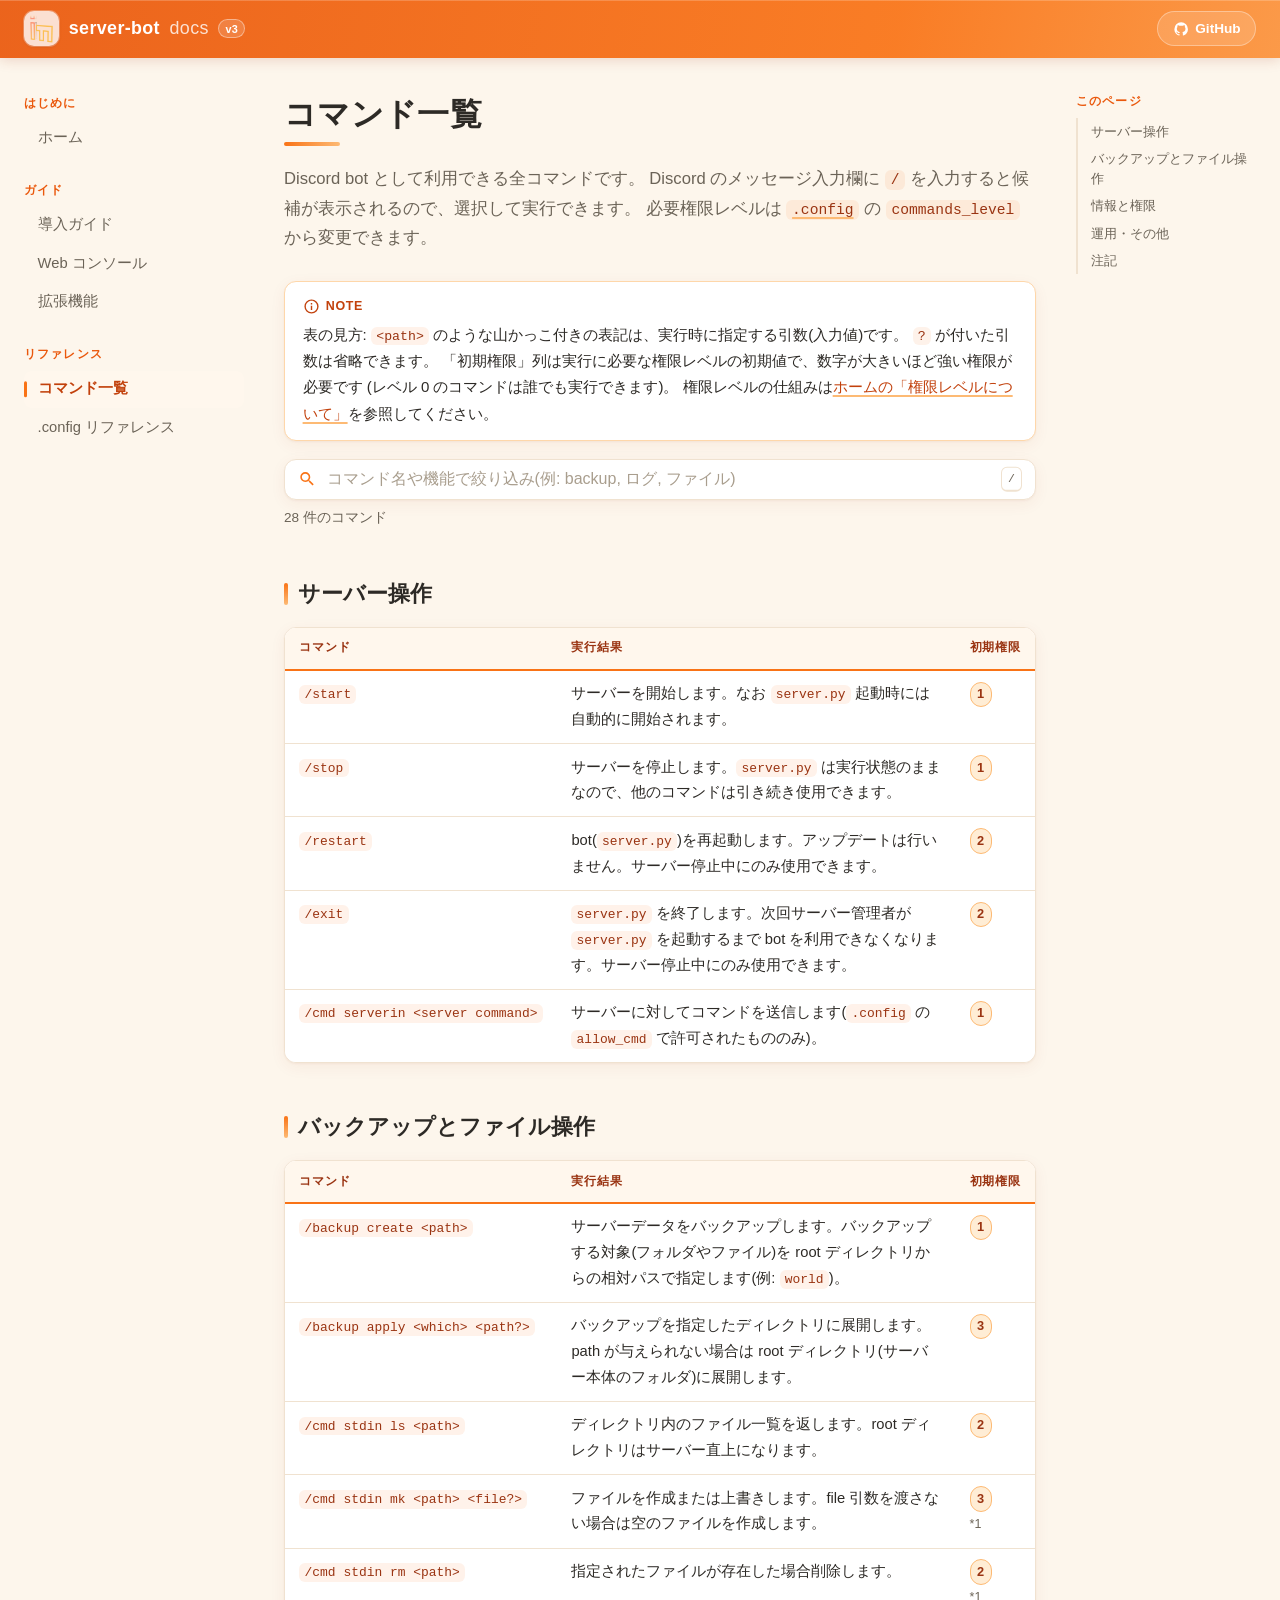
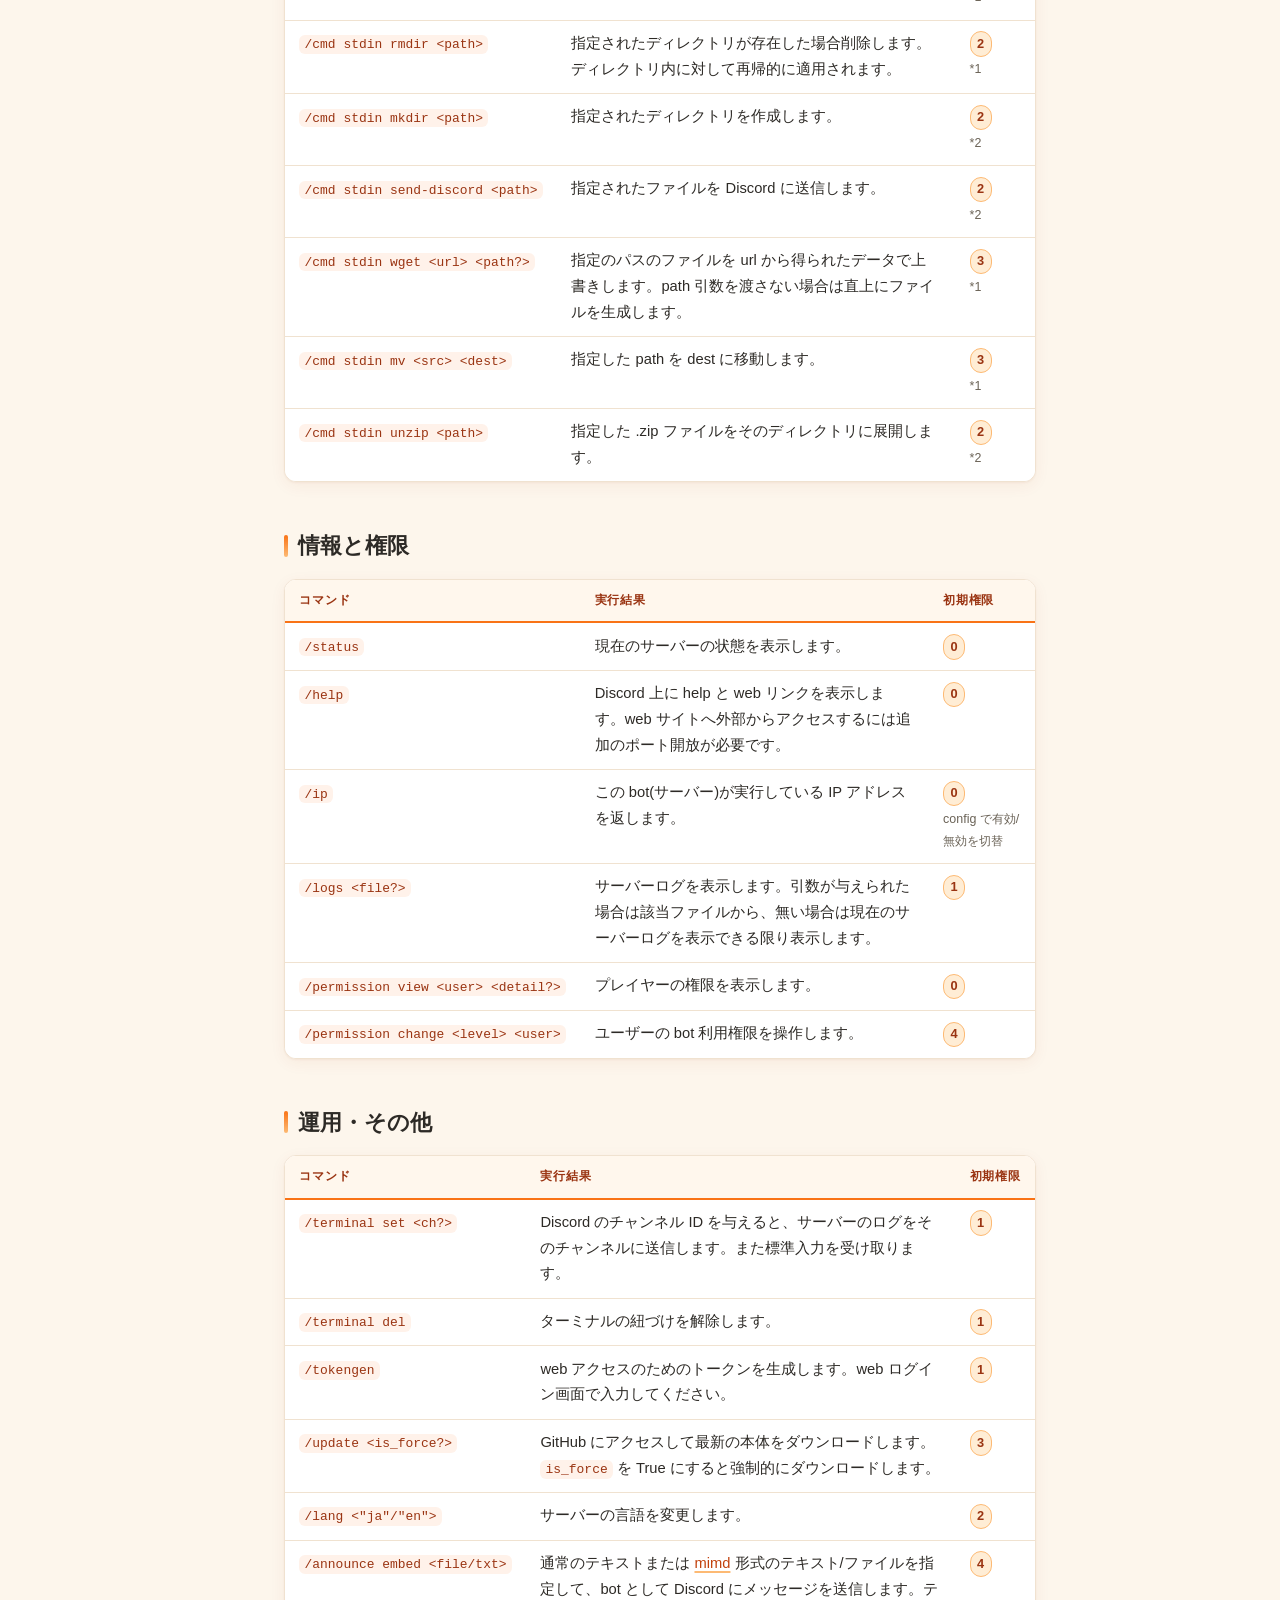
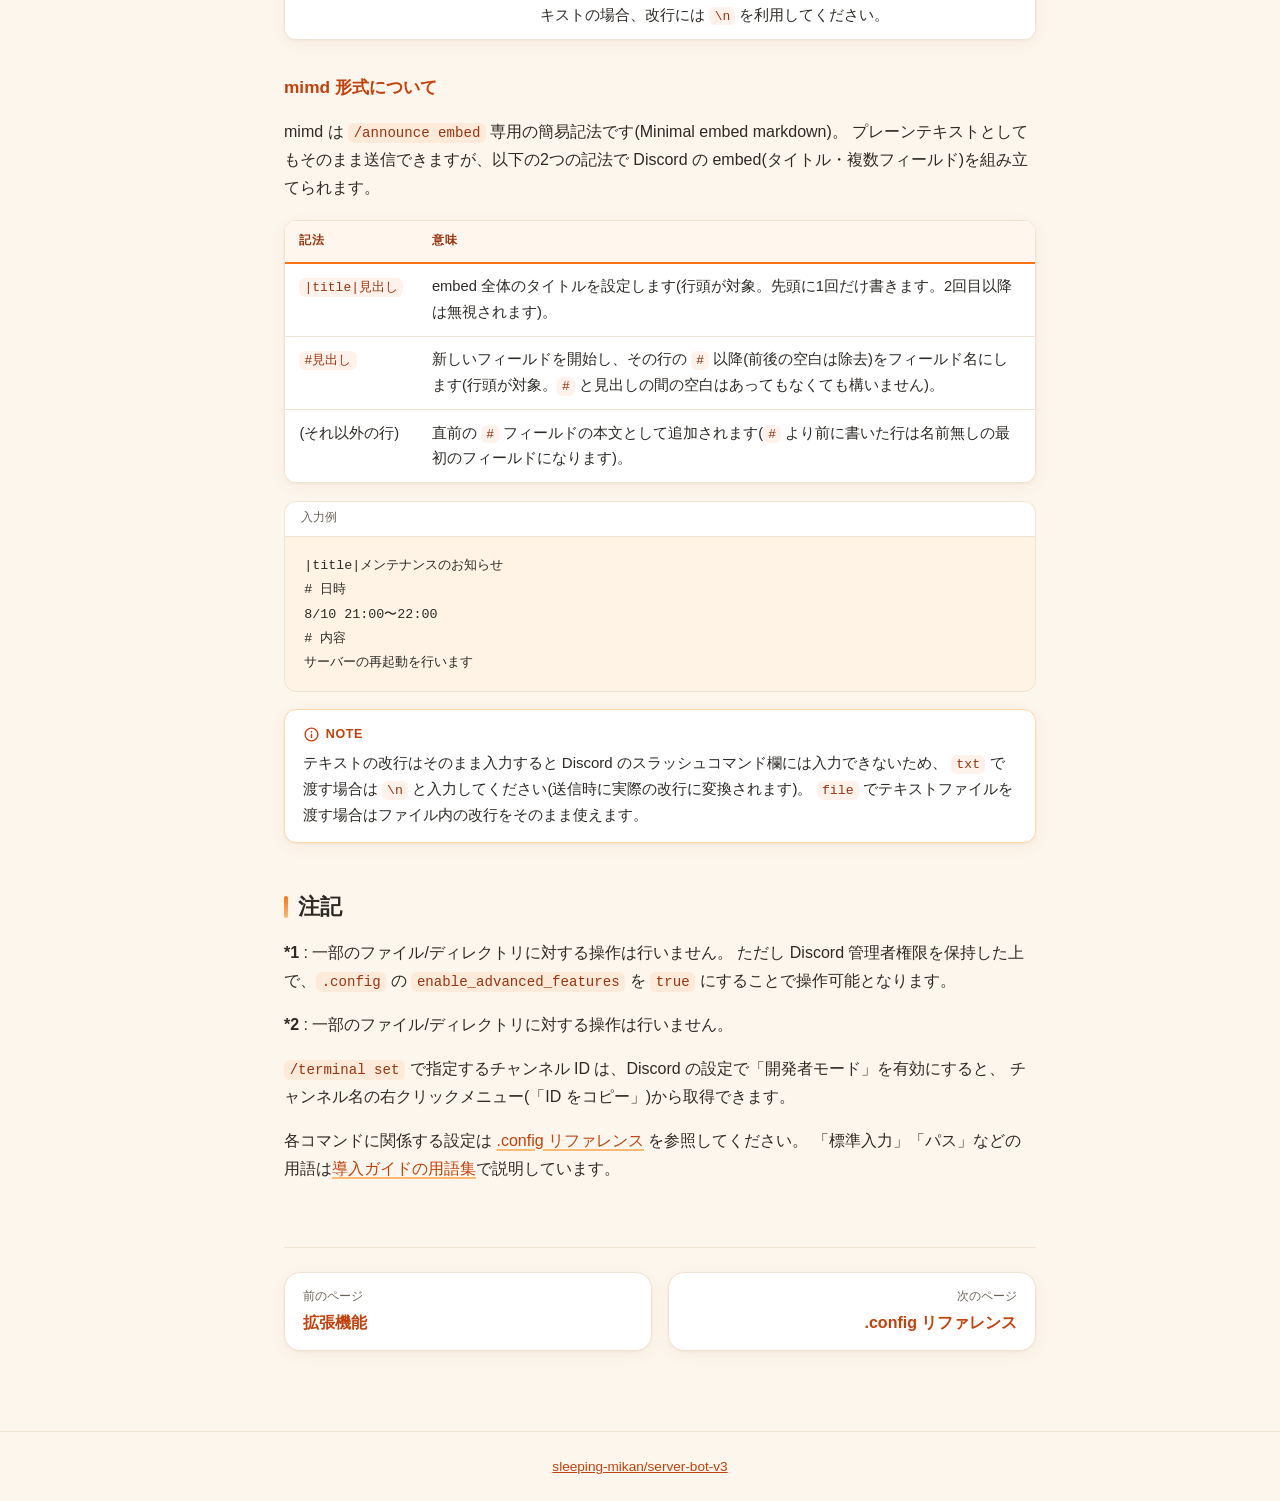
==== commit 7f834deb: "discord_token/log.*/mimdの記述をコードに合わせて修正 - .configサンプルに discord_token キーが丸ごと抜けていたため追加(実際は   make_confi" ====
--- a/commands.html
+++ b/commands.html
@@ -239,11 +239,41 @@
             </tr>
             <tr data-k="announce embed アナウンス メッセージ送信 mimd">
               <td><code>/announce embed &lt;file/txt&gt;</code></td>
-              <td>通常のテキストまたは <a href="https://github.com/sleeping-mikan/server-bot-v2/blob/main/py-builder/mimd.md" target="_blank" rel="noopener">mimd</a> 形式のテキスト/ファイルを指定して、bot として Discord にメッセージを送信します。テキストの場合、改行には <code>\n</code> を利用してください。</td>
+              <td>通常のテキストまたは <a href="#mimd">mimd</a> 形式のテキスト/ファイルを指定して、bot として Discord にメッセージを送信します。テキストの場合、改行には <code>\n</code> を利用してください。</td>
               <td><span class="lv">4</span></td>
             </tr>
           </tbody>
         </table>
+      </div>
+
+      <h3 id="mimd">mimd 形式について</h3>
+      <p>
+        mimd は <code>/announce embed</code> 専用の簡易記法です(Minimal embed markdown)。
+        プレーンテキストとしてもそのまま送信できますが、以下の2つの記法で
+        Discord の embed(タイトル・複数フィールド)を組み立てられます。
+      </p>
+      <div class="table-wrap">
+        <table>
+          <thead><tr><th>記法</th><th>意味</th></tr></thead>
+          <tbody>
+            <tr><td><code>|title|見出し</code></td><td>embed 全体のタイトルを設定します(行頭が対象。先頭に1回だけ書きます。2回目以降は無視されます)。</td></tr>
+            <tr><td><code>#見出し</code></td><td>新しいフィールドを開始し、その行の <code>#</code> 以降(前後の空白は除去)をフィールド名にします(行頭が対象。<code>#</code> と見出しの間の空白はあってもなくても構いません)。</td></tr>
+            <tr><td>(それ以外の行)</td><td>直前の <code>#</code> フィールドの本文として追加されます(<code>#</code> より前に書いた行は名前無しの最初のフィールドになります)。</td></tr>
+          </tbody>
+        </table>
+      </div>
+      <figure class="code">
+      <figcaption>入力例</figcaption>
+      <pre><code>|title|メンテナンスのお知らせ
+# 日時
+8/10 21:00〜22:00
+# 内容
+サーバーの再起動を行います</code></pre>
+      </figure>
+      <div class="note">
+        テキストの改行はそのまま入力すると Discord のスラッシュコマンド欄には入力できないため、
+        <code>txt</code> で渡す場合は <code>\n</code> と入力してください(送信時に実際の改行に変換されます)。
+        <code>file</code> でテキストファイルを渡す場合はファイル内の改行をそのまま使えます。
       </div>
     </section>
 
